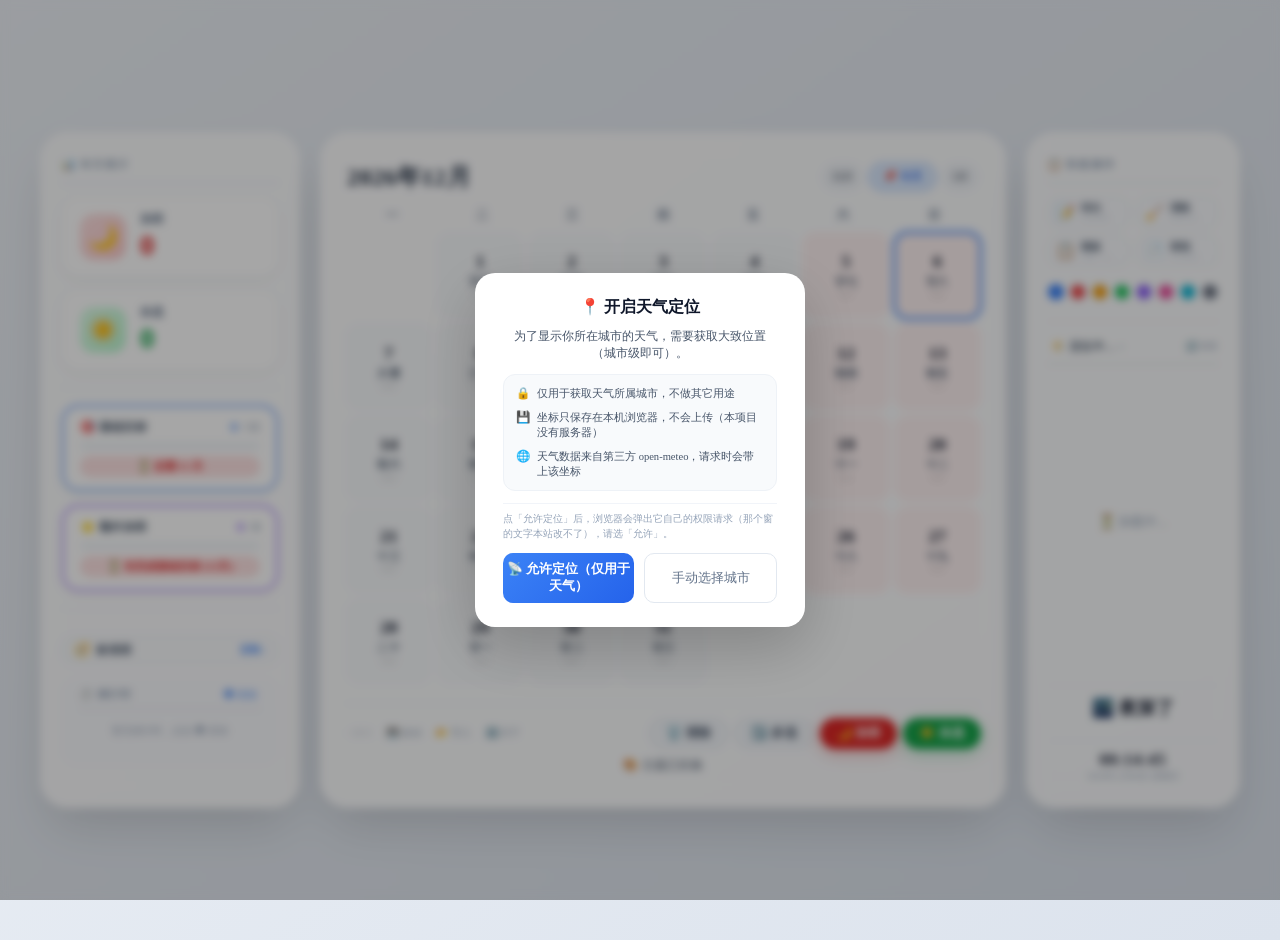
==== index.html @ 3fbb3946 "合规与 SEO：隐私政策页、关于页、MIT 许可、可选使用统计、Issue 模板、robots/sitemap" ====
<!DOCTYPE html>
<html lang="zh-CN">

<head>
    <meta charset="UTF-8">
    <meta name="viewport" content="width=device-width, initial-scale=1.0, user-scalable=yes">

    <!-- ===== 基础 SEO ===== -->
    <title>排班日历 · 加班休息标记与月度目标进度</title>
    <meta name="description"
        content="免费开源的排班日历：点击即可标记加班与休息，追踪每月基础目标与额外加班进度。支持自定义大月/小月目标、农历节气、待办提醒、未来 6 天天气与离线使用。纯本地运行，数据只存本机、不上传服务器。">
    <meta name="keywords" content="排班日历,加班日历,倒班排班,休息记录,月度目标,农历节气,排班表,考勤记录,离线日历">
    <meta name="author" content="Huohuahui">
    <meta name="robots" content="index,follow">
    <link rel="canonical" href="https://huohuahui.github.io/CalendarSchedule/">

    <!-- ===== 社交分享（Open Graph / Twitter） ===== -->
    <meta property="og:type" content="website">
    <meta property="og:site_name" content="排班日历">
    <meta property="og:locale" content="zh_CN">
    <meta property="og:title" content="排班日历 · 加班休息标记与月度目标进度">
    <meta property="og:description"
        content="点击标记加班与休息，追踪每月目标进度。可自定义排班规则、带农历节气与待办提醒，纯本地运行、打开即用、可离线。">
    <meta property="og:url" content="https://huohuahui.github.io/CalendarSchedule/">
    <meta property="og:image" content="https://huohuahui.github.io/CalendarSchedule/icons/icon-512.png">
    <meta property="og:image:width" content="512">
    <meta property="og:image:height" content="512">
    <meta name="twitter:card" content="summary">
    <meta name="twitter:title" content="排班日历 · 加班休息标记与月度目标进度">
    <meta name="twitter:description"
        content="点击标记加班与休息，追踪每月目标进度。可自定义排班规则、带农历节气与待办提醒，纯本地运行、打开即用、可离线。">
    <meta name="twitter:image" content="https://huohuahui.github.io/CalendarSchedule/icons/icon-512.png">

    <link rel="stylesheet" href="css/main.css">
    <link rel="stylesheet" href="css/calendar.css">
    <link rel="stylesheet" href="css/sidebar.css">
    <link rel="stylesheet" href="css/progress.css">
    <link rel="stylesheet" href="css/themes.css">
    <link rel="stylesheet" href="css/todo.css">
    <link rel="stylesheet" href="css/backup.css">
    <!-- 网站图标 -->
    <link rel="icon"
        href="data:image/svg+xml,<svg xmlns='http://www.w3.org/2000/svg' viewBox='0 0 100 100'><text y='.9em' font-size='90'>📅</text></svg>">
    <!-- iOS 添加到主屏的图标（SVG favicon 在 iOS 上不生效） -->
    <link rel="apple-touch-icon" href="icons/apple-touch-icon.png">
    <!-- PWA manifest -->
    <link rel="manifest" href="pwa/manifest.json">
    <meta name="apple-mobile-web-app-capable" content="yes">
    <meta name="apple-mobile-web-app-status-bar-style" content="black-translucent">
    <meta name="theme-color" content="#3b82f6">

    <!-- ===== 结构化数据（帮助搜索引擎理解这是什么应用） ===== -->
    <script type="application/ld+json">
    {
        "@context": "https://schema.org",
        "@type": "WebApplication",
        "name": "排班日历",
        "alternateName": "加班/休息标记日历",
        "url": "https://huohuahui.github.io/CalendarSchedule/",
        "description": "免费开源的排班日历：标记每天的加班与休息，追踪每月基础目标与额外加班进度，支持自定义排班规则、农历节气、待办提醒、天气与离线使用。",
        "applicationCategory": "UtilitiesApplication",
        "operatingSystem": "Web (任何现代浏览器)",
        "inLanguage": "zh-CN",
        "isAccessibleForFree": true,
        "license": "https://opensource.org/licenses/MIT",
        "offers": {
            "@type": "Offer",
            "price": "0",
            "priceCurrency": "CNY"
        },
        "featureList": [
            "加班与休息日历标记",
            "可定制的月度目标与排班方案",
            "农历、节气与传统节日",
            "待办事项与临近提醒",
            "倒计时",
            "未来 6 天天气（自动定位或手动选城市）",
            "数据本地备份与导出",
            "多主题配色",
            "离线可用（PWA）"
        ]
    }
    </script>
</head>

<body>
    <div class="app-container">

        <!-- ===== 左侧面板 ===== -->
        <div class="side-panel" id="leftPanel">
            <div class="panel-title">📊 本月统计</div>

            <div class="stat-card">
                <div class="stat-icon overtime-icon">🌙</div>
                <div class="stat-info">
                    <div class="stat-label">加班</div>
                    <div class="stat-number overtime-num" id="overtimeCount">0</div>
                </div>
            </div>

            <div class="stat-card">
                <div class="stat-icon rest-icon">☀️</div>
                <div class="stat-info">
                    <div class="stat-label">休息</div>
                    <div class="stat-number rest-num" id="restCount">0</div>
                </div>
            </div>

            <hr class="divider">

            <div class="progress-section" id="progressSection">
                <div class="progress-header">
                    <span class="progress-label">🎯 基础目标</span>
                    <span class="progress-count">
                        <span class="done" id="progressDone">0</span>
                        <span class="target">/ <span id="progressTarget">14</span></span>
                    </span>
                </div>
                <div class="progress-bar-track">
                    <div class="progress-bar-fill" id="progressFill" style="width:0%"></div>
                </div>
                <div class="progress-status" id="progressStatus">⏳ 进行中...</div>
            </div>

            <div class="progress-section extra-section" id="extraProgressSection">
                <div class="progress-header">
                    <span class="progress-label">⭐ 额外加班</span>
                    <span class="progress-count">
                        <span class="done" id="extraDone">0</span>
                        <span class="target">/ <span id="extraTarget">8</span></span>
                    </span>
                </div>
                <div class="progress-bar-track">
                    <div class="progress-bar-fill" id="extraFill" style="width:0%"></div>
                </div>
                <div class="progress-status" id="extraStatus">⏳ 进行中...</div>
            </div>

            <hr class="divider">

            <!-- ===== 排班方案入口（目标天数可定制） ===== -->
            <div class="plan-entry-bar" id="planEntry" title="定制排班方案：大月/小月目标与额外上限都能改">
                <span class="plan-entry-icon">🧭</span>
                <span class="plan-entry-name" id="planEntryHint">标准班</span>
                <span class="plan-entry-go">定制 ›</span>
            </div>

            <!-- ===== 倒计时模块 ===== -->
            <div class="countdown-module">
                <div class="countdown-header">
                    <span class="countdown-title">⏱️ 倒计时</span>
                    <span id="addCountdownBtn" class="countdown-add">✚ 添加</span>
                </div>
                <div id="countdownList" class="countdown-list">
                    <div class="countdown-empty">暂无倒计时，点击 ✚ 添加</div>
                </div>
            </div>
        </div>

        <!-- ===== 日历主区域 ===== -->
        <div class="calendar-wrapper" id="app">
            <div class="calendar-header">
                <div class="month-year" id="monthYearDisplay">2026年7月</div>
                <div class="nav-group">
                    <button class="nav-btn arrow-btn" id="prevMonthBtn"></button>
                    <button class="nav-btn today-btn" id="todayBtn">📌 今天</button>
                    <button class="nav-btn arrow-btn" id="nextMonthBtn"></button>
                </div>
            </div>

            <div class="weekdays">
                <div>一</div>
                <div>二</div>
                <div>三</div>
                <div>四</div>
                <div>五</div>
                <div>六</div>
                <div>日</div>
            </div>

            <div class="days-grid" id="daysGrid"></div>

            <!-- ===== 底部操作栏 ===== -->
            <div class="footer-bar">
                <div class="footer-hints">
                    <span id="undoBtn" class="footer-link">↩︎ 撤销</span>
                    <span class="hint-sep">·</span>
                    <span id="backupBtn" class="footer-link" title="备份 / 恢复数据">💾 备份</span>
                    <span class="hint-sep">·</span>
                    <span id="importBtn" class="footer-link">📂 导入</span>
                    <span class="hint-sep">·</span>
                    <a id="aboutLink" class="footer-link" href="pages/about.html">ℹ️ 关于</a>
                </div>
                <div class="action-group">
                    <button class="action-btn clear-btn" id="clearMonthBtn">🗑️ 清除</button>
                    <button class="action-btn multi-btn" id="multiSelectBtn">☑️ 多选</button>
                    <button class="action-btn overtime-btn" id="markOvertimeBtn" draggable="true">🌙 加班</button>
                    <button class="action-btn rest-btn" id="markRestBtn" draggable="true">☀️ 休息</button>
                </div>
            </div>
            <div id="toastMessage" class="toast-message">💾 数据自动保存 · 拖拽按钮到日期可批量标记</div>
        </div>

        <!-- ===== 右侧面板 ===== -->
        <div class="side-panel right" id="rightPanel">
            <div class="panel-title">📋 快速操作</div>

            <!-- 四项快速操作排成 2×2 宫格，图标在左文字在右，尽量压缩高度 -->
            <div class="quick-actions">
                <div class="info-card" id="quickTodo" title="打开待办事项总览">
                    <span class="icon">📝</span>
                    <span class="text-wrap">
                        <span class="name">待办</span>
                        <span class="hint" id="todoBadge">点击查看</span>
                    </span>
                </div>

                <div class="info-card" id="quickClear" title="清空本月的所有标记">
                    <span class="icon">🧹</span>
                    <span class="text-wrap">
                        <span class="name">清除</span>
                        <span class="hint">清空本月</span>
                    </span>
                </div>

                <div class="info-card" id="quickTemplate" title="套用排班模板（上五休二等）">
                    <span class="icon">📋</span>
                    <span class="text-wrap">
                        <span class="name">模板</span>
                        <span class="hint" id="quickTemplateHint">一键套用</span>
                    </span>
                </div>

                <div class="info-card" id="quickCopyPrev" title="把上个月的排班复制到本月">
                    <span class="icon">📄</span>
                    <span class="text-wrap">
                        <span class="name">复制</span>
                        <span class="hint">上月排班</span>
                    </span>
                </div>
            </div>

            <!-- ===== 主题色（超小版，圆点由 themes.js 生成） ===== -->
            <div id="themeDots" class="theme-dots-row"></div>

            <hr class="divider">

            <!-- ===== 天气模块 ===== -->
            <div class="weather-module">
                <div class="weather-header">
                    <span class="weather-loc" id="weatherLocBtn" title="点击切换城市">
                        🌤️ <span id="weatherLocName">定位中…</span><span class="weather-loc-caret">▾</span>
                    </span>
                    <span id="weatherRefresh" class="weather-refresh">🔄 刷新</span>
                </div>
                <div id="weatherDisplay" class="weather-body">
                    <div class="weather-loading">⏳ 加载中...</div>
                </div>
            </div>

            <!-- ===== 问候语 ===== -->
            <div class="greeting-module">
                <div id="greetingDisplay" class="greeting-text">☀️ 上午好</div>
            </div>

            <!-- ===== 当前时间 ===== -->
            <div class="clock-module">
                <div id="clockDisplay" class="clock-text">--:--:--</div>
                <div class="clock-date">
                    <span id="dateDisplay">----年--月--日</span>
                </div>
            </div>
        </div>
    </div>

    <!-- ========== 加载 JavaScript ========== -->
    <!-- 农历算法库（lunar-javascript，约 300KB，本地 + 离线缓存，不阻塞渲染） -->
    <script src="js/lunar.min.js" defer></script>
    <script src="js/utils.js" defer></script>
    <script src="js/analytics.js" defer></script>
    <script src="js/storage.js" defer></script>
    <script src="js/history.js" defer></script>
    <script src="js/progress.js" defer></script>
    <script src="js/calendar.js" defer></script>
    <script src="js/dragDrop.js" defer></script>
    <script src="js/themes.js" defer></script>
    <script src="js/countdown.js" defer></script>
    <script src="js/templates.js" defer></script>
    <script src="js/plan.js" defer></script>
    <script src="js/todo.js" defer></script>
    <script src="js/todo-reminder.js" defer></script>
    <script src="js/weather-location.js" defer></script>
    <script src="js/backup.js" defer></script>
    <script src="js/cloud-config.js" defer></script>
    <script src="js/cloud-backup.js" defer></script>
    <script src="js/main.js" defer></script>

    <!-- 注册 Service Worker -->
    <script>
        if ('serviceWorker' in navigator) {
            navigator.serviceWorker.register('sw.js')
                .then(function (reg) {
                    console.log('✅ Service Worker 注册成功');
                })
                .catch(function (err) {
                    console.log('❌ Service Worker 注册失败:', err);
                });
        }
    </script>
</body>

</html>
---- css/main.css ----
/* ============================================================
   main.css - 全局样式 + 布局
   作用：控制整个页面的基础样式和整体布局
   ============================================================ */

/* ---------- 通配符重置 ---------- */
/* 
    * 选择器匹配所有元素
    margin: 0 和 padding: 0 清除浏览器默认边距
    box-sizing: border-box 让元素的宽高包含边框和内边距（更直观）
    user-select: none 禁止用户选中文字（提升拖拽体验）
*/
* {
    margin: 0;                      /* 清除所有元素的外边距 */
    padding: 0;                     /* 清除所有元素的内边距 */
    box-sizing: border-box;         /* 盒模型：宽高 = content + padding + border */
    user-select: none;              /* 禁止选中文字 */
}

/* ---------- body 样式 ---------- */
/*
    body 是页面主体
    background: 设置渐变背景（从浅灰到灰蓝）
    display: flex 让 body 使用弹性布局
    justify-content: center 水平居中
    align-items: center 垂直居中
    min-height: 100vh 最小高度占满视口
    margin 和 padding 提供外边距和内边距
*/
body {
    /* 
        linear-gradient(角度, 起始颜色, 结束颜色)
        145deg 表示从左上到右下
    */
    background: linear-gradient(145deg, #eef2f7 0%, #dce3ed 100%);
    display: flex;                  /* 弹性布局 */
    justify-content: center;        /* 水平居中 */
    align-items: center;            /* 垂直居中 */
    min-height: 100vh;              /* 最小高度 = 视口高度 */
    margin: 20px;                   /* 外边距 */
    padding: 20px;                  /* 内边距 */
}

/* ---------- 应用容器 ---------- */
/*
    .app-container 是整体容器，包含三个面板
    display: flex 让子元素横向排列
    gap: 20px 子元素间距20px
    max-width: 1200px 最大宽度，防止过宽
    width: 100% 宽度占满父容器
    align-items: stretch 让子元素高度拉伸对齐
*/
.app-container {
    display: flex;                  /* 弹性布局，子元素横向排列 */
    gap: 20px;                      /* 子元素间距20px */
    max-width: 1200px;              /* 最大宽度1200px */
    width: 100%;                    /* 宽度100% */
    align-items: stretch;           /* 子元素高度拉伸对齐 */
}

/* ---------- 响应式布局（屏幕宽度 ≤ 900px） ---------- */
/*
    @media 媒体查询，当屏幕宽度小于等于900px时生效
    将横向布局改为纵向布局，适合平板/手机
*/
@media (max-width: 900px) {
    .app-container {
        flex-direction: column;     /* 改为纵向排列 */
        align-items: center;        /* 水平居中 */
    }
}

/* ---------- 响应式布局（屏幕宽度 ≤ 640px） ---------- */
@media (max-width: 640px) {
    body {
        margin: 10px;               /* 减小外边距 */
        padding: 10px;              /* 减小内边距 */
    }
}

/* ---------- 响应式布局（屏幕宽度 ≤ 420px） ---------- */
@media (max-width: 420px) {
    body {
        margin: 6px;                /* 进一步减小 */
        padding: 6px;
    }
}
---- css/calendar.css ----
/* ============================================================
   calendar.css - 日历网格样式
   作用：控制日历主区域、日期格子、导航按钮的样式
   ============================================================ */

/* ---------- 日历主容器 ---------- */
.calendar-wrapper {
    flex: 1;
    min-width: 0;
    background: rgba(255, 255, 255, 0.88);
    backdrop-filter: blur(12px);
    -webkit-backdrop-filter: blur(12px);
    border-radius: 28px;
    box-shadow: 0 25px 50px -12px rgba(0, 0, 0, 0.15), 
                inset 0 1px 2px rgba(255, 255, 255, 0.8);
    padding: 28px 24px 30px;
    transition: 0.3s;
    border: 1px solid rgba(255, 255, 255, 0.5);
}

/* ---------- 日历头部 ---------- */
.calendar-header {
    display: flex;
    justify-content: space-between;
    align-items: center;
    padding: 0 2px 14px 2px;
    flex-wrap: nowrap;
    gap: 8px;
}

/* ---------- 年月标题 ---------- */
.month-year {
    font-size: 1.5rem;
    font-weight: 700;
    color: #0f172a;
    letter-spacing: 0.5px;
    background: linear-gradient(135deg, #1e293b, #334155);
    -webkit-background-clip: text;
    -webkit-text-fill-color: transparent;
    background-clip: text;
    white-space: nowrap;
    flex-shrink: 0;
}

/* ---------- 导航按钮组 ---------- */
.nav-group {
    display: flex;
    align-items: center;
    gap: 4px;
    flex-shrink: 0;
}

/* ---------- 导航按钮 ---------- */
.nav-btn {
    background: rgba(241, 244, 249, 0.8);
    backdrop-filter: blur(4px);
    border: 1px solid rgba(255, 255, 255, 0.3);
    border-radius: 40px;
    padding: 4px 10px;
    font-size: 0.7rem;
    font-weight: 500;
    color: #1e293b;
    cursor: pointer;
    transition: 0.2s;
    display: flex;
    align-items: center;
    justify-content: center;
    gap: 4px;
    min-width: 28px;
    height: 30px;
    line-height: 1;
    white-space: nowrap;
}

.nav-btn:hover {
    background: #e2e8f0;
    transform: translateY(-1px);
    box-shadow: 0 4px 12px rgba(0, 0, 0, 0.08);
}

.nav-btn:active {
    transform: scale(0.92);
}

/* "今天"按钮特殊样式 */
.nav-btn.today-btn {
    background: var(--primary-bg);
    color: var(--primary-dark);
    border-color: rgba(37, 99, 235, 0.2);
    padding: 4px 14px;
    min-width: 40px;
    font-weight: 600;
    font-size: 0.7rem;
}

.nav-btn.today-btn:hover {
    background: var(--primary-hover);
    transform: translateY(-1px);
    box-shadow: 0 4px 16px rgba(37, 99, 235, 0.2);
}

/* ---------- 星期行 ---------- */
.weekdays {
    display: grid;
    grid-template-columns: repeat(7, 1fr);
    text-align: center;
    font-weight: 600;
    color: #64748b;
    font-size: 0.75rem;
    letter-spacing: 0.5px;
    margin-bottom: 8px;
    padding: 0 2px;
}

/* ---------- 日期网格 ---------- */
.days-grid {
    display: grid;
    grid-template-columns: repeat(7, 1fr);
    gap: 4px;
}

/* ---------- 日期格子 ---------- */
.day-cell {
    aspect-ratio: 1 / 1;
    border-radius: 14px;
    display: flex;
    flex-direction: column;
    align-items: center;
    justify-content: center;
    font-size: 1rem;
    font-weight: 600;
    color: #0f172a;
    transition: 0.15s;
    cursor: pointer;
    border: 2px solid transparent;
    background-color: #f8fafc;
    position: relative;
    padding: 3px 0;
}

.day-cell:active {
    transform: scale(0.92);
}

/* ---------- 今日高亮 ---------- */
.day-cell.today {
    border-color: var(--primary);
    box-shadow: 0 0 0 3px rgba(37, 99, 235, 0.2);
}

/* ---------- 拖拽悬停高亮 ---------- */
.day-cell.drag-over {
    transform: scale(1.06);
    border-color: #6b7280;
    box-shadow: 0 0 0 4px rgba(107, 114, 128, 0.25);
    z-index: 2;
}

/* ---------- 多选模式：日期格子选中态 ---------- */
.day-cell.multi-selected {
    border: 2px dashed var(--primary);
    box-shadow: 0 0 0 3px rgba(59, 130, 246, 0.15);
    transform: scale(1.05);
    z-index: 1;
}

/* 多选模式下的格子点击反馈 */
.day-cell.multi-selected:active {
    transform: scale(0.95);
}

/* ---------- 三种状态样式 ---------- */
.day-cell.status-normal {
    background-color: #f8fafc;
    color: #0f172a;
}

.day-cell.status-overtime {
    background: linear-gradient(145deg, var(--overtime), var(--overtime));
    color: white;
    box-shadow: 0 4px 16px rgba(220, 38, 38, 0.3);
}

.day-cell.status-rest {
    background: linear-gradient(145deg, var(--rest), var(--rest));
    color: white;
    box-shadow: 0 4px 16px rgba(22, 163, 74, 0.3);
}

.day-cell:not(.other-month):hover {
    filter: brightness(0.95);
    transform: scale(1.03);
}

/* ---------- 状态标签 ---------- */
.status-label {
    font-size: 0.45rem;
    font-weight: 700;
    letter-spacing: 0.5px;
    margin-top: 1px;
    opacity: 0.95;
    background: rgba(255,255,255,0.2);
    padding: 0px 8px;
    border-radius: 20px;
}

.day-cell.status-normal .status-label {
    color: #94a3b8;
    background: rgba(0,0,0,0.04);
}

.day-cell.status-overtime .status-label {
    background: rgba(255,255,255,0.2);
    color: #fff5f5;
}

.day-cell.status-rest .status-label {
    background: rgba(255,255,255,0.2);
    color: #f0fdf4;
}

/* ---------- 空单元格 ---------- */
.day-cell.empty-cell {
    background: transparent;
    border: none;
    box-shadow: none;
    cursor: default;
    pointer-events: none;
    visibility: hidden;
}

/* ---------- 公历日期数字 ---------- */
.date-number {
    font-size: 1rem;
    font-weight: 600;
    line-height: 1.2;
}

/* ---------- 农历日期 ---------- */
.lunar-date {
    font-size: 0.45rem;
    font-weight: 400;
    color: rgba(255, 255, 255, 0.7);
    line-height: 1;
    margin-top: 1px;
    letter-spacing: 0.3px;
    white-space: nowrap;
    max-width: 92%;
    overflow: hidden;
    text-overflow: ellipsis;
    flex-shrink: 0;
}

.day-cell.status-normal .lunar-date {
    color: #94a3b8;
}

.day-cell.status-overtime .lunar-date,
.day-cell.status-rest .lunar-date {
    color: rgba(255, 255, 255, 0.8);
}

/* ---------- 传统节日 ---------- */
.festival-date {
    font-size: 0.5rem;
    font-weight: 700;
    line-height: 1.4;
    margin-top: 1px;
    padding: 0 4px;
    border-radius: 10px;
    white-space: nowrap;
    color: var(--overtime);
    background: rgba(220, 38, 38, 0.10);
    /* 防止长节日名把格子撑破：超出宽度自动省略 */
    max-width: 92%;
    overflow: hidden;
    text-overflow: ellipsis;
    flex-shrink: 0;
}

.day-cell.status-overtime .festival-date,
.day-cell.status-rest .festival-date {
    color: var(--overtime-light);
    background: rgba(255, 255, 255, 0.15);
}

/* ---------- 周末高亮 ---------- */
.day-cell.weekend.status-normal {
    background-color: #fef2f2;
}

.day-cell.today.weekend {
    border-color: var(--primary);
    box-shadow: 0 0 0 3px rgba(37, 99, 235, 0.2);
}

/* ---------- 底部操作栏（默认单行显示） ---------- */
.footer-bar {
    margin-top: 18px;
    display: flex;
    justify-content: space-between;
    align-items: center;
    flex-wrap: nowrap;
    gap: 10px;
    border-top: 1.5px solid rgba(226, 232, 240, 0.6);
    padding-top: 14px;
}

/* ---------- 操作按钮组 ---------- */
.action-group {
    display: flex;
    gap: 6px;
    flex-wrap: nowrap;
    flex-shrink: 0;
}

/* ---------- 操作按钮 ---------- */
.action-btn {
    border: none;
    padding: 6px 16px;
    border-radius: 60px;
    font-size: 0.8rem;
    font-weight: 600;
    cursor: grab;
    transition: 0.2s;
    display: inline-flex;
    align-items: center;
    gap: 5px;
    touch-action: none;
}

.action-btn:active {
    transform: scale(0.95);
    cursor: grabbing;
}

.action-btn.overtime-btn {
    background: linear-gradient(135deg, var(--overtime), var(--overtime));
    color: white;
    box-shadow: 0 4px 16px rgba(220, 38, 38, 0.3);
}
.action-btn.overtime-btn:hover {
    transform: translateY(-2px);
    box-shadow: 0 8px 24px rgba(220, 38, 38, 0.4);
}

.action-btn.rest-btn {
    background: linear-gradient(135deg, var(--rest), var(--rest));
    color: white;
    box-shadow: 0 4px 16px rgba(22, 163, 74, 0.3);
}
.action-btn.rest-btn:hover {
    transform: translateY(-2px);
    box-shadow: 0 8px 24px rgba(22, 163, 74, 0.4);
}

.action-btn.clear-btn {
    background: rgba(241, 244, 249, 0.7);
    border: 1.5px solid rgba(203, 213, 225, 0.5);
    color: #475569;
    cursor: pointer;
}
.action-btn.clear-btn:hover {
    background: #f1f4f9;
    border-color: #94a3b8;
}

/* ---------- 多选切换按钮 ---------- */
.action-btn.multi-btn {
    background: rgba(241, 244, 249, 0.7);
    border: 1.5px solid rgba(203, 213, 225, 0.5);
    color: #475569;
    cursor: pointer;
}
.action-btn.multi-btn:hover {
    background: #f1f4f9;
    border-color: #94a3b8;
}
/* 激活态：跟随主题色 */
.action-btn.multi-btn.active {
    background: var(--primary-bg);
    border-color: var(--primary);
    color: var(--primary-dark);
    box-shadow: 0 2px 10px rgba(59, 130, 246, 0.25);
}

/* ---------- 拖拽克隆元素 ---------- */
.drag-clone {
    position: fixed;
    pointer-events: none;
    z-index: 9999;
    border-radius: 60px;
    padding: 8px 24px;
    font-size: 0.95rem;
    font-weight: 700;
    color: white;
    box-shadow: 0 16px 40px rgba(0,0,0,0.25);
    transform: translate(-50%, -50%) scale(1.1);
    opacity: 0.92;
    transition: none;
    white-space: nowrap;
}
.drag-clone.overtime {
    background: linear-gradient(135deg, var(--overtime), var(--overtime));
}
.drag-clone.rest {
    background: linear-gradient(135deg, var(--rest), var(--rest));
}

/* ---------- 提示消息 ---------- */
.toast-message {
    text-align: center;
    font-size: 0.75rem;
    color: #475569;
    margin-top: 8px;
    min-height: 20px;
    font-weight: 500;
    letter-spacing: 0.3px;
}

/* ---------- 响应式 ---------- */
@media (max-width: 480px) {
    .calendar-header {
        gap: 6px;
        padding: 0 2px 12px 2px;
    }
    
    .month-year {
        font-size: 1.2rem;
    }
    
    .nav-btn {
        padding: 4px 8px;
        font-size: 0.65rem;
        height: 28px;
        min-width: 24px;
    }
    
    .nav-btn.today-btn {
        padding: 4px 10px;
        min-width: 36px;
        font-size: 0.65rem;
    }
    
    .calendar-wrapper {
        padding: 14px 10px 18px;
        border-radius: 18px;
    }
    
    .day-cell {
        font-size: 0.8rem;
        border-radius: 8px;
    }
    
    .date-number {
        font-size: 0.8rem;
    }
    .lunar-date {
        font-size: 0.35rem;
    }
    .festival-date {
        font-size: 0.4rem;
        padding: 0 3px;
    }
    
    .status-label {
        font-size: 0.3rem;
        padding: 0 3px;
    }
    
    .action-btn {
        padding: 4px 8px;
        font-size: 0.65rem;
    }

    /* 窄屏放不下一行时允许换行，避免溢出 */
    .footer-bar {
        flex-wrap: wrap;
        gap: 6px;
    }
    .footer-hints {
        flex-wrap: wrap;
        overflow: visible;
    }
}

/* ---------- 底部提示区 ---------- */
.footer-hints {
    display: flex;
    gap: 6px;
    align-items: center;
    font-size: 0.7rem;
    color: #94a3b8;
    flex-wrap: nowrap;
    white-space: nowrap;
    overflow: hidden;
    min-width: 0;
}
.footer-hints .hint-sep {
    opacity: 0.3;
}
.footer-hints .footer-link {
    font-size: 0.6rem;
    color: #94a3b8;
    cursor: pointer;
    transition: 0.2s;
}
.footer-hints .footer-link:hover {
    color: var(--primary);
}
/* 无历史可撤销时的置灰态 */
.footer-hints .footer-link.disabled {
    opacity: 0.35;
    cursor: default;
}
.footer-hints .footer-link.disabled:hover {
    color: #94a3b8;
}
/* 「关于」是链接元素，去掉下划线与浏览器默认链接色 */
.footer-hints a.footer-link {
    text-decoration: none;
}

/* ---------- 排班模板弹窗 ---------- */
.template-item {
    display: flex;
    align-items: center;
    gap: 10px;
    width: 100%;
    padding: 10px 12px;
    border: 2px solid #e2e8f0;
    border-radius: 12px;
    background: transparent;
    cursor: pointer;
    text-align: left;
    transition: 0.2s;
}
.template-item:hover {
    border-color: #3b82f6;
    background: #dbeafe;
}
.template-icon {
    font-size: 1.2rem;
    flex-shrink: 0;
}
.template-text {
    display: flex;
    flex-direction: column;
    gap: 2px;
    min-width: 0;
}
.template-name {
    font-size: 0.8rem;
    font-weight: 600;
    color: #0f172a;
}
.template-desc {
    font-size: 0.6rem;
    color: #94a3b8;
}
/* 当前排班方案配套的模板：置顶高亮 */
.template-item.recommended {
    border-color: var(--primary, #3b82f6);
    background: var(--primary-bg, #eff6ff);
}
.template-badge {
    display: inline-block;
    margin-left: 6px;
    padding: 1px 6px;
    border-radius: 20px;
    font-size: 0.52rem;
    font-weight: 700;
    color: #fff;
    background: var(--primary, #3b82f6);
    vertical-align: middle;
}

/* ---------- 倒计时模块 ---------- */
.countdown-module {
    background: rgba(248, 250, 252, 0.7);
    border-radius: 16px;
    padding: 10px 18px;
    border: none;
    min-height: 80px;
    display: flex;
    flex-direction: column;
}
.countdown-header {
    display: flex;
    justify-content: space-between;
    align-items: center;
    margin-bottom: 6px;
    padding-bottom: 6px;
    border-bottom: 2px solid rgba(226, 232, 240, 0.6);
}
.countdown-title {
    font-size: 0.7rem;
    font-weight: 700;
    color: #94a3b8;
    letter-spacing: 0.5px;
    text-transform: uppercase;
}
.countdown-add {
    font-size: 0.65rem;
    color: #3b82f6;
    cursor: pointer;
    transition: 0.2s;
    padding: 0 4px;
    font-weight: 500;
}
.countdown-add:hover {
    color: #2563eb;
}
.countdown-list {
    flex: 1;
    min-height: 40px;
}
.countdown-empty {
    font-size: 0.65rem;
    color: #94a3b8;
    text-align: center;
    padding: 8px 0;
}

/* 倒计时卡片（动态内容如边框色/阴影由 JS 内联补充） */
.countdown-card {
    background: white;
    border-radius: 10px;
    padding: 12px 18px;
    margin-bottom: 6px;
    border: 2px solid #e9edf3;
    box-shadow: 0 1px 3px rgba(0, 0, 0, 0.04);
    display: flex;
    align-items: center;
    justify-content: space-between;
    transition: 0.2s;
    cursor: pointer;
    box-sizing: border-box;
    width: 100%;
}
.countdown-card:hover {
    box-shadow: 0 4px 16px rgba(0, 0, 0, 0.08);
    transform: translateY(-2px);
}
/* 置顶卡片：金色边框 */
.countdown-card.pinned {
    border-color: #f59e0b;
    box-shadow: 0 2px 12px rgba(245, 158, 11, 0.15);
}

/* ---------- 弹窗通用 ---------- */
.modal-overlay {
    position: fixed;
    top: 0;
    left: 0;
    width: 100%;
    height: 100%;
    background: rgba(0, 0, 0, 0.35);
    backdrop-filter: blur(4px);
    display: flex;
    align-items: center;
    justify-content: center;
    z-index: 9999;
}
.modal-box {
    background: white;
    border-radius: 20px;
    padding: 24px 28px;
    max-width: 340px;
    width: 90%;
    box-shadow: 0 20px 60px rgba(0, 0, 0, 0.2);
}
.modal-title {
    font-size: 1rem;
    font-weight: 700;
    color: #0f172a;
    margin-bottom: 14px;
    text-align: center;
}
.modal-label {
    font-size: 0.7rem;
    font-weight: 600;
    color: #475569;
    margin-bottom: 4px;
}
.modal-input {
    width: 100%;
    padding: 8px 12px;
    border: 1.5px solid #e2e8f0;
    border-radius: 10px;
    font-size: 0.85rem;
    outline: none;
    transition: 0.2s;
    box-sizing: border-box;
    margin-bottom: 14px;
}
.modal-input:focus {
    border-color: #3b82f6;
}
.modal-btn-group {
    display: flex;
    gap: 10px;
}
.modal-btn {
    flex: 1;
    padding: 8px 0;
    border-radius: 10px;
    font-size: 0.8rem;
    font-weight: 500;
    cursor: pointer;
    transition: 0.2s;
}
.modal-btn-cancel {
    border: 1.5px solid #e2e8f0;
    background: transparent;
    color: #64748b;
}
.modal-btn-cancel:hover {
    background: #f1f4f9;
}
.modal-btn-primary {
    border: none;
    background: linear-gradient(135deg, #3b82f6, #2563eb);
    font-weight: 600;
    color: white;
}
.modal-btn-primary:hover {
    opacity: 0.9;
}

/* 弹窗里的选择按钮（类型 / 子类型 / 置顶） */
.chip-btn {
    padding: 6px 0;
    border: 2px solid #e2e8f0;
    border-radius: 8px;
    background: transparent;
    font-size: 0.75rem;
    font-weight: 600;
    color: #64748b;
    cursor: pointer;
    transition: 0.2s;
}
.chip-btn.sub-chip {
    padding: 4px 12px;
    font-weight: 500;
    font-size: 0.7rem;
    flex: none;
}
.chip-btn:hover {
    border-color: #cbd5e1;
}
.chip-btn.chip-selected {
    border-color: #3b82f6;
    background: #dbeafe;
    color: #2563eb;
}

/* 操作菜单（长按/点击卡片弹出的 编辑/删除） */
.action-menu-item {
    padding: 12px 20px;
    font-size: 0.85rem;
    color: #1e293b;
    cursor: pointer;
    transition: 0.15s;
}
.action-menu-item:hover {
    background: #f1f4f9;
}
.action-menu-item.danger {
    color: #dc2626;
    border-radius: 0 0 16px 16px;
}
.action-menu-item.danger:hover {
    background: #fef2f2;
}

/* ---------- 主题色圆点行 ---------- */
.theme-dots-row {
    display: flex;
    gap: 4px;
    justify-content: center;
    padding: 4px 0;
}
.theme-dot {
    display: inline-block;
    width: 18px;
    height: 18px;
    border-radius: 50%;
    cursor: pointer;
    border: 2px solid #e2e8f0;
    transition: 0.2s;
}
.theme-dot:hover {
    transform: scale(1.15);
}
---- css/sidebar.css ----
/* ============================================================
   sidebar.css - 左右侧边栏样式
   作用：控制左右面板、统计卡片、信息卡片的样式
   ============================================================ */

/* ---------- 侧边栏通用 ---------- */
/*
    .side-panel 是左右面板的容器
    flex: 0 0 260px 固定宽度260px（不伸缩）
    毛玻璃效果：半透明 + 模糊
*/
.side-panel {
    flex: 0 0 260px;                /* 固定宽度260px，不伸缩 */
    background: rgba(255, 255, 255, 0.85);
    backdrop-filter: blur(12px);
    -webkit-backdrop-filter: blur(12px);
    border-radius: 28px;
    box-shadow: 0 25px 50px -12px rgba(0, 0, 0, 0.15), 
                inset 0 1px 2px rgba(255, 255, 255, 0.8);
    padding: 24px 20px;             /* 内边距 */
    display: flex;
    flex-direction: column;         /* 纵向排列子元素 */
    gap: 12px;                      /* 子元素间距12px */
    transition: 0.3s;
    border: 1px solid rgba(255, 255, 255, 0.5);
}

/* 右侧面板宽度稍窄 */
.side-panel.right {
    flex: 0 0 180px;                /* 固定宽度180px */
}

/* ---------- 面板标题 ---------- */
/*
    text-transform: uppercase 转为大写
    letter-spacing: 1.2px 增加字间距
*/
.side-panel .panel-title {
    font-size: 0.7rem;
    font-weight: 700;
    text-transform: uppercase;      /* 转为大写 */
    letter-spacing: 1.2px;          /* 字间距 */
    color: #94a3b8;
    border-bottom: 2px solid rgba(226, 232, 240, 0.6);
    padding-bottom: 10px;
}

/* ---------- 统计卡片 ---------- */
/*
    display: flex 水平排列图标和数字
    align-items: center 垂直居中
*/
.stat-card {
    background: white;
    border-radius: 18px;
    padding: 14px 18px;
    display: flex;
    align-items: center;
    gap: 14px;
    box-shadow: 0 4px 12px rgba(0, 0, 0, 0.04);
    border: 1px solid rgba(226, 232, 240, 0.5);
    transition: 0.2s;
}

/* 统计卡片悬停：上浮 + 阴影加深 */
.stat-card:hover {
    transform: translateY(-2px);    /* 向上移动2px */
    box-shadow: 0 8px 24px rgba(0, 0, 0, 0.08);
}

/* ---------- 统计图标 ---------- */
.stat-card .stat-icon {
    width: 46px;
    height: 46px;
    border-radius: 14px;
    display: flex;
    align-items: center;
    justify-content: center;
    font-size: 1.5rem;
    flex-shrink: 0;                 /* 不缩小 */
}

/* 加班图标：红色渐变背景 */
.stat-card .stat-icon.overtime-icon {
    background: linear-gradient(135deg, #fee2e2, #fecaca);
    color: #dc2626;
}

/* 休息图标：绿色渐变背景 */
.stat-card .stat-icon.rest-icon {
    background: linear-gradient(135deg, #dcfce7, #bbf7d0);
    color: #16a34a;
}

/* ---------- 统计信息 ---------- */
.stat-card .stat-info {
    flex: 1;                        /* 占据剩余空间 */
}
.stat-card .stat-label {
    font-size: 0.75rem;
    font-weight: 600;
    color: #64748b;
    letter-spacing: 0.3px;
}
.stat-card .stat-number {
    font-size: 1.8rem;
    font-weight: 700;
    color: #0f172a;
    line-height: 1.2;               /* 行高 */
}
.stat-card .stat-number.overtime-num {
    color: #dc2626;                 /* 红色数字 */
}
.stat-card .stat-number.rest-num {
    color: #16a34a;                 /* 绿色数字 */
}

/* ---------- 信息卡片 ---------- */
/*
    虚线边框的卡片，用于显示备注、待办等
*/
.info-card {
    background: rgba(248, 250, 252, 0.7);
    border-radius: 16px;
    padding: 12px 14px;
    border: 1.5px dashed rgba(203, 213, 225, 0.5); /* 虚线边框 */
    text-align: center;
    color: #94a3b8;
    font-size: 0.75rem;
    transition: 0.2s;
    min-height: 50px;
    display: flex;
    flex-direction: column;
    align-items: center;
    justify-content: center;
    gap: 3px;
}

/* 信息卡片悬停：边框变实色 */
.info-card:hover {
    border-color: #94a3b8;
    background: rgba(248, 250, 252, 0.9);
}
.info-card .icon {
    font-size: 1.2rem;
}
.info-card .hint {
    font-size: 0.55rem;
    color: #cbd5e1;
}

/* 右侧面板的信息卡片最小高度 */
.side-panel.right .info-card {
    min-height: 60px;
}

/* ---------- 快速操作：2×2 紧凑宫格 ---------- */
/*
    把「今天 / 清除 / 模板 / 复制」四项排成两行两列，
    总高度控制在原来两项竖排时的高度以内（约 132px）
*/
.quick-actions {
    display: grid;
    grid-template-columns: repeat(2, minmax(0, 1fr));
    gap: 6px;
}

/* 卡片内部改为「图标在左 + 两行文字在右」的横排，比竖排矮很多 */
/* 注意：要盖掉 .side-panel.right .info-card 的 min-height:60px，
   这里用更高特异性（.side-panel.right .quick-actions .info-card） */
.side-panel.right .quick-actions .info-card,
.quick-actions .info-card {
    min-height: 0;
    padding: 5px 8px;
    gap: 6px;
    cursor: pointer;
    border-radius: 12px;
    border-style: dashed;
    border-color: rgba(203, 213, 225, 0.6);
    flex-direction: row;      /* 横向排列 */
    align-items: center;
    justify-content: flex-start;
    text-align: left;
    overflow: hidden;
}

/* 右侧文字块：名称 + 说明竖排 */
.quick-actions .info-card .text-wrap {
    display: flex;
    flex-direction: column;
    gap: 0;
    min-width: 0;
    flex: 1;
}

.quick-actions .info-card .icon {
    font-size: 0.95rem;
    line-height: 1;
    flex-shrink: 0;
    transition: 0.2s;
}

.quick-actions .info-card .name {
    font-size: 0.64rem;
    font-weight: 600;
    color: #475569;
    line-height: 1.2;
    letter-spacing: 0.3px;
    white-space: nowrap;
    overflow: hidden;
    text-overflow: ellipsis;
    transition: 0.2s;
}

.quick-actions .info-card .hint {
    font-size: 0.46rem;
    line-height: 1.15;
    white-space: nowrap;
    overflow: hidden;
    text-overflow: ellipsis;
    max-width: 100%;
}

/* 悬停：虚线转实线，并跟随当前主题色 */
.quick-actions .info-card:hover {
    border-style: solid;
    border-color: var(--primary);
    background: var(--primary-bg);
    transform: translateY(-1px);
    box-shadow: 0 4px 12px rgba(59, 130, 246, 0.12);
}
.quick-actions .info-card:hover .icon {
    transform: scale(1.12);
}
.quick-actions .info-card:hover .name {
    color: var(--primary-dark);
}

.quick-actions .info-card:active {
    transform: scale(0.96);
}

/* ---------- 分割线 ---------- */
hr.divider {
    border: none;
    border-top: 1.5px dashed rgba(203, 213, 225, 0.5);
    margin: 4px 0;
}

/* ---------- 天气模块 ---------- */
.weather-module {
    flex: 1;
    min-height: 0;
    display: flex;
    flex-direction: column;
}
.weather-header {
    font-size: 0.7rem;
    font-weight: 700;
    color: #475569;
    letter-spacing: 0.5px;
    padding-bottom: 8px;
    border-bottom: 2px solid #e9edf3;
    display: flex;
    justify-content: space-between;
    align-items: center;
}
.weather-refresh {
    font-size: 0.55rem;
    color: #94a3b8;
    cursor: pointer;
    font-weight: 400;
}
.weather-refresh:hover {
    color: #64748b;
}
.weather-body {
    flex: 1;
    padding-top: 10px;
    display: flex;
    flex-direction: column;
    gap: 6px;
    justify-content: center;
}
.weather-loading {
    font-size: 0.8rem;
    color: #94a3b8;
    text-align: center;
    padding: 12px 0;
}

/* ---------- 天气地点（可点击切换城市） ---------- */
.weather-loc {
    display: inline-flex;
    align-items: center;
    gap: 3px;
    max-width: 128px;
    padding: 1px 5px;
    border-radius: 6px;
    cursor: pointer;
    transition: 0.2s;
}
.weather-loc:hover {
    background: #eef2f7;
    color: var(--primary-dark);
}
.weather-loc-caret {
    font-size: 0.6rem;
    color: #94a3b8;
}
.weather-loc:hover .weather-loc-caret {
    color: var(--primary);
}

/* ---------- 城市选择弹窗 ---------- */
.city-box {
    max-width: 380px;
    width: 92%;
    max-height: 84vh;
    display: flex;
    flex-direction: column;
}
.city-geo-btn {
    width: 100%;
    border: none;
    border-radius: 10px;
    padding: 9px 0;
    font-size: 0.75rem;
    font-weight: 600;
    color: #fff;
    background: linear-gradient(135deg, var(--primary), var(--primary-dark));
    cursor: pointer;
    font-family: inherit;
    transition: 0.2s;
    margin-bottom: 8px;
}
.city-geo-btn:hover:not(:disabled) {
    opacity: 0.9;
}
.city-geo-btn:disabled {
    opacity: 0.5;
    cursor: default;
}
.city-cur {
    font-size: 0.65rem;
    color: #64748b;
    text-align: center;
    margin-bottom: 10px;
}
.city-results {
    display: flex;
    flex-direction: column;
    gap: 6px;
    max-height: 168px;
    overflow-y: auto;
    margin-bottom: 10px;
}
.city-row {
    display: flex;
    align-items: center;
    gap: 8px;
    padding: 8px 10px;
    border: 1.5px solid #eef2f7;
    border-radius: 10px;
    background: #fbfdff;
    cursor: pointer;
    transition: 0.2s;
}
.city-row:hover {
    border-color: #dbe3ee;
    background: #f4f8ff;
}
.city-row-name {
    font-size: 0.78rem;
    font-weight: 600;
    color: #0f172a;
}
.city-row-region {
    font-size: 0.6rem;
    color: #94a3b8;
    margin-top: 2px;
}
.city-sub {
    font-size: 0.62rem;
    font-weight: 700;
    color: #94a3b8;
    letter-spacing: 0.5px;
    margin-bottom: 6px;
}
.city-common {
    display: flex;
    flex-wrap: wrap;
    gap: 6px;
    margin-bottom: 10px;
    max-height: 132px;
    overflow-y: auto;
}
.city-chip {
    border: none;
    border-radius: 20px;
    padding: 5px 11px;
    font-size: 0.68rem;
    color: #475569;
    background: #f1f5f9;
    cursor: pointer;
    font-family: inherit;
    transition: 0.2s;
}
.city-chip:hover {
    background: var(--primary-bg);
    color: var(--primary-dark);
}
.city-chip.active {
    background: var(--primary);
    color: #fff;
}
.city-msg {
    font-size: 0.7rem;
    color: #94a3b8;
    text-align: center;
    padding: 10px 0;
}
.city-tip {
    font-size: 0.58rem;
    color: #94a3b8;
    line-height: 1.5;
    border-top: 1px solid #f1f4f9;
    padding-top: 8px;
}

/* ---------- 首次定位说明卡 ---------- */
.geo-intro-box {
    max-width: 330px;
}
.geo-intro-desc {
    font-size: 0.72rem;
    color: #475569;
    line-height: 1.5;
    text-align: center;
    margin: -4px 0 12px;
}
.geo-intro-list {
    display: flex;
    flex-direction: column;
    gap: 8px;
    background: #f8fafc;
    border: 1px solid #eef2f7;
    border-radius: 12px;
    padding: 11px 12px;
    margin-bottom: 12px;
}
.geo-intro-item {
    display: flex;
    align-items: flex-start;
    gap: 7px;
    font-size: 0.66rem;
    color: #475569;
    line-height: 1.45;
}
.geo-intro-icon {
    flex: none;
    font-size: 0.72rem;
    line-height: 1.35;
}
.geo-intro-text {
    flex: 1;
    min-width: 0;
}
.geo-intro-note {
    font-size: 0.6rem;
    color: #94a3b8;
    line-height: 1.5;
    border-top: 1px solid #f1f4f9;
    padding-top: 8px;
    margin-bottom: 12px;
}
.geo-intro-actions .modal-btn-primary {
    background: linear-gradient(135deg, var(--primary), var(--primary-dark));
}
.geo-intro-actions .modal-btn:disabled {
    opacity: 0.5;
    cursor: default;
}

/* ---------- 问候语 ---------- */
.greeting-module {
    border-top: 1px solid #f1f4f9;
    padding-top: 10px;
    margin-top: 4px;
}
.greeting-text {
    font-size: 1.1rem;
    font-weight: 700;
    color: #0f172a;
    text-align: center;
    margin-bottom: 4px;
    letter-spacing: 0.5px;
}

/* ---------- 当前时间 ---------- */
.clock-module {
    border-top: 1px solid #f1f4f9;
    padding-top: 10px;
    margin-top: 4px;
}
.clock-text {
    font-size: 1rem;
    font-weight: 600;
    color: #0f172a;
    text-align: center;
    letter-spacing: 1px;
}
.clock-date {
    font-size: 0.55rem;
    color: #94a3b8;
    text-align: center;
    margin-top: 2px;
}

/* ---------- 响应式 ---------- */
/* 中等屏幕：减小侧边栏宽度 */
@media (max-width: 1024px) {
    .side-panel {
        flex: 0 0 220px;            /* 宽度减小到220px */
    }
    .side-panel.right {
        flex: 0 0 160px;
    }
}

/* 小屏幕：侧边栏变为横向排列（与日历同一行） */
@media (max-width: 900px) {
    .side-panel {
        flex: 1 1 auto;             /* 自动伸缩 */
        width: 100%;
        flex-direction: row;        /* 横向排列子元素 */
        flex-wrap: wrap;            /* 允许换行 */
        padding: 14px 16px;
        gap: 8px;
    }
    .side-panel .panel-title {
        width: 100%;                /* 标题占满整行 */
    }
    .side-panel .stat-card {
        flex: 1;                    /* 统计卡片平均分配宽度 */
        padding: 10px 14px;
    }
    .side-panel .info-card {
        flex: 1;
        min-width: 70px;
        min-height: 40px;
        padding: 8px 10px;
    }
    /* 小屏时宫格占满整行，仍保持两列 */
    .quick-actions {
        width: 100%;
        grid-template-columns: repeat(2, minmax(0, 1fr));
    }
    .side-panel.right {
        flex: 1 1 auto;
        width: 100%;
    }
    .side-panel.right .info-card {
        min-height: 40px;
    }
    .side-panel .divider {
        display: none;              /* 小屏幕隐藏分割线 */
    }
}

/* 更小屏幕：统计卡片改为纵向排列 */
@media (max-width: 640px) {
    .side-panel .stat-card {
        flex-direction: column;     /* 纵向排列 */
        padding: 8px 12px;
        align-items: center;
        text-align: center;
    }
    .stat-card .stat-number {
        font-size: 1.3rem;
    }
    .stat-card .stat-icon {
        width: 34px;
        height: 34px;
        font-size: 1rem;
        border-radius: 10px;
    }
    .side-panel {
        padding: 10px 12px;
        border-radius: 18px;
    }
}
---- css/progress.css ----
/* ============================================================
   progress.css - 进度条样式
   作用：控制基础加班和额外加班进度条的样式
   ============================================================ */

/* ---------- 进度条容器 ---------- */
.progress-section {
    background: white;
    border-radius: 18px;
    padding: 14px 18px;
    position: relative;
    border: 1.5px solid transparent;
    background-clip: padding-box;
    box-shadow:
        0 4px 12px rgba(0, 0, 0, 0.04),
        inset 0 0 0 1.5px #3b82f6;
    transition: 0.3s;
}

/* 基础进度条悬停效果 */
.progress-section:hover {
    transform: translateY(-2px);
    box-shadow: 
        0 8px 24px rgba(59, 130, 246, 0.15),
        inset 0 0 0 1.5px #3b82f6;
}

/* ---------- 额外加班进度条 ---------- */
.progress-section.extra-section {
    background: white;
    box-shadow: 
        0 4px 12px rgba(0, 0, 0, 0.04),
        inset 0 0 0 1.5px #8b5cf6;
}

.progress-section.extra-section:hover {
    transform: translateY(-2px);
    box-shadow: 
        0 8px 24px rgba(139, 92, 246, 0.15),
        inset 0 0 0 1.5px #8b5cf6;
}

/* ---------- 进度条头部 ---------- */
.progress-header {
    display: flex;
    justify-content: space-between;
    align-items: center;
    margin-bottom: 6px;
    position: relative;
    z-index: 1;
}
.progress-header .progress-label {
    font-size: 0.78rem;
    font-weight: 600;
    color: #475569;
}
.progress-header .progress-count {
    font-size: 0.8rem;
    font-weight: 700;
    color: #0f172a;
}
.progress-header .progress-count .done {
    color: #3b82f6;
}
.progress-header .progress-count .target {
    color: #94a3b8;
}

/* 额外加班进度条：已完成数字改为紫色 */
.progress-section.extra-section .progress-header .progress-count .done {
    color: #8b5cf6;
}

/* ---------- 进度条轨道 ---------- */
.progress-bar-track {
    width: 100%;
    height: 8px;
    background: #f1f5f9;
    border-radius: 20px;
    overflow: hidden;
    position: relative;
    z-index: 1;
}

/* ---------- 进度条填充 ---------- */
.progress-bar-fill {
    height: 100%;
    border-radius: 20px;
    transition: width 0.6s ease;
    background: linear-gradient(90deg, #3b82f6, #60a5fa);
    position: relative;
}

/* 填充条发光效果 */
.progress-bar-fill::after {
    content: '';
    position: absolute;
    top: 0;
    left: 0;
    right: 0;
    bottom: 0;
    border-radius: 20px;
    background: linear-gradient(90deg, transparent, rgba(255,255,255,0.2), transparent);
}

/* 达标后的填充：绿色渐变 */
.progress-bar-fill.achieved {
    background: linear-gradient(90deg, #22c55e, #4ade80);
}

/* 额外加班进度条：紫色渐变 */
.progress-section.extra-section .progress-bar-fill {
    background: linear-gradient(90deg, #8b5cf6, #a78bfa);
}

.progress-section.extra-section .progress-bar-fill.achieved {
    background: linear-gradient(90deg, #8b5cf6, #a78bfa);
}

/* ---------- 进度状态文字 ---------- */
.progress-status {
    text-align: center;
    font-size: 0.7rem;
    font-weight: 600;
    margin-top: 6px;
    padding: 3px 12px;
    border-radius: 20px;
    display: inline-block;
    width: 100%;
    position: relative;
    z-index: 1;
}

/* 未达标状态：红色背景 */
.progress-status.unachieved {
    color: #dc2626;
    background: #fee2e2;
}

/* 达标状态：绿色背景 */
.progress-status.achieved {
    color: #16a34a;
    background: #dcfce7;
}

/* 刚好达标状态：蓝色背景 */
.progress-status.exact {
    color: #3b82f6;
    background: #dbeafe;
}

/* 额外加班进行中：紫色背景 */
.progress-status.extra {
    color: #7c3aed;
    background: #ede9fe;
}

/* 额外进度条的状态文字（达标时用紫色） */
.progress-section.extra-section .progress-status.achieved {
    color: #7c3aed;
    background: #ede9fe;
}

/* ---------- 响应式 ---------- */
@media (max-width: 900px) {
    .progress-section {
        flex: 1;
        min-width: 140px;
    }
}
@media (max-width: 640px) {
    .progress-section {
        padding: 10px 12px;
    }
}

/* ============================================================
   排班方案（可定制的目标规则，见 js/plan.js）
   ============================================================ */

/* ---------- 左栏入口条 ---------- */
.plan-entry-bar {
    display: flex;
    align-items: center;
    gap: 6px;
    margin-top: 10px;
    padding: 6px 12px;
    border-radius: 12px;
    background: rgba(248, 250, 252, 0.85);
    border: 1px dashed #dbe3ee;
    cursor: pointer;
    transition: 0.2s;
}
.plan-entry-bar:hover {
    background: var(--primary-bg, #eff6ff);
    border-color: var(--primary, #3b82f6);
}
.plan-entry-icon {
    font-size: 0.8rem;
}
.plan-entry-name {
    flex: 1;
    min-width: 0;
    font-size: 0.72rem;
    font-weight: 700;
    color: #475569;
    overflow: hidden;
    text-overflow: ellipsis;
    white-space: nowrap;
}
.plan-entry-go {
    font-size: 0.62rem;
    font-weight: 600;
    color: var(--primary, #3b82f6);
}

/* ---------- 方案弹窗 ---------- */
.plan-box {
    max-width: 400px;
    width: 92%;
    max-height: 86vh;
    display: flex;
    flex-direction: column;
}
.plan-now {
    font-size: 0.66rem;
    color: #475569;
    line-height: 1.5;
    background: #f4f8ff;
    border: 1px solid #e3edfb;
    border-radius: 10px;
    padding: 7px 10px;
    margin-bottom: 12px;
}
.plan-field {
    margin-bottom: 12px;
}
.plan-field-label {
    font-size: 0.62rem;
    font-weight: 700;
    color: #94a3b8;
    letter-spacing: 0.5px;
    margin-bottom: 6px;
}
.plan-scope-row {
    display: flex;
    gap: 6px;
    margin-bottom: 6px;
}
.plan-scope-btn {
    flex: 1;
    padding: 6px 0;
    border: 1.5px solid #e2e8f0;
    border-radius: 9px;
    background: transparent;
    font-size: 0.68rem;
    color: #64748b;
    font-family: inherit;
    cursor: pointer;
    transition: 0.2s;
}
.plan-scope-btn:hover {
    background: #f1f4f9;
}
.plan-scope-btn.active {
    border-color: var(--primary, #3b82f6);
    background: linear-gradient(135deg, var(--primary, #3b82f6), var(--primary-dark, #2563eb));
    color: #fff;
    font-weight: 600;
}
.plan-select {
    width: 100%;
}
.plan-sub {
    font-size: 0.62rem;
    font-weight: 700;
    color: #94a3b8;
    letter-spacing: 0.5px;
    margin: 10px 0 6px;
}
.plan-list {
    display: flex;
    flex-direction: column;
    gap: 6px;
    max-height: 168px;
    overflow-y: auto;
    padding-right: 2px;
}
.plan-item {
    display: flex;
    align-items: center;
    gap: 8px;
    padding: 7px 10px;
    border: 1.5px solid #eef2f7;
    border-radius: 10px;
    background: #fbfdff;
}
.plan-item.active {
    border-color: var(--primary, #3b82f6);
    background: var(--primary-bg, #eff6ff);
}
.plan-item-info {
    flex: 1;
    min-width: 0;
}
.plan-item-name {
    font-size: 0.74rem;
    font-weight: 600;
    color: #0f172a;
}
.plan-item-desc {
    font-size: 0.58rem;
    color: #94a3b8;
    margin-top: 2px;
}
.plan-use-btn {
    flex: none;
    padding: 5px 11px;
    border: none;
    border-radius: 8px;
    font-size: 0.66rem;
    font-weight: 600;
    color: #fff;
    background: linear-gradient(135deg, var(--primary, #3b82f6), var(--primary-dark, #2563eb));
    font-family: inherit;
    cursor: pointer;
}
.plan-use-btn:hover {
    opacity: 0.9;
}
.plan-del-btn {
    flex: none;
    padding: 2px 4px;
    border: none;
    background: transparent;
    color: #cbd5e1;
    font-size: 0.8rem;
    cursor: pointer;
}
.plan-del-btn:hover {
    color: #ef4444;
}
.plan-form {
    display: flex;
    flex-direction: column;
    gap: 8px;
}
/* 弹窗基类的 .modal-input 自带 14px 下边距，这里用 gap 统一控制间距 */
.plan-form .modal-input,
.plan-field .modal-input {
    margin-bottom: 0;
}
.plan-num-row {
    display: flex;
    gap: 8px;
}
.plan-num {
    flex: 1;
    min-width: 0;
    display: flex;
    flex-direction: column;
    gap: 3px;
}
.plan-num-label {
    font-size: 0.56rem;
    color: #94a3b8;
    text-align: center;
}
.plan-num-input {
    text-align: center;
    padding: 6px 0;
}
.plan-err {
    min-height: 14px;
    margin: 6px 0;
    font-size: 0.62rem;
    color: #ef4444;
    text-align: center;
}
.plan-actions {
    margin-bottom: 0;
}
.plan-reset-btn {
    width: 100%;
    margin-top: 8px;
    padding: 6px 0;
    border: 1.5px dashed #e2e8f0;
    border-radius: 9px;
    background: transparent;
    font-size: 0.64rem;
    color: #64748b;
    font-family: inherit;
    cursor: pointer;
}
.plan-reset-btn:hover {
    border-color: var(--primary, #3b82f6);
    background: var(--primary-bg, #eff6ff);
    color: var(--primary, #3b82f6);
}
.plan-close-btn {
    width: 100%;
    margin-top: 8px;
    padding: 7px 0;
    border: none;
    border-radius: 9px;
    background: #f1f5f9;
    font-size: 0.7rem;
    font-weight: 600;
    color: #475569;
    font-family: inherit;
    cursor: pointer;
}
.plan-close-btn:hover {
    background: #e2e8f0;
}
---- css/themes.css ----
/* ============================================================
   themes.css - 自定义主题色
   作用：控制全局颜色变量，支持用户自定义主题
   ============================================================ */

/* ---------- 默认主题（蓝色） ---------- */
:root {
    /* 主色 */
    --primary: #3b82f6;
    --primary-light: #60a5fa;
    --primary-dark: #2563eb;
    --primary-bg: #dbeafe;
    --primary-hover: #bfdbfe;
    
    /* 加班颜色 */
    --overtime: #dc2626;
    --overtime-light: #fca5a5;
    --overtime-bg: #fee2e2;
    
    /* 休息颜色 */
    --rest: #16a34a;
    --rest-light: #86efac;
    --rest-bg: #dcfce7;
    
    /* 背景和文字 */
    --bg-card: rgba(255, 255, 255, 0.88);
    --bg-sidebar: rgba(255, 255, 255, 0.85);
    --text-primary: #0f172a;
    --text-secondary: #475569;
    --text-muted: #94a3b8;
    --border-color: rgba(226, 232, 240, 0.6);
}

/* ---------- 红色主题 ---------- */
[data-theme="red"] {
    --primary: #ef4444;
    --primary-light: #f87171;
    --primary-dark: #dc2626;
    --primary-bg: #fee2e2;
    --primary-hover: #fecaca;
}

/* ---------- 橙色主题 ---------- */
[data-theme="orange"] {
    --primary: #f59e0b;
    --primary-light: #fbbf24;
    --primary-dark: #d97706;
    --primary-bg: #fef3c7;
    --primary-hover: #fde68a;
}

/* ---------- 绿色主题 ---------- */
[data-theme="green"] {
    --primary: #22c55e;
    --primary-light: #4ade80;
    --primary-dark: #16a34a;
    --primary-bg: #dcfce7;
    --primary-hover: #bbf7d0;
}

/* ---------- 紫色主题 ---------- */
[data-theme="purple"] {
    --primary: #8b5cf6;
    --primary-light: #a78bfa;
    --primary-dark: #7c3aed;
    --primary-bg: #ede9fe;
    --primary-hover: #ddd6fe;
}

/* ---------- 粉色主题 ---------- */
[data-theme="pink"] {
    --primary: #ec4899;
    --primary-light: #f472b6;
    --primary-dark: #db2777;
    --primary-bg: #fce7f3;
    --primary-hover: #fbcfe8;
}

/* ---------- 青色主题 ---------- */
[data-theme="cyan"] {
    --primary: #06b6d4;
    --primary-light: #22d3ee;
    --primary-dark: #0891b2;
    --primary-bg: #cffafe;
    --primary-hover: #a5f3fc;
}

/* ---------- 灰色主题 ---------- */
[data-theme="gray"] {
    --primary: #6b7280;
    --primary-light: #9ca3af;
    --primary-dark: #4b5563;
    --primary-bg: #f3f4f6;
    --primary-hover: #e5e7eb;
}
---- css/todo.css ----
/* ============================================================
   todo.css - 待办事项模块样式
   作用：待办弹窗（清单 + 表单）以及侧栏入口卡片的细节样式
   约定：颜色优先引用 themes.css 的 CSS 变量，跟随主题切换
   ============================================================ */

/* ---------- 弹窗外壳（在 .modal-box 基础上放宽） ---------- */
.todo-box {
    max-width: 420px;
    width: 92%;
    max-height: 84vh;
    display: flex;
    flex-direction: column;
}

/* ---------- 头部 ---------- */
.todo-header {
    display: flex;
    align-items: center;
    justify-content: space-between;
    margin-bottom: 12px;
}
.todo-header-title {
    font-size: 1rem;
    font-weight: 700;
    color: #0f172a;
}
.todo-add-btn {
    border: none;
    background: linear-gradient(135deg, var(--primary), var(--primary-dark));
    color: #fff;
    font-size: 0.72rem;
    font-weight: 600;
    padding: 6px 13px;
    border-radius: 20px;
    cursor: pointer;
    transition: 0.2s;
    font-family: inherit;
}
.todo-add-btn:hover {
    opacity: 0.9;
    transform: translateY(-1px);
}

/* ---------- 统计 ---------- */
.todo-stats {
    display: flex;
    gap: 8px;
    flex-wrap: wrap;
    font-size: 0.68rem;
    color: #64748b;
    margin-bottom: 10px;
}
.todo-stat {
    background: #f1f5f9;
    border-radius: 20px;
    padding: 3px 10px;
}
.todo-stat-strong {
    background: var(--primary-bg);
    color: var(--primary-dark);
    font-weight: 700;
}

/* ---------- 筛选 ---------- */
.todo-filters {
    display: flex;
    gap: 6px;
    margin-bottom: 10px;
}
.todo-filter {
    flex: 1;
    padding: 6px 0;
    border: none;
    border-radius: 9px;
    background: #f1f5f9;
    font-size: 0.7rem;
    font-weight: 600;
    color: #64748b;
    cursor: pointer;
    transition: 0.2s;
    font-family: inherit;
}
.todo-filter:hover {
    background: #e2e8f0;
}
.todo-filter.active {
    background: var(--primary-bg);
    color: var(--primary-dark);
}

/* ---------- 列表 ---------- */
.todo-list {
    overflow-y: auto;
    display: flex;
    flex-direction: column;
    gap: 8px;
    padding-right: 3px;
    margin-bottom: 2px;
    flex: 1;
    min-height: 60px;
}
.todo-empty {
    text-align: center;
    color: #94a3b8;
    font-size: 0.78rem;
    padding: 30px 0;
}

.todo-item {
    display: flex;
    align-items: flex-start;
    gap: 10px;
    padding: 10px 12px;
    border: 1.5px solid #eef2f7;
    border-radius: 12px;
    background: #fbfdff;
    transition: 0.2s;
}
.todo-item:hover {
    border-color: #dbe3ee;
    box-shadow: 0 4px 12px rgba(15, 23, 42, 0.05);
}
.todo-item.overdue {
    border-color: #fecaca;
    background: #fff5f5;
}
.todo-item.done {
    opacity: 0.62;
}
.todo-item.done .todo-title {
    text-decoration: line-through;
    color: #94a3b8;
}

/* 勾选框 */
.todo-check {
    flex-shrink: 0;
    width: 20px;
    height: 20px;
    margin-top: 1px;
    border-radius: 6px;
    border: 2px solid #cbd5e1;
    background: #fff;
    color: transparent;
    font-size: 0.7rem;
    line-height: 1;
    cursor: pointer;
    transition: 0.2s;
    display: flex;
    align-items: center;
    justify-content: center;
    font-family: inherit;
}
.todo-check:hover {
    border-color: var(--primary-light);
}
.todo-item.done .todo-check {
    background: var(--primary);
    border-color: var(--primary);
    color: #fff;
}

/* 主体 */
.todo-main {
    flex: 1;
    min-width: 0;
}
.todo-title {
    font-size: 0.82rem;
    font-weight: 600;
    color: #0f172a;
    word-break: break-word;
}
.todo-detail {
    font-size: 0.68rem;
    color: #64748b;
    margin-top: 3px;
    white-space: pre-wrap;
    word-break: break-word;
}
.todo-meta {
    font-size: 0.62rem;
    color: #94a3b8;
    margin-top: 6px;
}
.todo-meta.today {
    color: var(--primary-dark);
    font-weight: 600;
}
.todo-meta.overdue {
    color: #dc2626;
    font-weight: 600;
}

/* 操作按钮 */
.todo-item-actions {
    display: flex;
    gap: 2px;
    flex-shrink: 0;
}
.todo-icon-btn {
    border: none;
    background: transparent;
    color: #94a3b8;
    font-size: 0.8rem;
    padding: 3px 6px;
    border-radius: 6px;
    cursor: pointer;
    transition: 0.2s;
    font-family: inherit;
}
.todo-icon-btn:hover {
    background: #f1f5f9;
    color: #475569;
}
.todo-icon-btn.del:hover {
    background: #fee2e2;
    color: #dc2626;
}

/* ---------- 表单视图 ---------- */
.todo-form {
    display: flex;
    flex-direction: column;
}
.todo-form-title {
    font-size: 0.85rem;
    font-weight: 700;
    color: #0f172a;
    margin-bottom: 12px;
    text-align: center;
}
.todo-form-row {
    display: flex;
    gap: 8px;
}
.todo-form .modal-input {
    margin-bottom: 12px;
}
.todo-form textarea.modal-input {
    resize: vertical;
    min-height: 66px;
    font-family: inherit;
    line-height: 1.4;
}

/* ============================================================
   临近提醒 · 右下角悬浮卡（todo-reminder.js）
   ============================================================ */

.todo-remind-stack {
    position: fixed;
    right: 18px;
    bottom: 18px;
    z-index: 9990;                 /* 低于弹窗遮罩(9999)，不遮挡待办弹窗 */
    display: flex;
    flex-direction: column;
    align-items: flex-end;
    gap: 10px;
    pointer-events: none;          /* 空白区域不挡点击 */
}

.todo-remind-card {
    pointer-events: auto;
    width: 288px;
    max-width: 86vw;
    background: #fff;
    border: 1px solid #e6ebf3;
    border-left: 4px solid var(--primary);
    border-radius: 14px;
    padding: 12px 13px 11px;
    box-shadow: 0 12px 30px rgba(15, 23, 42, 0.16), 0 2px 6px rgba(15, 23, 42, 0.07);
    animation: todoRemindIn 0.32s cubic-bezier(0.22, 1, 0.36, 1);
}
.todo-remind-card.out {
    animation: todoRemindOut 0.24s ease forwards;
}
@keyframes todoRemindIn {
    from { opacity: 0; transform: translateY(16px) scale(0.97); }
    to   { opacity: 1; transform: translateY(0) scale(1); }
}
@keyframes todoRemindOut {
    to { opacity: 0; transform: translateX(20px); }
}

/* 头部 */
.todo-remind-head {
    display: flex;
    align-items: center;
    gap: 6px;
    margin-bottom: 9px;
}
.todo-remind-icon {
    font-size: 0.95rem;
    display: inline-block;
    animation: todoRemindShake 2.2s ease-in-out 3;
}
@keyframes todoRemindShake {
    0%, 86%, 100% { transform: rotate(0); }
    89% { transform: rotate(-14deg); }
    92% { transform: rotate(12deg); }
    95% { transform: rotate(-8deg); }
}
.todo-remind-title {
    font-size: 0.8rem;
    font-weight: 700;
    color: #0f172a;
}
.todo-remind-count {
    font-size: 0.6rem;
    font-weight: 700;
    color: var(--primary-dark);
    background: var(--primary-bg);
    border-radius: 20px;
    padding: 2px 8px;
}
.todo-remind-close {
    margin-left: auto;
    border: none;
    background: transparent;
    color: #94a3b8;
    font-size: 0.72rem;
    line-height: 1;
    padding: 3px 6px;
    border-radius: 6px;
    cursor: pointer;
    transition: 0.2s;
    font-family: inherit;
}
.todo-remind-close:hover {
    background: #f1f5f9;
    color: #475569;
}

/* 事项列表 */
.todo-remind-list {
    display: flex;
    flex-direction: column;
    gap: 7px;
    max-height: 44vh;
    overflow-y: auto;
}
.todo-remind-item {
    display: flex;
    align-items: flex-start;
    gap: 8px;
    background: #f8fafc;
    border-radius: 10px;
    padding: 8px 9px;
}
.todo-remind-item.due-today {
    background: var(--primary-bg);
}
.todo-remind-main {
    flex: 1;
    min-width: 0;
}
.todo-remind-ttl {
    font-size: 0.76rem;
    font-weight: 600;
    color: #0f172a;
    word-break: break-word;
}
.todo-remind-detail {
    font-size: 0.62rem;
    color: #64748b;
    margin-top: 3px;
    white-space: pre-wrap;
    word-break: break-word;
}
.todo-remind-meta {
    font-size: 0.6rem;
    color: #64748b;
    margin-top: 4px;
}
.todo-remind-item.due-today .todo-remind-meta {
    color: var(--primary-dark);
    font-weight: 600;
}
.todo-remind-done {
    flex-shrink: 0;
    align-self: center;
    border: none;
    background: #fff;
    color: #94a3b8;
    font-size: 0.62rem;
    font-weight: 600;
    padding: 5px 7px;
    border-radius: 8px;
    cursor: pointer;
    transition: 0.2s;
    font-family: inherit;
    box-shadow: inset 0 0 0 1.5px #e2e8f0;
}
.todo-remind-done:hover {
    color: #fff;
    background: var(--primary);
    box-shadow: inset 0 0 0 1.5px var(--primary);
}

/* 底部按钮 */
.todo-remind-foot {
    display: flex;
    gap: 7px;
    margin-top: 10px;
}
.todo-remind-btn {
    flex: 1;
    border: none;
    border-radius: 9px;
    padding: 7px 0;
    font-size: 0.68rem;
    font-weight: 600;
    cursor: pointer;
    transition: 0.2s;
    font-family: inherit;
}
.todo-remind-btn.ghost {
    background: #f1f5f9;
    color: #475569;
}
.todo-remind-btn.ghost:hover {
    background: #e2e8f0;
}
.todo-remind-btn.primary {
    background: linear-gradient(135deg, var(--primary), var(--primary-dark));
    color: #fff;
}
.todo-remind-btn.primary:hover {
    opacity: 0.9;
}

/* 小屏适配 */
@media (max-width: 480px) {
    .todo-remind-stack {
        right: 10px;
        bottom: 10px;
        left: 10px;
        align-items: stretch;
    }
    .todo-remind-card {
        width: auto;
        max-width: none;
    }
}
---- css/backup.css ----
/* ============================================================
   backup.css - 备份中心 与 云备份
   复用 calendar.css 的 .modal-* 体系；颜色走主题变量
   ============================================================ */

/* ---------- 页脚「备份」入口的在期提示 ---------- */
.footer-link.backup-due {
    color: #dc2626;
    font-weight: 700;
    position: relative;
}

.footer-link.backup-due::after {
    content: "";
    position: absolute;
    top: -1px;
    right: -6px;
    width: 6px;
    height: 6px;
    border-radius: 50%;
    background: #dc2626;
}

/* ---------- 弹窗 ---------- */
.backup-box {
    max-width: 420px;
}

.backup-desc {
    font-size: 0.72rem;
    color: #64748b;
    line-height: 1.6;
    margin-bottom: 12px;
}

/* ---------- 状态卡 ---------- */
.backup-status {
    background: #f8fafc;
    border: 1px solid #e2e8f0;
    border-radius: 12px;
    padding: 12px 14px;
    margin-bottom: 16px;
}

.backup-status.due {
    background: #fffbeb;
    border-color: #fcd34d;
}

.backup-status-line {
    font-size: 0.78rem;
    font-weight: 600;
    color: #0f172a;
    margin-bottom: 8px;
}

.backup-status.due .backup-status-line {
    color: #92400e;
}

.backup-row {
    display: flex;
    justify-content: space-between;
    align-items: baseline;
    gap: 10px;
    font-size: 0.68rem;
    line-height: 1.7;
}

.backup-row-label {
    color: #94a3b8;
    flex-shrink: 0;
}

.backup-row-value {
    color: #334155;
    font-weight: 600;
    text-align: right;
    word-break: break-all;
}

/* ---------- 分组标题 ---------- */
.backup-sub {
    font-size: 0.7rem;
    font-weight: 700;
    color: #64748b;
    margin: 4px 0 8px;
    letter-spacing: 0.04em;
}

/* ---------- 操作按钮行 ---------- */
.backup-actions {
    display: flex;
    gap: 8px;
    margin-bottom: 8px;
}

.backup-actions .modal-btn {
    flex: 1;
    padding: 9px 10px;
    font-size: 0.74rem;
    white-space: nowrap;
}

/* ---------- 文本框 ---------- */
.backup-textarea {
    width: 100%;
    min-height: 130px;
    resize: vertical;
    font-family: "SFMono-Regular", Consolas, monospace;
    font-size: 0.66rem;
    line-height: 1.5;
    margin-bottom: 14px;
}

/* ---------- 关闭 ---------- */
.backup-close-btn {
    display: block;
    width: 100%;
    margin-top: 14px;
    padding: 8px 0;
    border: none;
    background: transparent;
    color: #94a3b8;
    font-size: 0.72rem;
    cursor: pointer;
    font-family: inherit;
}

.backup-close-btn:hover {
    color: #64748b;
}

/* ============================================================
   云备份区块（档 2）
   ============================================================ */

.backup-cloud-host:empty {
    display: none;
}

.cloud-section {
    border-top: 1px dashed #e2e8f0;
    margin-top: 14px;
    padding-top: 12px;
}

.cloud-head {
    display: flex;
    align-items: center;
    justify-content: space-between;
    gap: 10px;
    margin-bottom: 8px;
}

.cloud-title {
    font-size: 0.72rem;
    font-weight: 700;
    color: #334155;
}

.cloud-note {
    font-size: 0.66rem;
    color: #94a3b8;
    line-height: 1.6;
    margin-bottom: 10px;
}

.cloud-state {
    font-size: 0.68rem;
    color: #64748b;
    background: #f8fafc;
    border: 1px solid #e2e8f0;
    border-radius: 10px;
    padding: 8px 12px;
    margin-bottom: 10px;
    line-height: 1.6;
}

.cloud-state strong {
    color: #0f172a;
}

.cloud-state.err {
    background: #fef2f2;
    border-color: #fecaca;
    color: #b91c1c;
}

/* 开关 */
.cloud-switch {
    position: relative;
    display: inline-flex;
    align-items: center;
    gap: 6px;
    font-size: 0.66rem;
    color: #64748b;
    cursor: pointer;
    user-select: none;
}

.cloud-switch input {
    position: absolute;
    opacity: 0;
    width: 0;
    height: 0;
}

.cloud-switch-track {
    width: 34px;
    height: 19px;
    border-radius: 999px;
    background: #cbd5e1;
    position: relative;
    transition: background 0.18s;
    flex-shrink: 0;
}

.cloud-switch-track::after {
    content: "";
    position: absolute;
    top: 2px;
    left: 2px;
    width: 15px;
    height: 15px;
    border-radius: 50%;
    background: #fff;
    transition: transform 0.18s;
}

.cloud-switch input:checked + .cloud-switch-track {
    background: var(--primary, #3b82f6);
}

.cloud-switch input:checked + .cloud-switch-track::after {
    transform: translateX(15px);
}

.cloud-actions {
    display: flex;
    gap: 8px;
}

.cloud-actions .modal-btn {
    flex: 1;
    padding: 9px 10px;
    font-size: 0.72rem;
    white-space: nowrap;
}

.cloud-links {
    display: flex;
    justify-content: space-between;
    gap: 10px;
    margin-top: 10px;
}

.cloud-link {
    font-size: 0.66rem;
    color: var(--primary, #3b82f6);
    cursor: pointer;
    text-decoration: underline;
    text-underline-offset: 2px;
}

.cloud-link:hover {
    opacity: 0.75;
}

@media (max-width: 480px) {
    .backup-box {
        max-width: none;
    }
    .backup-actions {
        flex-direction: column;
    }
    .cloud-actions {
        flex-direction: column;
    }
}
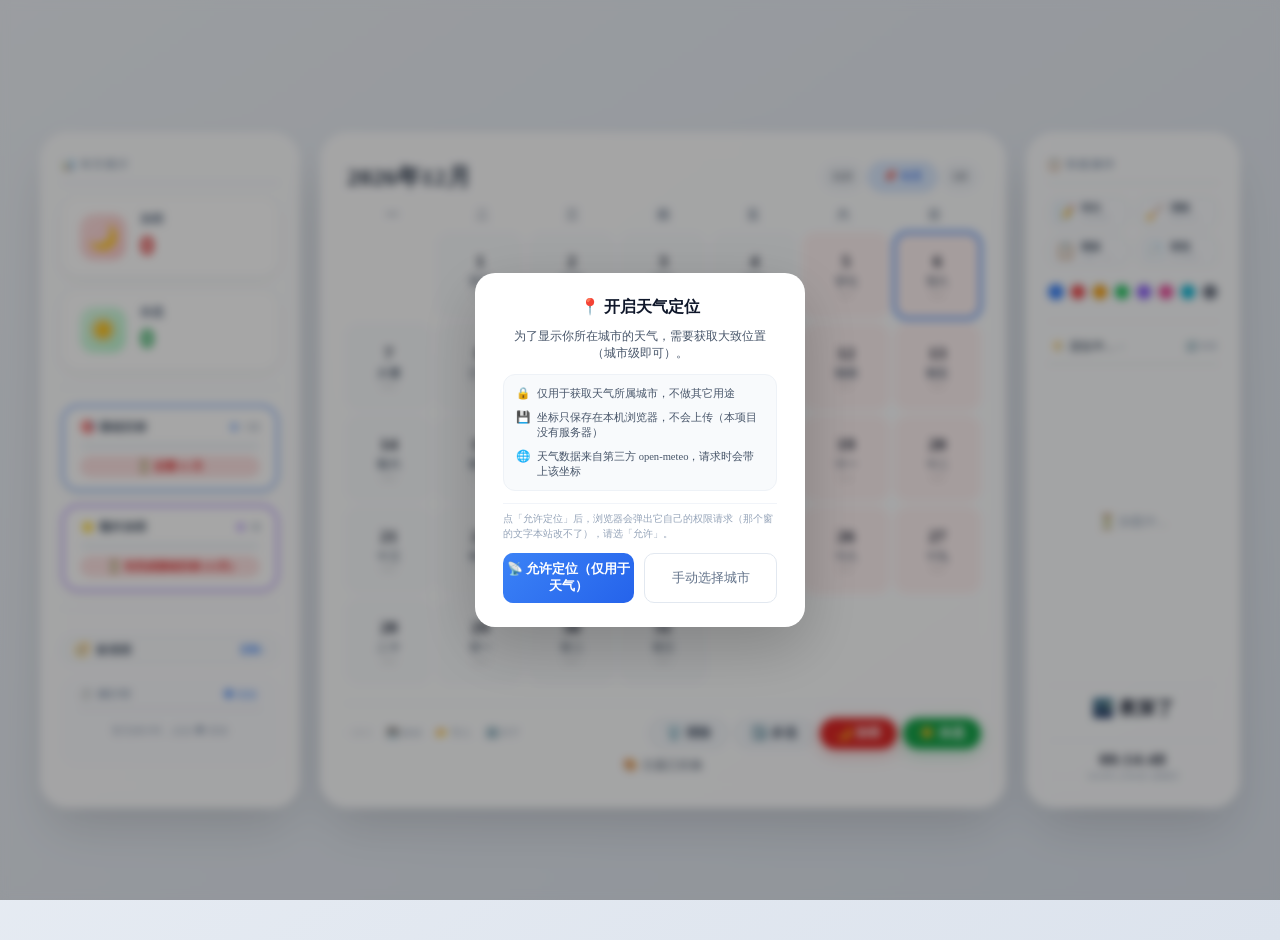
==== commit 9ae9cb1e: "修复 P1/P2：主题色跟随切换、键盘可达性、Esc 统一管理、清死代码；新增本地错误日志与冒烟测试入库" ====
--- a/index.html
+++ b/index.html
@@ -275,9 +275,11 @@
 
     <!-- ========== 加载 JavaScript ========== -->
     <!-- 农历算法库（lunar-javascript，约 300KB，本地 + 离线缓存，不阻塞渲染） -->
+    <script src="js/error-log.js" defer></script>
     <script src="js/lunar.min.js" defer></script>
     <script src="js/utils.js" defer></script>
     <script src="js/analytics.js" defer></script>
+    <script src="js/overlay.js" defer></script>
     <script src="js/storage.js" defer></script>
     <script src="js/history.js" defer></script>
     <script src="js/progress.js" defer></script>
--- a/css/themes.css
+++ b/css/themes.css
@@ -27,8 +27,19 @@
     --bg-sidebar: rgba(255, 255, 255, 0.85);
     --text-primary: #0f172a;
     --text-secondary: #475569;
+    --text-tertiary: #64748b;
     --text-muted: #94a3b8;
     --border-color: rgba(226, 232, 240, 0.6);
+
+    /* 中性色（动态生成的 UI 用，避免把色值写死在 JS 里） */
+    --surface: #f8fafc;
+    --surface-2: #f1f4f9;
+    --border-solid: #e2e8f0;
+    --on-accent: #ffffff;
+
+    /* 语义色：状态提示（不随主题变化） */
+    --warn: #f59e0b;
+    --warn-bg: #fef3c7;
 }
 
 /* ---------- 红色主题 ---------- */
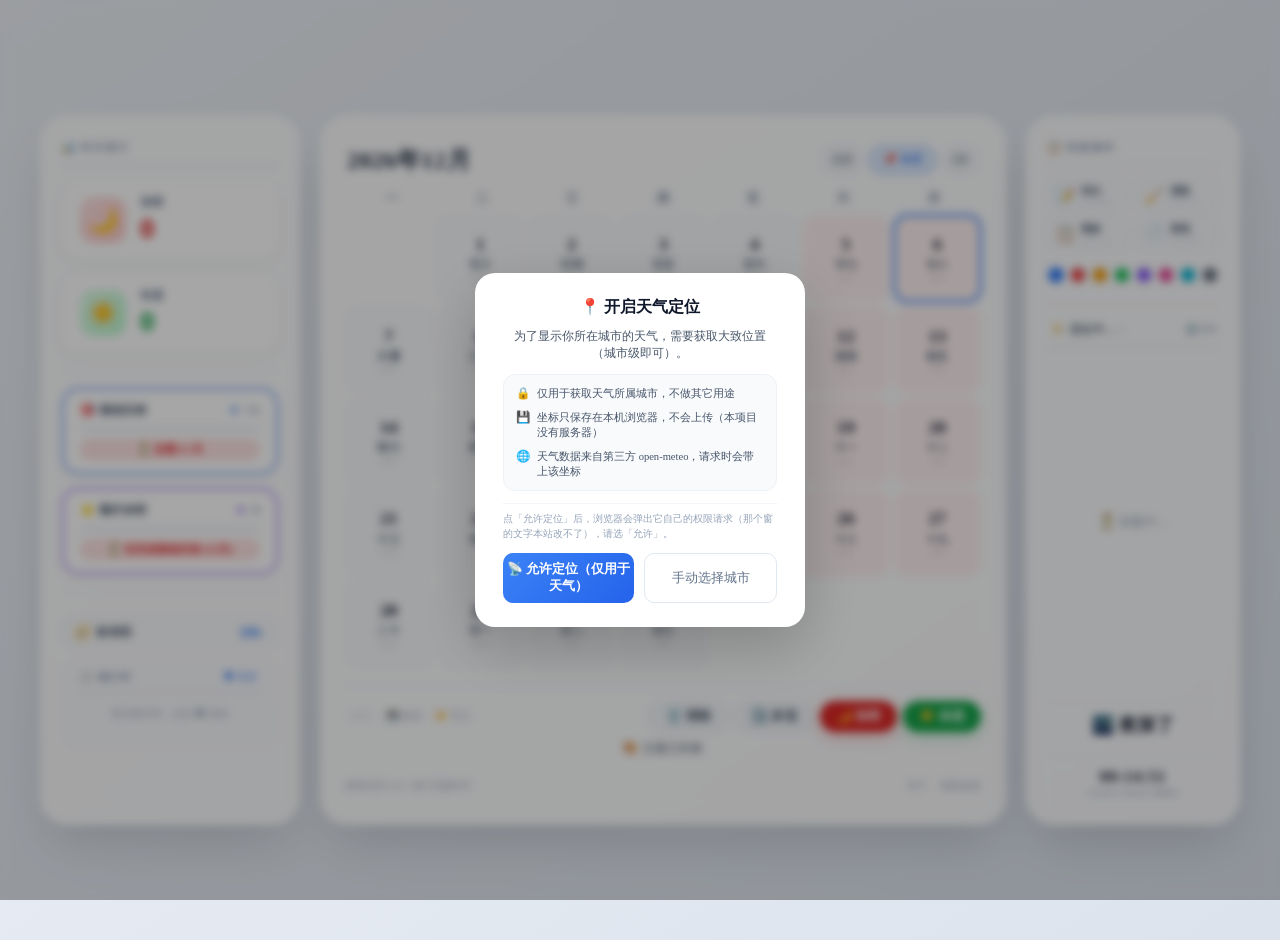
==== commit 2d953fa4: "界面：日历盒子底部新增页脚信息（版本 / MIT 许可 / 关于 / 隐私政策），填掉两侧栏更高时的留白" ====
--- a/index.html
+++ b/index.html
@@ -188,8 +188,6 @@
                     <span id="backupBtn" class="footer-link" title="备份 / 恢复数据">💾 备份</span>
                     <span class="hint-sep">·</span>
                     <span id="importBtn" class="footer-link">📂 导入</span>
-                    <span class="hint-sep">·</span>
-                    <a id="aboutLink" class="footer-link" href="pages/about.html">ℹ️ 关于</a>
                 </div>
                 <div class="action-group">
                     <button class="action-btn clear-btn" id="clearMonthBtn">🗑️ 清除</button>
@@ -199,6 +197,16 @@
                 </div>
             </div>
             <div id="toastMessage" class="toast-message">💾 数据自动保存 · 拖拽按钮到日期可批量标记</div>
+
+            <!-- ===== 页脚信息：贴在日历盒子最底部，填掉两侧栏更高时留下的空白 ===== -->
+            <div class="app-footer">
+                <span>排班日历 v1.0 · MIT 开源许可</span>
+                <span class="app-footer-links">
+                    <a id="aboutLink" href="pages/about.html">关于</a>
+                    <span class="hint-sep">·</span>
+                    <a id="privacyLink" href="pages/privacy.html">隐私政策</a>
+                </span>
+            </div>
         </div>
 
         <!-- ===== 右侧面板 ===== -->
--- a/css/calendar.css
+++ b/css/calendar.css
@@ -7,6 +7,9 @@
 .calendar-wrapper {
     flex: 1;
     min-width: 0;
+    /* 纵向 flex：好让页脚信息用 margin-top:auto 贴到底部，填掉左/右侧栏更高时留下的空白 */
+    display: flex;
+    flex-direction: column;
     background: rgba(255, 255, 255, 0.88);
     backdrop-filter: blur(12px);
     -webkit-backdrop-filter: blur(12px);
@@ -521,6 +524,40 @@
     text-decoration: none;
 }
 
+/* ---------- 应用页脚信息（版本 / 许可 / 文档入口） ---------- */
+/* margin-top:auto 让它贴到日历盒子最底部，填掉两侧栏更高时留下的空白 */
+.app-footer {
+    margin-top: auto;
+    padding-top: 18px;
+    display: flex;
+    justify-content: space-between;
+    align-items: center;
+    gap: 8px;
+    flex-wrap: wrap;
+    font-size: 0.6rem;
+    color: var(--text-muted);
+    line-height: 1.7;
+}
+.app-footer .app-footer-links {
+    display: flex;
+    align-items: center;
+    gap: 6px;
+    white-space: nowrap;
+}
+.app-footer .hint-sep {
+    opacity: 0.35;
+}
+.app-footer a {
+    color: var(--text-muted);
+    text-decoration: none;
+    transition: 0.2s;
+}
+.app-footer a:hover {
+    color: var(--primary);
+    text-decoration: underline;
+    text-underline-offset: 2px;
+}
+
 /* ---------- 排班模板弹窗 ---------- */
 .template-item {
     display: flex;
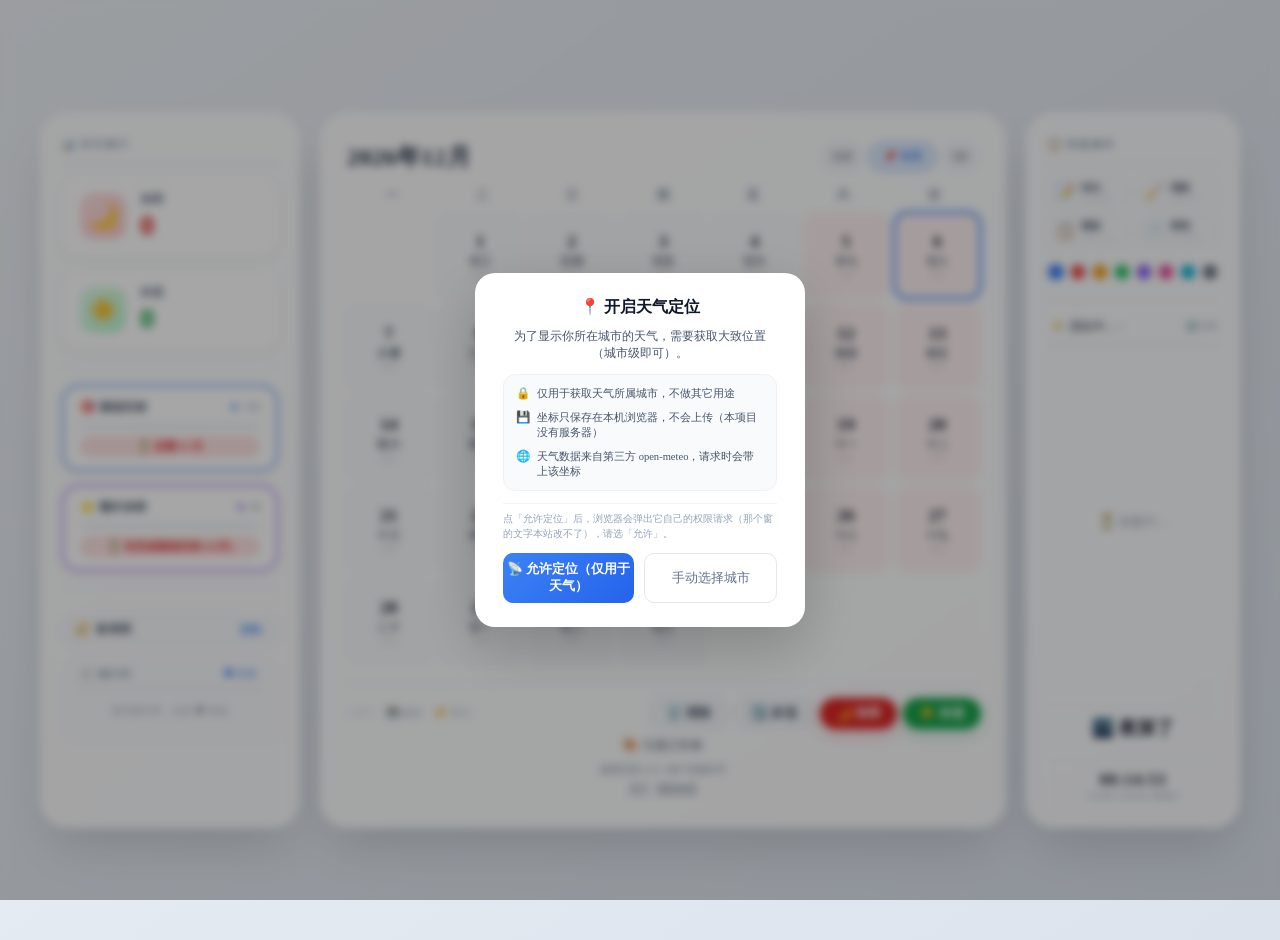
==== commit 72d053f6: "界面：页脚信息改为居中两行并紧贴底部操作区（不再贴底留白）" ====
--- a/index.html
+++ b/index.html
@@ -198,10 +198,10 @@
             </div>
             <div id="toastMessage" class="toast-message">💾 数据自动保存 · 拖拽按钮到日期可批量标记</div>
 
-            <!-- ===== 页脚信息：贴在日历盒子最底部，填掉两侧栏更高时留下的空白 ===== -->
+            <!-- ===== 页脚信息：居中两行，紧贴底部操作区 ===== -->
             <div class="app-footer">
-                <span>排班日历 v1.0 · MIT 开源许可</span>
-                <span class="app-footer-links">
+                <span class="app-footer-line">排班日历 v1.0 · MIT 开源许可</span>
+                <span class="app-footer-line">
                     <a id="aboutLink" href="pages/about.html">关于</a>
                     <span class="hint-sep">·</span>
                     <a id="privacyLink" href="pages/privacy.html">隐私政策</a>
--- a/css/calendar.css
+++ b/css/calendar.css
@@ -7,9 +7,6 @@
 .calendar-wrapper {
     flex: 1;
     min-width: 0;
-    /* 纵向 flex：好让页脚信息用 margin-top:auto 贴到底部，填掉左/右侧栏更高时留下的空白 */
-    display: flex;
-    flex-direction: column;
     background: rgba(255, 255, 255, 0.88);
     backdrop-filter: blur(12px);
     -webkit-backdrop-filter: blur(12px);
@@ -525,37 +522,28 @@
 }
 
 /* ---------- 应用页脚信息（版本 / 许可 / 文档入口） ---------- */
-/* margin-top:auto 让它贴到日历盒子最底部，填掉两侧栏更高时留下的空白 */
+/* 居中两行，紧跟在底部操作区之后；刻意不贴底，避免与操作区之间拉开一大段空白 */
 .app-footer {
-    margin-top: auto;
-    padding-top: 18px;
-    display: flex;
-    justify-content: space-between;
-    align-items: center;
-    gap: 8px;
-    flex-wrap: wrap;
+    margin-top: 4px;
+    text-align: center;
     font-size: 0.6rem;
-    color: var(--text-muted);
-    line-height: 1.7;
-}
-.app-footer .app-footer-links {
-    display: flex;
-    align-items: center;
-    gap: 6px;
-    white-space: nowrap;
+    line-height: 1.9;
+    color: var(--text-tertiary);
+}
+.app-footer .app-footer-line {
+    display: block;
 }
 .app-footer .hint-sep {
-    opacity: 0.35;
+    opacity: 0.45;
 }
 .app-footer a {
-    color: var(--text-muted);
-    text-decoration: none;
+    color: var(--text-tertiary);
+    text-decoration: underline;
+    text-underline-offset: 2px;
     transition: 0.2s;
 }
 .app-footer a:hover {
     color: var(--primary);
-    text-decoration: underline;
-    text-underline-offset: 2px;
 }
 
 /* ---------- 排班模板弹窗 ---------- */
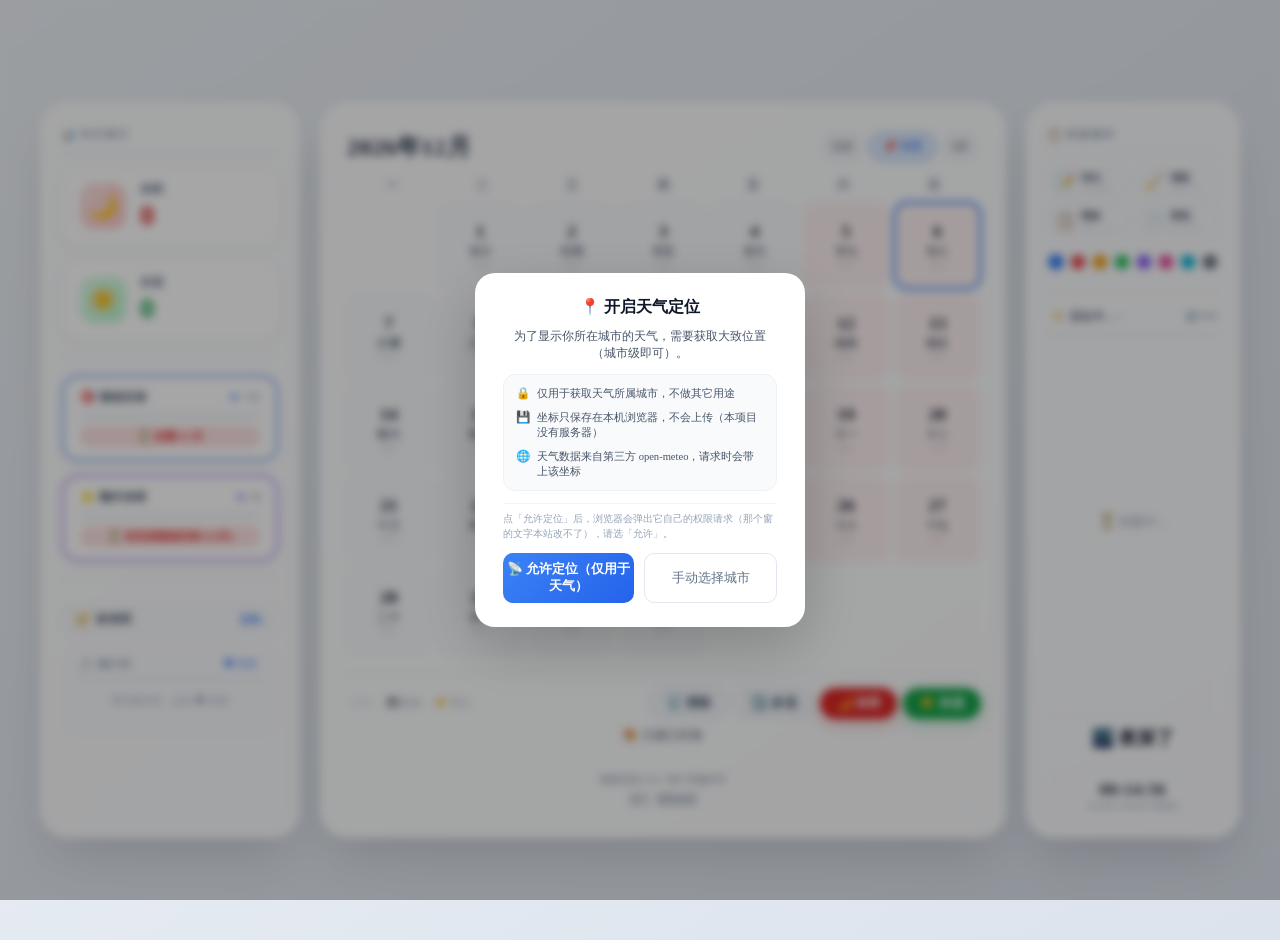
==== commit 536e84eb: "style: 页脚信息改为贴底居中（填掉日历盒子下方留白） - css/calendar.css: .calendar-wrapper 恢复纵向 flex，.app-footer 用 margin-t" ====
--- a/index.html
+++ b/index.html
@@ -198,7 +198,7 @@
             </div>
             <div id="toastMessage" class="toast-message">💾 数据自动保存 · 拖拽按钮到日期可批量标记</div>
 
-            <!-- ===== 页脚信息：居中两行，紧贴底部操作区 ===== -->
+            <!-- ===== 页脚信息：居中两行，贴在日历盒子最底部（填掉两侧栏更高时留下的空白） ===== -->
             <div class="app-footer">
                 <span class="app-footer-line">排班日历 v1.0 · MIT 开源许可</span>
                 <span class="app-footer-line">
--- a/css/calendar.css
+++ b/css/calendar.css
@@ -7,6 +7,9 @@
 .calendar-wrapper {
     flex: 1;
     min-width: 0;
+    /* 纵向 flex：让页脚信息用 margin-top:auto 贴到底部，填掉左/右侧栏更高时留下的空白 */
+    display: flex;
+    flex-direction: column;
     background: rgba(255, 255, 255, 0.88);
     backdrop-filter: blur(12px);
     -webkit-backdrop-filter: blur(12px);
@@ -524,7 +527,9 @@
 /* ---------- 应用页脚信息（版本 / 许可 / 文档入口） ---------- */
 /* 居中两行，紧跟在底部操作区之后；刻意不贴底，避免与操作区之间拉开一大段空白 */
 .app-footer {
-    margin-top: 4px;
+    /* 贴到日历盒子最底部（填掉两侧栏更高时留下的空白），与操作区留出呼吸感 */
+    margin-top: auto;
+    padding-top: 24px;
     text-align: center;
     font-size: 0.6rem;
     line-height: 1.9;
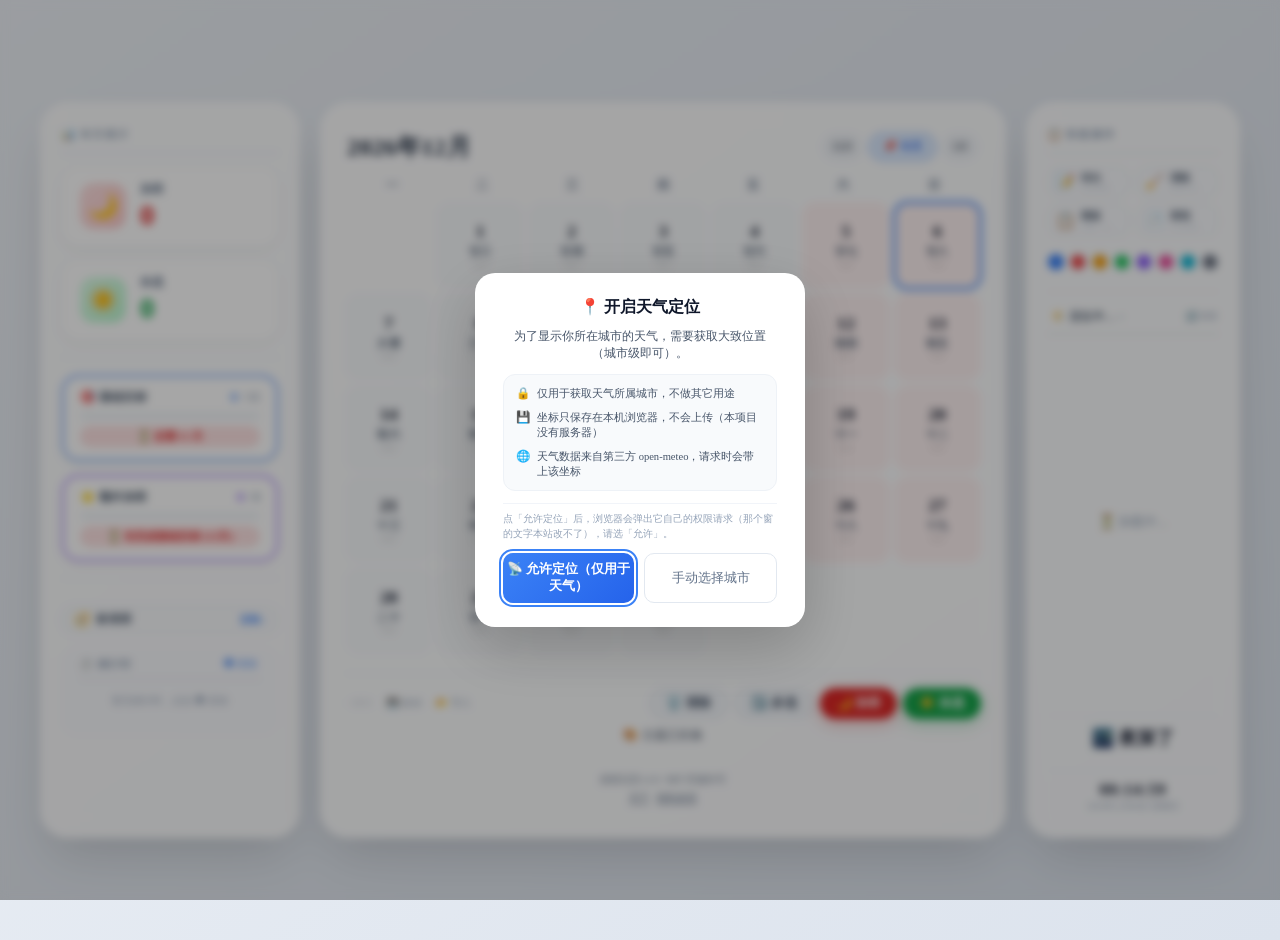
==== commit 0361f989: "fix: 复审缺陷修复（P1/P2/P3）+ 弹窗无障碍增强层 P1 正确性 - 导入 / 云恢复后清空撤销栈（history.js 新增 clearHistory），   避免 Ctrl+Z 把导入" ====
--- a/index.html
+++ b/index.html
@@ -139,7 +139,7 @@
             <hr class="divider">
 
             <!-- ===== 排班方案入口（目标天数可定制） ===== -->
-            <div class="plan-entry-bar" id="planEntry" title="定制排班方案：大月/小月目标与额外上限都能改">
+            <div class="plan-entry-bar" id="planEntry" tabindex="0" role="button" title="定制排班方案：大月/小月目标与额外上限都能改">
                 <span class="plan-entry-icon">🧭</span>
                 <span class="plan-entry-name" id="planEntryHint">标准班</span>
                 <span class="plan-entry-go">定制 ›</span>
@@ -149,7 +149,7 @@
             <div class="countdown-module">
                 <div class="countdown-header">
                     <span class="countdown-title">⏱️ 倒计时</span>
-                    <span id="addCountdownBtn" class="countdown-add">✚ 添加</span>
+                    <span id="addCountdownBtn" class="countdown-add" tabindex="0" role="button">✚ 添加</span>
                 </div>
                 <div id="countdownList" class="countdown-list">
                     <div class="countdown-empty">暂无倒计时，点击 ✚ 添加</div>
@@ -162,9 +162,9 @@
             <div class="calendar-header">
                 <div class="month-year" id="monthYearDisplay">2026年7月</div>
                 <div class="nav-group">
-                    <button class="nav-btn arrow-btn" id="prevMonthBtn"></button>
+                    <button class="nav-btn" id="prevMonthBtn" aria-label="上一月"></button>
                     <button class="nav-btn today-btn" id="todayBtn">📌 今天</button>
-                    <button class="nav-btn arrow-btn" id="nextMonthBtn"></button>
+                    <button class="nav-btn" id="nextMonthBtn" aria-label="下一月"></button>
                 </div>
             </div>
 
@@ -183,11 +183,11 @@
             <!-- ===== 底部操作栏 ===== -->
             <div class="footer-bar">
                 <div class="footer-hints">
-                    <span id="undoBtn" class="footer-link">↩︎ 撤销</span>
+                    <span id="undoBtn" class="footer-link" tabindex="0" role="button" title="撤销上一步（Ctrl+Z）">↩︎ 撤销</span>
                     <span class="hint-sep">·</span>
-                    <span id="backupBtn" class="footer-link" title="备份 / 恢复数据">💾 备份</span>
+                    <span id="backupBtn" class="footer-link" tabindex="0" role="button" title="备份 / 恢复数据">💾 备份</span>
                     <span class="hint-sep">·</span>
-                    <span id="importBtn" class="footer-link">📂 导入</span>
+                    <span id="importBtn" class="footer-link" tabindex="0" role="button" title="从备份文件导入">📂 导入</span>
                 </div>
                 <div class="action-group">
                     <button class="action-btn clear-btn" id="clearMonthBtn">🗑️ 清除</button>
@@ -215,7 +215,7 @@
 
             <!-- 四项快速操作排成 2×2 宫格，图标在左文字在右，尽量压缩高度 -->
             <div class="quick-actions">
-                <div class="info-card" id="quickTodo" title="打开待办事项总览">
+                <div class="info-card" id="quickTodo" tabindex="0" role="button" title="打开待办事项总览">
                     <span class="icon">📝</span>
                     <span class="text-wrap">
                         <span class="name">待办</span>
@@ -223,7 +223,7 @@
                     </span>
                 </div>
 
-                <div class="info-card" id="quickClear" title="清空本月的所有标记">
+                <div class="info-card" id="quickClear" tabindex="0" role="button" title="清空本月的所有标记">
                     <span class="icon">🧹</span>
                     <span class="text-wrap">
                         <span class="name">清除</span>
@@ -231,7 +231,7 @@
                     </span>
                 </div>
 
-                <div class="info-card" id="quickTemplate" title="套用排班模板（上五休二等）">
+                <div class="info-card" id="quickTemplate" tabindex="0" role="button" title="套用排班模板（上五休二等）">
                     <span class="icon">📋</span>
                     <span class="text-wrap">
                         <span class="name">模板</span>
@@ -239,7 +239,7 @@
                     </span>
                 </div>
 
-                <div class="info-card" id="quickCopyPrev" title="把上个月的排班复制到本月">
+                <div class="info-card" id="quickCopyPrev" tabindex="0" role="button" title="把上个月的排班复制到本月">
                     <span class="icon">📄</span>
                     <span class="text-wrap">
                         <span class="name">复制</span>
@@ -256,10 +256,10 @@
             <!-- ===== 天气模块 ===== -->
             <div class="weather-module">
                 <div class="weather-header">
-                    <span class="weather-loc" id="weatherLocBtn" title="点击切换城市">
+                    <span class="weather-loc" id="weatherLocBtn" tabindex="0" role="button" title="点击切换城市">
                         🌤️ <span id="weatherLocName">定位中…</span><span class="weather-loc-caret">▾</span>
                     </span>
-                    <span id="weatherRefresh" class="weather-refresh">🔄 刷新</span>
+                    <span id="weatherRefresh" class="weather-refresh" tabindex="0" role="button" title="刷新天气">🔄 刷新</span>
                 </div>
                 <div id="weatherDisplay" class="weather-body">
                     <div class="weather-loading">⏳ 加载中...</div>
@@ -288,6 +288,7 @@
     <script src="js/utils.js" defer></script>
     <script src="js/analytics.js" defer></script>
     <script src="js/overlay.js" defer></script>
+    <script src="js/modal.js" defer></script>
     <script src="js/storage.js" defer></script>
     <script src="js/history.js" defer></script>
     <script src="js/progress.js" defer></script>
--- a/css/main.css
+++ b/css/main.css
@@ -14,7 +14,30 @@
     margin: 0;                      /* 清除所有元素的外边距 */
     padding: 0;                     /* 清除所有元素的内边距 */
     box-sizing: border-box;         /* 盒模型：宽高 = content + padding + border */
-    user-select: none;              /* 禁止选中文字 */
+    user-select: none;              /* 禁止选中文字（主要是为了拖拽体验） */
+}
+
+/*
+   输入框 / 文本域必须允许选中：
+   上面的通配符规则会让用户没法用鼠标选中输入框里的文字去复制 ——
+   备份的「粘贴文本导入」和待办详情框里尤其明显。
+*/
+input,
+textarea,
+select,
+[contenteditable="true"] {
+    user-select: text;
+    -webkit-user-select: text;
+}
+
+/* ---------- 键盘焦点可见性 ---------- */
+/*
+   只在键盘 / 辅助设备聚焦时画焦点环，鼠标点击不画（避免难看的残留框）。
+   此前全站只有一条 .modal-input:focus 规则，键盘用户看不出焦点落在哪。
+*/
+:focus-visible {
+    outline: 2px solid var(--primary);
+    outline-offset: 2px;
 }
 
 /* ---------- body 样式 ---------- */
--- a/css/calendar.css
+++ b/css/calendar.css
@@ -190,9 +190,15 @@
     box-shadow: 0 4px 16px rgba(22, 163, 74, 0.3);
 }
 
-.day-cell:not(.other-month):hover {
-    filter: brightness(0.95);
-    transform: scale(1.03);
+/* 悬停反馈只在有真实指针（鼠标 / 触控笔）的设备上生效：
+   触屏点一下会让 :hover "粘住"，高亮一直留着很难看。
+   （原选择器里还带一个 :not(...) 条件，但日历只渲染当月格子，
+     那个类名根本不会出现，已顺手去掉） */
+@media (hover: hover) {
+    .day-cell:hover {
+        filter: brightness(0.95);
+        transform: scale(1.03);
+    }
 }
 
 /* ---------- 状态标签 ---------- */
@@ -820,6 +826,8 @@
     border: 2px solid #e2e8f0;
     transition: 0.2s;
 }
-.theme-dot:hover {
-    transform: scale(1.15);
+@media (hover: hover) {
+    .theme-dot:hover {
+        transform: scale(1.15);
+    }
 }
--- a/css/sidebar.css
+++ b/css/sidebar.css
@@ -221,19 +221,22 @@
     max-width: 100%;
 }
 
-/* 悬停：虚线转实线，并跟随当前主题色 */
-.quick-actions .info-card:hover {
-    border-style: solid;
-    border-color: var(--primary);
-    background: var(--primary-bg);
-    transform: translateY(-1px);
-    box-shadow: 0 4px 12px rgba(59, 130, 246, 0.12);
-}
-.quick-actions .info-card:hover .icon {
-    transform: scale(1.12);
-}
-.quick-actions .info-card:hover .name {
-    color: var(--primary-dark);
+/* 悬停：虚线转实线，并跟随当前主题色
+   （只在有真实指针的设备上生效，否则触屏点一下会一直保持高亮） */
+@media (hover: hover) {
+    .quick-actions .info-card:hover {
+        border-style: solid;
+        border-color: var(--primary);
+        background: var(--primary-bg);
+        transform: translateY(-1px);
+        box-shadow: 0 4px 12px rgba(59, 130, 246, 0.12);
+    }
+    .quick-actions .info-card:hover .icon {
+        transform: scale(1.12);
+    }
+    .quick-actions .info-card:hover .name {
+        color: var(--primary-dark);
+    }
 }
 
 .quick-actions .info-card:active {
--- a/css/themes.css
+++ b/css/themes.css
@@ -40,6 +40,7 @@
     /* 语义色：状态提示（不随主题变化） */
     --warn: #f59e0b;
     --warn-bg: #fef3c7;
+    --warn-dark: #b45309;
 }
 
 /* ---------- 红色主题 ---------- */
--- a/css/todo.css
+++ b/css/todo.css
@@ -117,9 +117,11 @@
     background: #fbfdff;
     transition: 0.2s;
 }
-.todo-item:hover {
-    border-color: #dbe3ee;
-    box-shadow: 0 4px 12px rgba(15, 23, 42, 0.05);
+@media (hover: hover) {
+    .todo-item:hover {
+        border-color: #dbe3ee;
+        box-shadow: 0 4px 12px rgba(15, 23, 42, 0.05);
+    }
 }
 .todo-item.overdue {
     border-color: #fecaca;
@@ -352,6 +354,14 @@
 .todo-remind-item.due-today {
     background: var(--primary-bg);
 }
+/* 「明天 / 2~3 天后到期」：弱于「今天到期」，但要有区分度 */
+.todo-remind-item.due-soon {
+    background: var(--warn-bg);
+}
+.todo-remind-item.due-soon .todo-remind-meta {
+    color: var(--warn-dark);
+    font-weight: 600;
+}
 .todo-remind-main {
     flex: 1;
     min-width: 0;
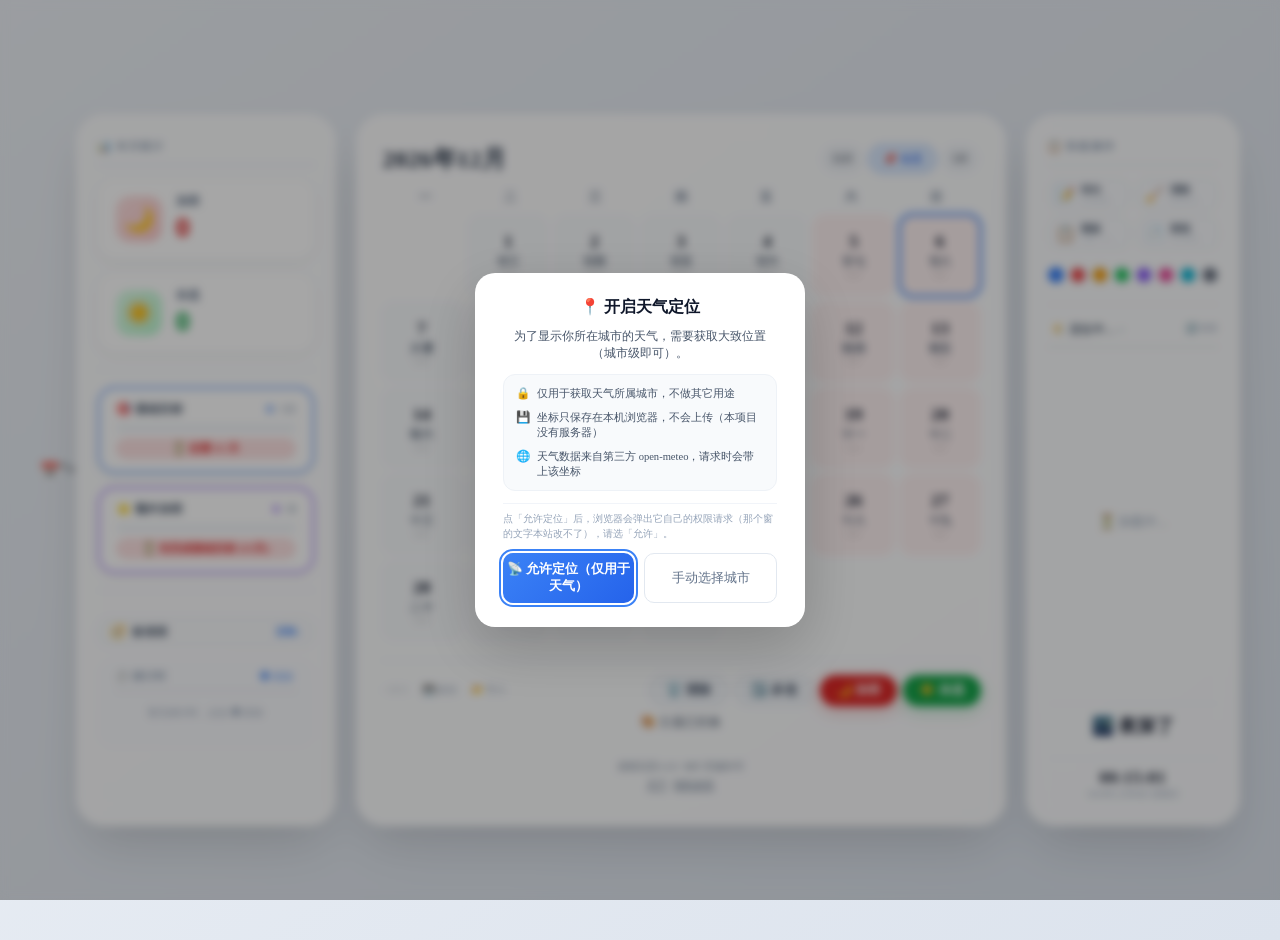
==== commit 4b92f126: "云备份自动同步：登录后改动自动上云 + 登录询问恢复；测试年份自适应；sw v17" ====
--- a/index.html
+++ b/index.html
@@ -1,323 +1,323 @@
-<!DOCTYPE html>
-<html lang="zh-CN">
-
-<head>
-    <meta charset="UTF-8">
-    <meta name="viewport" content="width=device-width, initial-scale=1.0, user-scalable=yes">
-
-    <!-- ===== 基础 SEO ===== -->
-    <title>排班日历 · 加班休息标记与月度目标进度</title>
-    <meta name="description"
-        content="免费开源的排班日历：点击即可标记加班与休息，追踪每月基础目标与额外加班进度。支持自定义大月/小月目标、农历节气、待办提醒、未来 6 天天气与离线使用。纯本地运行，数据只存本机、不上传服务器。">
-    <meta name="keywords" content="排班日历,加班日历,倒班排班,休息记录,月度目标,农历节气,排班表,考勤记录,离线日历">
-    <meta name="author" content="Huohuahui">
-    <meta name="robots" content="index,follow">
-    <link rel="canonical" href="https://huohuahui.github.io/CalendarSchedule/">
-
-    <!-- ===== 社交分享（Open Graph / Twitter） ===== -->
-    <meta property="og:type" content="website">
-    <meta property="og:site_name" content="排班日历">
-    <meta property="og:locale" content="zh_CN">
-    <meta property="og:title" content="排班日历 · 加班休息标记与月度目标进度">
-    <meta property="og:description"
-        content="点击标记加班与休息，追踪每月目标进度。可自定义排班规则、带农历节气与待办提醒，纯本地运行、打开即用、可离线。">
-    <meta property="og:url" content="https://huohuahui.github.io/CalendarSchedule/">
-    <meta property="og:image" content="https://huohuahui.github.io/CalendarSchedule/icons/icon-512.png">
-    <meta property="og:image:width" content="512">
-    <meta property="og:image:height" content="512">
-    <meta name="twitter:card" content="summary">
-    <meta name="twitter:title" content="排班日历 · 加班休息标记与月度目标进度">
-    <meta name="twitter:description"
-        content="点击标记加班与休息，追踪每月目标进度。可自定义排班规则、带农历节气与待办提醒，纯本地运行、打开即用、可离线。">
-    <meta name="twitter:image" content="https://huohuahui.github.io/CalendarSchedule/icons/icon-512.png">
-
-    <link rel="stylesheet" href="css/main.css">
-    <link rel="stylesheet" href="css/calendar.css">
-    <link rel="stylesheet" href="css/sidebar.css">
-    <link rel="stylesheet" href="css/progress.css">
-    <link rel="stylesheet" href="css/themes.css">
-    <link rel="stylesheet" href="css/todo.css">
-    <link rel="stylesheet" href="css/backup.css">
-    <!-- 网站图标 -->
-    <link rel="icon"
-        href="data:image/svg+xml,<svg xmlns='http://www.w3.org/2000/svg' viewBox='0 0 100 100'><text y='.9em' font-size='90'>📅</text></svg>">
-    <!-- iOS 添加到主屏的图标（SVG favicon 在 iOS 上不生效） -->
-    <link rel="apple-touch-icon" href="icons/apple-touch-icon.png">
-    <!-- PWA manifest -->
-    <link rel="manifest" href="pwa/manifest.json">
-    <meta name="apple-mobile-web-app-capable" content="yes">
-    <meta name="apple-mobile-web-app-status-bar-style" content="black-translucent">
-    <meta name="theme-color" content="#3b82f6">
-
-    <!-- ===== 结构化数据（帮助搜索引擎理解这是什么应用） ===== -->
-    <script type="application/ld+json">
-    {
-        "@context": "https://schema.org",
-        "@type": "WebApplication",
-        "name": "排班日历",
-        "alternateName": "加班/休息标记日历",
-        "url": "https://huohuahui.github.io/CalendarSchedule/",
-        "description": "免费开源的排班日历：标记每天的加班与休息，追踪每月基础目标与额外加班进度，支持自定义排班规则、农历节气、待办提醒、天气与离线使用。",
-        "applicationCategory": "UtilitiesApplication",
-        "operatingSystem": "Web (任何现代浏览器)",
-        "inLanguage": "zh-CN",
-        "isAccessibleForFree": true,
-        "license": "https://opensource.org/licenses/MIT",
-        "offers": {
-            "@type": "Offer",
-            "price": "0",
-            "priceCurrency": "CNY"
-        },
-        "featureList": [
-            "加班与休息日历标记",
-            "可定制的月度目标与排班方案",
-            "农历、节气与传统节日",
-            "待办事项与临近提醒",
-            "倒计时",
-            "未来 6 天天气（自动定位或手动选城市）",
-            "数据本地备份与导出",
-            "多主题配色",
-            "离线可用（PWA）"
-        ]
-    }
-    </script>
-</head>
-
-<body>
-    <div class="app-container">
-
-        <!-- ===== 左侧面板 ===== -->
-        <div class="side-panel" id="leftPanel">
-            <div class="panel-title">📊 本月统计</div>
-
-            <div class="stat-card">
-                <div class="stat-icon overtime-icon">🌙</div>
-                <div class="stat-info">
-                    <div class="stat-label">加班</div>
-                    <div class="stat-number overtime-num" id="overtimeCount">0</div>
-                </div>
-            </div>
-
-            <div class="stat-card">
-                <div class="stat-icon rest-icon">☀️</div>
-                <div class="stat-info">
-                    <div class="stat-label">休息</div>
-                    <div class="stat-number rest-num" id="restCount">0</div>
-                </div>
-            </div>
-
-            <hr class="divider">
-
-            <div class="progress-section" id="progressSection">
-                <div class="progress-header">
-                    <span class="progress-label">🎯 基础目标</span>
-                    <span class="progress-count">
-                        <span class="done" id="progressDone">0</span>
-                        <span class="target">/ <span id="progressTarget">14</span></span>
-                    </span>
-                </div>
-                <div class="progress-bar-track">
-                    <div class="progress-bar-fill" id="progressFill" style="width:0%"></div>
-                </div>
-                <div class="progress-status" id="progressStatus">⏳ 进行中...</div>
-            </div>
-
-            <div class="progress-section extra-section" id="extraProgressSection">
-                <div class="progress-header">
-                    <span class="progress-label">⭐ 额外加班</span>
-                    <span class="progress-count">
-                        <span class="done" id="extraDone">0</span>
-                        <span class="target">/ <span id="extraTarget">8</span></span>
-                    </span>
-                </div>
-                <div class="progress-bar-track">
-                    <div class="progress-bar-fill" id="extraFill" style="width:0%"></div>
-                </div>
-                <div class="progress-status" id="extraStatus">⏳ 进行中...</div>
-            </div>
-
-            <hr class="divider">
-
-            <!-- ===== 排班方案入口（目标天数可定制） ===== -->
-            <div class="plan-entry-bar" id="planEntry" tabindex="0" role="button" title="定制排班方案：大月/小月目标与额外上限都能改">
-                <span class="plan-entry-icon">🧭</span>
-                <span class="plan-entry-name" id="planEntryHint">标准班</span>
-                <span class="plan-entry-go">定制 ›</span>
-            </div>
-
-            <!-- ===== 倒计时模块 ===== -->
-            <div class="countdown-module">
-                <div class="countdown-header">
-                    <span class="countdown-title">⏱️ 倒计时</span>
-                    <span id="addCountdownBtn" class="countdown-add" tabindex="0" role="button">✚ 添加</span>
-                </div>
-                <div id="countdownList" class="countdown-list">
-                    <div class="countdown-empty">暂无倒计时，点击 ✚ 添加</div>
-                </div>
-            </div>
-        </div>
-
-        <!-- ===== 日历主区域 ===== -->
-        <div class="calendar-wrapper" id="app">
-            <div class="calendar-header">
-                <div class="month-year" id="monthYearDisplay">2026年7月</div>
-                <div class="nav-group">
-                    <button class="nav-btn" id="prevMonthBtn" aria-label="上一月"></button>
-                    <button class="nav-btn today-btn" id="todayBtn">📌 今天</button>
-                    <button class="nav-btn" id="nextMonthBtn" aria-label="下一月"></button>
-                </div>
-            </div>
-
-            <div class="weekdays">
-                <div>一</div>
-                <div>二</div>
-                <div>三</div>
-                <div>四</div>
-                <div>五</div>
-                <div>六</div>
-                <div>日</div>
-            </div>
-
-            <div class="days-grid" id="daysGrid"></div>
-
-            <!-- ===== 底部操作栏 ===== -->
-            <div class="footer-bar">
-                <div class="footer-hints">
-                    <span id="undoBtn" class="footer-link" tabindex="0" role="button" title="撤销上一步（Ctrl+Z）">↩︎ 撤销</span>
-                    <span class="hint-sep">·</span>
-                    <span id="backupBtn" class="footer-link" tabindex="0" role="button" title="备份 / 恢复数据">💾 备份</span>
-                    <span class="hint-sep">·</span>
-                    <span id="importBtn" class="footer-link" tabindex="0" role="button" title="从备份文件导入">📂 导入</span>
-                </div>
-                <div class="action-group">
-                    <button class="action-btn clear-btn" id="clearMonthBtn">🗑️ 清除</button>
-                    <button class="action-btn multi-btn" id="multiSelectBtn">☑️ 多选</button>
-                    <button class="action-btn overtime-btn" id="markOvertimeBtn" draggable="true">🌙 加班</button>
-                    <button class="action-btn rest-btn" id="markRestBtn" draggable="true">☀️ 休息</button>
-                </div>
-            </div>
-            <div id="toastMessage" class="toast-message">💾 数据自动保存 · 拖拽按钮到日期可批量标记</div>
-
-            <!-- ===== 页脚信息：居中两行，贴在日历盒子最底部（填掉两侧栏更高时留下的空白） ===== -->
-            <div class="app-footer">
-                <span class="app-footer-line">排班日历 v1.0 · MIT 开源许可</span>
-                <span class="app-footer-line">
-                    <a id="aboutLink" href="pages/about.html">关于</a>
-                    <span class="hint-sep">·</span>
-                    <a id="privacyLink" href="pages/privacy.html">隐私政策</a>
-                </span>
-            </div>
-        </div>
-
-        <!-- ===== 右侧面板 ===== -->
-        <div class="side-panel right" id="rightPanel">
-            <div class="panel-title">📋 快速操作</div>
-
-            <!-- 四项快速操作排成 2×2 宫格，图标在左文字在右，尽量压缩高度 -->
-            <div class="quick-actions">
-                <div class="info-card" id="quickTodo" tabindex="0" role="button" title="打开待办事项总览">
-                    <span class="icon">📝</span>
-                    <span class="text-wrap">
-                        <span class="name">待办</span>
-                        <span class="hint" id="todoBadge">点击查看</span>
-                    </span>
-                </div>
-
-                <div class="info-card" id="quickClear" tabindex="0" role="button" title="清空本月的所有标记">
-                    <span class="icon">🧹</span>
-                    <span class="text-wrap">
-                        <span class="name">清除</span>
-                        <span class="hint">清空本月</span>
-                    </span>
-                </div>
-
-                <div class="info-card" id="quickTemplate" tabindex="0" role="button" title="套用排班模板（上五休二等）">
-                    <span class="icon">📋</span>
-                    <span class="text-wrap">
-                        <span class="name">模板</span>
-                        <span class="hint" id="quickTemplateHint">一键套用</span>
-                    </span>
-                </div>
-
-                <div class="info-card" id="quickCopyPrev" tabindex="0" role="button" title="把上个月的排班复制到本月">
-                    <span class="icon">📄</span>
-                    <span class="text-wrap">
-                        <span class="name">复制</span>
-                        <span class="hint">上月排班</span>
-                    </span>
-                </div>
-            </div>
-
-            <!-- ===== 主题色（超小版，圆点由 themes.js 生成） ===== -->
-            <div id="themeDots" class="theme-dots-row"></div>
-
-            <hr class="divider">
-
-            <!-- ===== 天气模块 ===== -->
-            <div class="weather-module">
-                <div class="weather-header">
-                    <span class="weather-loc" id="weatherLocBtn" tabindex="0" role="button" title="点击切换城市">
-                        🌤️ <span id="weatherLocName">定位中…</span><span class="weather-loc-caret">▾</span>
-                    </span>
-                    <span id="weatherRefresh" class="weather-refresh" tabindex="0" role="button" title="刷新天气">🔄 刷新</span>
-                </div>
-                <div id="weatherDisplay" class="weather-body">
-                    <div class="weather-loading">⏳ 加载中...</div>
-                </div>
-            </div>
-
-            <!-- ===== 问候语 ===== -->
-            <div class="greeting-module">
-                <div id="greetingDisplay" class="greeting-text">☀️ 上午好</div>
-            </div>
-
-            <!-- ===== 当前时间 ===== -->
-            <div class="clock-module">
-                <div id="clockDisplay" class="clock-text">--:--:--</div>
-                <div class="clock-date">
-                    <span id="dateDisplay">----年--月--日</span>
-                </div>
-            </div>
-        </div>
-    </div>
-
-    <!-- ========== 加载 JavaScript ========== -->
-    <!-- 农历算法库（lunar-javascript，约 300KB，本地 + 离线缓存，不阻塞渲染） -->
-    <script src="js/error-log.js" defer></script>
-    <script src="js/lunar.min.js" defer></script>
-    <script src="js/utils.js" defer></script>
-    <script src="js/analytics.js" defer></script>
-    <script src="js/overlay.js" defer></script>
-    <script src="js/modal.js" defer></script>
-    <script src="js/storage.js" defer></script>
-    <script src="js/history.js" defer></script>
-    <script src="js/progress.js" defer></script>
-    <script src="js/calendar.js" defer></script>
-    <script src="js/dragDrop.js" defer></script>
-    <script src="js/themes.js" defer></script>
-    <script src="js/countdown.js" defer></script>
-    <script src="js/templates.js" defer></script>
-    <script src="js/plan.js" defer></script>
-    <script src="js/todo.js" defer></script>
-    <script src="js/todo-reminder.js" defer></script>
-    <script src="js/weather-location.js" defer></script>
-    <script src="js/backup.js" defer></script>
-    <script src="js/cloud-config.js" defer></script>
-    <script src="js/cloud-backup.js" defer></script>
-    <script src="js/main.js" defer></script>
-
-    <!-- 注册 Service Worker -->
-    <script>
-        if ('serviceWorker' in navigator) {
-            navigator.serviceWorker.register('sw.js')
-                .then(function (reg) {
-                    console.log('✅ Service Worker 注册成功');
-                })
-                .catch(function (err) {
-                    console.log('❌ Service Worker 注册失败:', err);
-                });
-        }
-    </script>
-</body>
-
-</html>
+<!DOCTYPE html>
+<html lang="zh-CN" data-page-node-id="nliM8lC18lgRwMeRcNe6wL">
+
+<head data-page-node-id="9qzO7ftazw4yuyELfvntzG">
+    <meta charset="UTF-8" data-page-node-id="IkAG2RAD2OqdU6XsRpWhIR">
+    <meta name="viewport" content="width=device-width, initial-scale=1.0, user-scalable=yes" data-page-node-id="Is951FA0CyGVbmeIF4QJHM">
+
+    <!-- ===== 基础 SEO ===== -->
+    <title>排班日历 · 加班休息标记与月度目标进度</title>
+    <meta name="description"
+        content="免费开源的排班日历：点击即可标记加班与休息，追踪每月基础目标与额外加班进度。支持自定义大月/小月目标、农历节气、待办提醒、未来 6 天天气与离线使用。纯本地运行，数据只存本机、不上传服务器。" data-page-node-id="Oi7LBJLhQ71u2jhcahbntt">
+    <meta name="keywords" content="排班日历,加班日历,倒班排班,休息记录,月度目标,农历节气,排班表,考勤记录,离线日历" data-page-node-id="PX8mADdhen0elQHHOiQBzq">
+    <meta name="author" content="Huohuahui" data-page-node-id="n3MQKdHh86nZC5NFvn9MrD">
+    <meta name="robots" content="index,follow" data-page-node-id="ztw1K8I2sOTAOY4pBvo9Wo">
+    <link rel="canonical" href="https://huohuahui.github.io/CalendarSchedule/" data-page-node-id="WaxPfmxdVKG0yrXsl1oCeJ">
+
+    <!-- ===== 社交分享（Open Graph / Twitter） ===== -->
+    <meta property="og:type" content="website" data-page-node-id="k008VqQ62Tbo5iBOZKnIdM">
+    <meta property="og:site_name" content="排班日历" data-page-node-id="NeWY1oiQmlA4INfqIrGWAR">
+    <meta property="og:locale" content="zh_CN" data-page-node-id="XyYmUwe8ZBmBdQVgiWsEtH">
+    <meta property="og:title" content="排班日历 · 加班休息标记与月度目标进度" data-page-node-id="Ck997KkZXep2qhzFIkXXX4">
+    <meta property="og:description"
+        content="点击标记加班与休息，追踪每月目标进度。可自定义排班规则、带农历节气与待办提醒，纯本地运行、打开即用、可离线。" data-page-node-id="rSfjEZXkFGGwIZ8CwXQNFg">
+    <meta property="og:url" content="https://huohuahui.github.io/CalendarSchedule/" data-page-node-id="J3uq45VzjrkpWsvBoogE9n">
+    <meta property="og:image" content="https://huohuahui.github.io/CalendarSchedule/icons/icon-512.png" data-page-node-id="KXSaQlIIcMBVKB8DuvgUEJ">
+    <meta property="og:image:width" content="512" data-page-node-id="ZMoW52IXvrrRVPCNxemsGl">
+    <meta property="og:image:height" content="512" data-page-node-id="D4uG2YBcHzQfAaeYN2XILV">
+    <meta name="twitter:card" content="summary" data-page-node-id="gTx5UVhNQ3JJ3wn2BLwF9E">
+    <meta name="twitter:title" content="排班日历 · 加班休息标记与月度目标进度" data-page-node-id="uHs4GfZPLCTQWAxJUhtO43">
+    <meta name="twitter:description"
+        content="点击标记加班与休息，追踪每月目标进度。可自定义排班规则、带农历节气与待办提醒，纯本地运行、打开即用、可离线。" data-page-node-id="Ltb44qUVIcF4EMqtBlCtlR">
+    <meta name="twitter:image" content="https://huohuahui.github.io/CalendarSchedule/icons/icon-512.png" data-page-node-id="laDtF3COZeDKCraV4Nmhlq">
+
+    <link rel="stylesheet" href="css/main.css" data-page-node-id="bX2eN3vdpLqOhLmr9jXYuu">
+    <link rel="stylesheet" href="css/calendar.css" data-page-node-id="epfhv4wa42RFiATxZTpotl">
+    <link rel="stylesheet" href="css/sidebar.css" data-page-node-id="ucgjXwaVYxqs6irKxhTvpb">
+    <link rel="stylesheet" href="css/progress.css" data-page-node-id="M7isIYOEn7iT8PEm47DIVE">
+    <link rel="stylesheet" href="css/themes.css" data-page-node-id="rnsdNVNVxYDxGlKEidVkCN">
+    <link rel="stylesheet" href="css/todo.css" data-page-node-id="Yk9NE7RcyIamOpf5JUu28R">
+    <link rel="stylesheet" href="css/backup.css" data-page-node-id="8IKdHQdfOm7IqomPOOYdfv">
+    <!-- 网站图标 -->
+    <link rel="icon"
+        href="data:image/svg+xml,<svg xmlns='http://www.w3.org/2000/svg' viewBox='0 0 100 100' data-page-node-id="xtZOUNfmZrzCvCPyu4yFFY"><text y='.9em' font-size='90' data-page-node-id="IykGSkXOvQr4d1WYAI068S">📅</text></svg>">
+    <!-- iOS 添加到主屏的图标（SVG favicon 在 iOS 上不生效） -->
+    <link rel="apple-touch-icon" href="icons/apple-touch-icon.png" data-page-node-id="Ylj5c50wplU9u8XXbyoEYB">
+    <!-- PWA manifest -->
+    <link rel="manifest" href="pwa/manifest.json" data-page-node-id="cBVlWQFgMdxwee2Y75Ru8c">
+    <meta name="apple-mobile-web-app-capable" content="yes" data-page-node-id="qsXPBxbHPbFQ0P6Nd1UAvD">
+    <meta name="apple-mobile-web-app-status-bar-style" content="black-translucent" data-page-node-id="EbAJW8UxDEN1kXgGVXz3PV">
+    <meta name="theme-color" content="#3b82f6" data-page-node-id="is8Qx0zofwxyUtD7F4L3Xu">
+
+    <!-- ===== 结构化数据（帮助搜索引擎理解这是什么应用） ===== -->
+    <script type="application/ld+json">
+    {
+        "@context": "https://schema.org",
+        "@type": "WebApplication",
+        "name": "排班日历",
+        "alternateName": "加班/休息标记日历",
+        "url": "https://huohuahui.github.io/CalendarSchedule/",
+        "description": "免费开源的排班日历：标记每天的加班与休息，追踪每月基础目标与额外加班进度，支持自定义排班规则、农历节气、待办提醒、天气与离线使用。",
+        "applicationCategory": "UtilitiesApplication",
+        "operatingSystem": "Web (任何现代浏览器)",
+        "inLanguage": "zh-CN",
+        "isAccessibleForFree": true,
+        "license": "https://opensource.org/licenses/MIT",
+        "offers": {
+            "@type": "Offer",
+            "price": "0",
+            "priceCurrency": "CNY"
+        },
+        "featureList": [
+            "加班与休息日历标记",
+            "可定制的月度目标与排班方案",
+            "农历、节气与传统节日",
+            "待办事项与临近提醒",
+            "倒计时",
+            "未来 6 天天气（自动定位或手动选城市）",
+            "数据本地备份与导出",
+            "多主题配色",
+            "离线可用（PWA）"
+        ]
+    }
+    </script>
+</head>
+
+<body data-page-node-id="8CAqXtOS7eCOJQ7irUY3GP">
+    <div class="app-container" data-page-node-id="cNFbx78pmFkPJzF6i9jU8F">
+
+        <!-- ===== 左侧面板 ===== -->
+        <div class="side-panel" id="leftPanel" data-page-node-id="Vb2HVtYu1lNftK9Ad8hdmO">
+            <div class="panel-title" data-page-node-id="J8O05sIBnFAfO4brO8F8dJ">📊 本月统计</div>
+
+            <div class="stat-card" data-page-node-id="eF3vq2BbEwA58XLxF1F3GH">
+                <div class="stat-icon overtime-icon" data-page-node-id="pGoycblhF7PauB4OMPurHv">🌙</div>
+                <div class="stat-info" data-page-node-id="NnDHabRKSGi4XswEMINnsv">
+                    <div class="stat-label" data-page-node-id="9KdiTXL5Ev4K3kfN9Nck3R">加班</div>
+                    <div class="stat-number overtime-num" id="overtimeCount" data-page-node-id="GfzFOoS5QN06ekBDHghhDw">0</div>
+                </div>
+            </div>
+
+            <div class="stat-card" data-page-node-id="qVciTx2DierhoROVGlbQSc">
+                <div class="stat-icon rest-icon" data-page-node-id="bEP6EkbgtLOUQrBPtK959i">☀️</div>
+                <div class="stat-info" data-page-node-id="rQXwWJN04HjhlwD82Q1jfa">
+                    <div class="stat-label" data-page-node-id="BGX7xk4rzkE2wggEsh0MVq">休息</div>
+                    <div class="stat-number rest-num" id="restCount" data-page-node-id="Jx4aaLbPrTMmUB5Z1LOaWY">0</div>
+                </div>
+            </div>
+
+            <hr class="divider" data-page-node-id="PJwyTgj83cPpZ8ZLWNqnVy">
+
+            <div class="progress-section" id="progressSection" data-page-node-id="1RwcNeMLr26di0VLNZMnGf">
+                <div class="progress-header" data-page-node-id="jJ9xDAZsNpXVeZxR4GszFs">
+                    <span class="progress-label" data-page-node-id="0AIpMz2KfxbmtSWXjYGE3L">🎯 基础目标</span>
+                    <span class="progress-count" data-page-node-id="TSYQqq64RFmrwcvlY8jkmV">
+                        <span class="done" id="progressDone" data-page-node-id="8OTec0Sj7rGKXB5G3DG3bT">0</span>
+                        <span class="target" data-page-node-id="uJRFGCOBa70nibb4CHJTsR">/ <span id="progressTarget" data-page-node-id="g6djXVJxg7JYcNPXRHpvBH">14</span></span>
+                    </span>
+                </div>
+                <div class="progress-bar-track" data-page-node-id="dqKGEqVvmraHSaHVDK0a0D">
+                    <div class="progress-bar-fill" id="progressFill" style="width:0%" data-page-node-id="u2CkqoT97fcAnoLeM5LClU"></div>
+                </div>
+                <div class="progress-status" id="progressStatus" data-page-node-id="Bwz7uL3WrEAs22ZhSGKApZ">⏳ 进行中...</div>
+            </div>
+
+            <div class="progress-section extra-section" id="extraProgressSection" data-page-node-id="GBy1emm0A7qEnFCNHs6erR">
+                <div class="progress-header" data-page-node-id="ncJfQ7O6Ipi2ZDXETrlgrh">
+                    <span class="progress-label" data-page-node-id="sqiLkuaGL9PhciEUW8ejUL">⭐ 额外加班</span>
+                    <span class="progress-count" data-page-node-id="8DPvlHHrpmgxLXvPVaf4dH">
+                        <span class="done" id="extraDone" data-page-node-id="eJOXeQLxsHJ224IJRviXCD">0</span>
+                        <span class="target" data-page-node-id="ENVQ2Ba3xu8ognR6zraaTI">/ <span id="extraTarget" data-page-node-id="Ive5jrlu4ccfq51zskCliq">8</span></span>
+                    </span>
+                </div>
+                <div class="progress-bar-track" data-page-node-id="HAE6WJrT7tKwN5Icd8Xidz">
+                    <div class="progress-bar-fill" id="extraFill" style="width:0%" data-page-node-id="Rg3oRKKEdPN8IkOfW5EI6C"></div>
+                </div>
+                <div class="progress-status" id="extraStatus" data-page-node-id="mbjFE7CL35WgGOoi7PnMhS">⏳ 进行中...</div>
+            </div>
+
+            <hr class="divider" data-page-node-id="y8Lnm7D06Fmejnsga5lum5">
+
+            <!-- ===== 排班方案入口（目标天数可定制） ===== -->
+            <div class="plan-entry-bar" id="planEntry" tabindex="0" role="button" title="定制排班方案：大月/小月目标与额外上限都能改" data-page-node-id="IAkIwlO6UPwMXSBXmDojjS">
+                <span class="plan-entry-icon" data-page-node-id="0MXpawXhsxBWsGZJ9NEy3i">🧭</span>
+                <span class="plan-entry-name" id="planEntryHint" data-page-node-id="kP8XuIAaTFooGVHHr542zN">标准班</span>
+                <span class="plan-entry-go" data-page-node-id="HBsEqUIgsBluJPZ0Ls0WYR">定制 ›</span>
+            </div>
+
+            <!-- ===== 倒计时模块 ===== -->
+            <div class="countdown-module" data-page-node-id="RrEE1Ude4l1iKYHGaN7H3P">
+                <div class="countdown-header" data-page-node-id="u9epyVSpHTUbqcSqEHQvYb">
+                    <span class="countdown-title" data-page-node-id="ScKjp2bGSGscr3yfymontB">⏱️ 倒计时</span>
+                    <span id="addCountdownBtn" class="countdown-add" tabindex="0" role="button" data-page-node-id="OjMNeygaXbbomsnZDUd6To">✚ 添加</span>
+                </div>
+                <div id="countdownList" class="countdown-list" data-page-node-id="dsKV3Nf5tvLnefKPa7Ge3v">
+                    <div class="countdown-empty" data-page-node-id="Fpk8zhlwLLRsXpcWEv3Man">暂无倒计时，点击 ✚ 添加</div>
+                </div>
+            </div>
+        </div>
+
+        <!-- ===== 日历主区域 ===== -->
+        <div class="calendar-wrapper" id="app" data-page-node-id="MDEyVQwpOmubMkTVOvYt1S">
+            <div class="calendar-header" data-page-node-id="CvD2B6CmPjpTle9lRg9Kc4">
+                <div class="month-year" id="monthYearDisplay" data-page-node-id="3MCWAwQBgm9p4IAepLkSiA">2026年7月</div>
+                <div class="nav-group" data-page-node-id="XEj5JH3k3LgdvSla8nmerQ">
+                    <button class="nav-btn" id="prevMonthBtn" aria-label="上一月" data-page-node-id="CnjHMv9Gqn9R6FNDPRiB0j"></button>
+                    <button class="nav-btn today-btn" id="todayBtn" data-page-node-id="ukrC8Dvv9yVOGDDYw8jZBg">📌 今天</button>
+                    <button class="nav-btn" id="nextMonthBtn" aria-label="下一月" data-page-node-id="WlifB7apS9n0BvHE6cIFsQ"></button>
+                </div>
+            </div>
+
+            <div class="weekdays" data-page-node-id="VLJihg4CIqYMwYr7ZsfLne">
+                <div data-page-node-id="3DaOtXDq8qzwtg8F3EjuhH">一</div>
+                <div data-page-node-id="M3a8BJIxzpa0GPNI65FqWh">二</div>
+                <div data-page-node-id="K6ZiOYLAKIofc3UI1ZGZCi">三</div>
+                <div data-page-node-id="AF1YTkxzJsaqz6Nm3jBpdH">四</div>
+                <div data-page-node-id="eQOXJuQlwr95DCl0nOCmEG">五</div>
+                <div data-page-node-id="YKnamrra0RFnJJdbexpSSK">六</div>
+                <div data-page-node-id="yIDxUoX7KRF3FxsAfLP1EH">日</div>
+            </div>
+
+            <div class="days-grid" id="daysGrid" data-page-node-id="meODNofHwr046PjKPU4ere"></div>
+
+            <!-- ===== 底部操作栏 ===== -->
+            <div class="footer-bar" data-page-node-id="de14l0tLFLTtIaq2DNWUqK">
+                <div class="footer-hints" data-page-node-id="4NqyLmddHM9nOx6YBKHGPB">
+                    <span id="undoBtn" class="footer-link" tabindex="0" role="button" title="撤销上一步（Ctrl+Z）" data-page-node-id="DdqSlGTkVsYOt0U86DdcCt">↩︎ 撤销</span>
+                    <span class="hint-sep" data-page-node-id="XLcAbHd2fqOmUbebHqX2hT">·</span>
+                    <span id="backupBtn" class="footer-link" tabindex="0" role="button" title="备份 / 恢复数据" data-page-node-id="N5hMy0e43RhQ6flwrsyq38">💾 备份</span>
+                    <span class="hint-sep" data-page-node-id="MF8zcGzERFnGRfhpdXh6Ps">·</span>
+                    <span id="importBtn" class="footer-link" tabindex="0" role="button" title="从备份文件导入" data-page-node-id="IJXzSBEHejRMCx4dwcG7bB">📂 导入</span>
+                </div>
+                <div class="action-group" data-page-node-id="Vbxr5vQe6zDmkzB5WFh2cA">
+                    <button class="action-btn clear-btn" id="clearMonthBtn" data-page-node-id="r157cimFXCdPvvoHfZtDDO">🗑️ 清除</button>
+                    <button class="action-btn multi-btn" id="multiSelectBtn" data-page-node-id="mx219Nql8qdGzFTXH8BbaP">☑️ 多选</button>
+                    <button class="action-btn overtime-btn" id="markOvertimeBtn" draggable="true" data-page-node-id="jRF4fwHDKlfnCKeEPsL6hD">🌙 加班</button>
+                    <button class="action-btn rest-btn" id="markRestBtn" draggable="true" data-page-node-id="ZoMirdyXVBt6kmASCDZpAk">☀️ 休息</button>
+                </div>
+            </div>
+            <div id="toastMessage" class="toast-message" data-page-node-id="dgHQR7mtM0hhrNC2J4Wgb7">💾 数据自动保存 · 拖拽按钮到日期可批量标记</div>
+
+            <!-- ===== 页脚信息：居中两行，贴在日历盒子最底部（填掉两侧栏更高时留下的空白） ===== -->
+            <div class="app-footer" data-page-node-id="6KZD59EvYGUN5mGpKMpYo0">
+                <span class="app-footer-line" data-page-node-id="FEAP0urQUUuDyoUKWfqlxh">排班日历 v1.0 · MIT 开源许可</span>
+                <span class="app-footer-line" data-page-node-id="bxp3IHq7cDP50F3LDhi41H">
+                    <a id="aboutLink" href="pages/about.html" data-page-node-id="Qq6NtERfvid1q5ZJE8JW0X">关于</a>
+                    <span class="hint-sep" data-page-node-id="yNXSi7G3GDx7NkEMYNIlWQ">·</span>
+                    <a id="privacyLink" href="pages/privacy.html" data-page-node-id="JOtusILXwEqKhqcvDpQiOX">隐私政策</a>
+                </span>
+            </div>
+        </div>
+
+        <!-- ===== 右侧面板 ===== -->
+        <div class="side-panel right" id="rightPanel" data-page-node-id="DCFosF9gZSdc2HDd2APCEb">
+            <div class="panel-title" data-page-node-id="4KxjyiteY93KBjTHb2BQOp">📋 快速操作</div>
+
+            <!-- 四项快速操作排成 2×2 宫格，图标在左文字在右，尽量压缩高度 -->
+            <div class="quick-actions" data-page-node-id="TIBdh6T8liLi8KxyJx6Saj">
+                <div class="info-card" id="quickTodo" tabindex="0" role="button" title="打开待办事项总览" data-page-node-id="xPRCZWm32QCZDXdmHQW010">
+                    <span class="icon" data-page-node-id="ijRA0TqPUzlAQ7ldbfca39">📝</span>
+                    <span class="text-wrap" data-page-node-id="4MNt48slWb6edI4xdbFZRg">
+                        <span class="name" data-page-node-id="75ndaI2FgpcKCvCvKU7QnH">待办</span>
+                        <span class="hint" id="todoBadge" data-page-node-id="VXaGS0BT9B72oFkPSUIqia">点击查看</span>
+                    </span>
+                </div>
+
+                <div class="info-card" id="quickClear" tabindex="0" role="button" title="清空本月的所有标记" data-page-node-id="wNFxhGEB2pdS0W05EgJ0F5">
+                    <span class="icon" data-page-node-id="z5AbTEeJtiHhyNPXqFRk5O">🧹</span>
+                    <span class="text-wrap" data-page-node-id="0fRb04boQwLMzPiVK5Nquu">
+                        <span class="name" data-page-node-id="3wPPVRNmjYCX01Z1ecV8nO">清除</span>
+                        <span class="hint" data-page-node-id="8kicB4QCfub3BPnJYueyMP">清空本月</span>
+                    </span>
+                </div>
+
+                <div class="info-card" id="quickTemplate" tabindex="0" role="button" title="套用排班模板（上五休二等）" data-page-node-id="UIRM2rasoreZzHXUpxhHzc">
+                    <span class="icon" data-page-node-id="LXEqbz0e7XD96m80tFO2lT">📋</span>
+                    <span class="text-wrap" data-page-node-id="LOoR9Eb3Bo5x72DDMSDhrY">
+                        <span class="name" data-page-node-id="dhwNH5dcC11sYhnQqLUfY8">模板</span>
+                        <span class="hint" id="quickTemplateHint" data-page-node-id="GDyCSFgdHIUajx12gFFVeX">一键套用</span>
+                    </span>
+                </div>
+
+                <div class="info-card" id="quickCopyPrev" tabindex="0" role="button" title="把上个月的排班复制到本月" data-page-node-id="9VQw7QcHBry8N2IJoCyCif">
+                    <span class="icon" data-page-node-id="V554zps82khWJssAh7vl0G">📄</span>
+                    <span class="text-wrap" data-page-node-id="nEq86j1KyCJSCVIQrD4ZUY">
+                        <span class="name" data-page-node-id="4f5W4Gi04ViEn8Gb8r7ffj">复制</span>
+                        <span class="hint" data-page-node-id="gHcMeSHDcI7Bk6sWhJK0F5">上月排班</span>
+                    </span>
+                </div>
+            </div>
+
+            <!-- ===== 主题色（超小版，圆点由 themes.js 生成） ===== -->
+            <div id="themeDots" class="theme-dots-row" data-page-node-id="Gh2oN4x3tFQ0JnPHCGEYV8"></div>
+
+            <hr class="divider" data-page-node-id="vMTFHAQTlYAgBVT4tno1b7">
+
+            <!-- ===== 天气模块 ===== -->
+            <div class="weather-module" data-page-node-id="HQVIYLaGKnTiGQq2KFrjfZ">
+                <div class="weather-header" data-page-node-id="pwwIyaqHX9LW9GgRRf5Ya3">
+                    <span class="weather-loc" id="weatherLocBtn" tabindex="0" role="button" title="点击切换城市" data-page-node-id="FZQc8zy51IAUH9Ty8uN0E4">
+                        🌤️ <span id="weatherLocName" data-page-node-id="qHZSiZAr1sPx2q6edl7Ene">定位中…</span><span class="weather-loc-caret" data-page-node-id="NMK1yzx4x3Q0qaMCaDUxKx">▾</span>
+                    </span>
+                    <span id="weatherRefresh" class="weather-refresh" tabindex="0" role="button" title="刷新天气" data-page-node-id="fzuIjqSClJl9lYRstJHhDH">🔄 刷新</span>
+                </div>
+                <div id="weatherDisplay" class="weather-body" data-page-node-id="aMEi1nLFxUBa4AEEFhihhR">
+                    <div class="weather-loading" data-page-node-id="I1w9nCf6bSPCuEOflIImg4">⏳ 加载中...</div>
+                </div>
+            </div>
+
+            <!-- ===== 问候语 ===== -->
+            <div class="greeting-module" data-page-node-id="6LrzQWAhtmeioB3YwcuhQ4">
+                <div id="greetingDisplay" class="greeting-text" data-page-node-id="0aMasAT0eNFcoR6Bg8GKI6">☀️ 上午好</div>
+            </div>
+
+            <!-- ===== 当前时间 ===== -->
+            <div class="clock-module" data-page-node-id="fs7ecVA6sLZRuKMVGieVMs">
+                <div id="clockDisplay" class="clock-text" data-page-node-id="DgQ33YtpwHmiGPqbJ1TqZ0">--:--:--</div>
+                <div class="clock-date" data-page-node-id="5vB5Q6P35l3x24zNs0kNwI">
+                    <span id="dateDisplay" data-page-node-id="lJyHNUukHDIgsA2myljKZc">----年--月--日</span>
+                </div>
+            </div>
+        </div>
+    </div>
+
+    <!-- ========== 加载 JavaScript ========== -->
+    <!-- 农历算法库（lunar-javascript，约 300KB，本地 + 离线缓存，不阻塞渲染） -->
+    <script src="js/error-log.js" defer></script>
+    <script src="js/lunar.min.js" defer></script>
+    <script src="js/utils.js" defer></script>
+    <script src="js/analytics.js" defer></script>
+    <script src="js/overlay.js" defer></script>
+    <script src="js/modal.js" defer></script>
+    <script src="js/storage.js" defer></script>
+    <script src="js/history.js" defer></script>
+    <script src="js/progress.js" defer></script>
+    <script src="js/calendar.js" defer></script>
+    <script src="js/dragDrop.js" defer></script>
+    <script src="js/themes.js" defer></script>
+    <script src="js/countdown.js" defer></script>
+    <script src="js/templates.js" defer></script>
+    <script src="js/plan.js" defer></script>
+    <script src="js/todo.js" defer></script>
+    <script src="js/todo-reminder.js" defer></script>
+    <script src="js/weather-location.js" defer></script>
+    <script src="js/backup.js" defer></script>
+    <script src="js/cloud-config.js" defer></script>
+    <script src="js/cloud-backup.js" defer></script>
+    <script src="js/main.js" defer></script>
+
+    <!-- 注册 Service Worker -->
+    <script>
+        if ('serviceWorker' in navigator) {
+            navigator.serviceWorker.register('sw.js')
+                .then(function (reg) {
+                    console.log('✅ Service Worker 注册成功');
+                })
+                .catch(function (err) {
+                    console.log('❌ Service Worker 注册失败:', err);
+                });
+        }
+    </script>
+</body>
+
+</html>
--- a/css/main.css
+++ b/css/main.css
@@ -1,110 +1,110 @@
-/* ============================================================
-   main.css - 全局样式 + 布局
-   作用：控制整个页面的基础样式和整体布局
-   ============================================================ */
-
-/* ---------- 通配符重置 ---------- */
-/* 
-    * 选择器匹配所有元素
-    margin: 0 和 padding: 0 清除浏览器默认边距
-    box-sizing: border-box 让元素的宽高包含边框和内边距（更直观）
-    user-select: none 禁止用户选中文字（提升拖拽体验）
-*/
-* {
-    margin: 0;                      /* 清除所有元素的外边距 */
-    padding: 0;                     /* 清除所有元素的内边距 */
-    box-sizing: border-box;         /* 盒模型：宽高 = content + padding + border */
-    user-select: none;              /* 禁止选中文字（主要是为了拖拽体验） */
-}
-
-/*
-   输入框 / 文本域必须允许选中：
-   上面的通配符规则会让用户没法用鼠标选中输入框里的文字去复制 ——
-   备份的「粘贴文本导入」和待办详情框里尤其明显。
-*/
-input,
-textarea,
-select,
-[contenteditable="true"] {
-    user-select: text;
-    -webkit-user-select: text;
-}
-
-/* ---------- 键盘焦点可见性 ---------- */
-/*
-   只在键盘 / 辅助设备聚焦时画焦点环，鼠标点击不画（避免难看的残留框）。
-   此前全站只有一条 .modal-input:focus 规则，键盘用户看不出焦点落在哪。
-*/
-:focus-visible {
-    outline: 2px solid var(--primary);
-    outline-offset: 2px;
-}
-
-/* ---------- body 样式 ---------- */
-/*
-    body 是页面主体
-    background: 设置渐变背景（从浅灰到灰蓝）
-    display: flex 让 body 使用弹性布局
-    justify-content: center 水平居中
-    align-items: center 垂直居中
-    min-height: 100vh 最小高度占满视口
-    margin 和 padding 提供外边距和内边距
-*/
-body {
-    /* 
-        linear-gradient(角度, 起始颜色, 结束颜色)
-        145deg 表示从左上到右下
-    */
-    background: linear-gradient(145deg, #eef2f7 0%, #dce3ed 100%);
-    display: flex;                  /* 弹性布局 */
-    justify-content: center;        /* 水平居中 */
-    align-items: center;            /* 垂直居中 */
-    min-height: 100vh;              /* 最小高度 = 视口高度 */
-    margin: 20px;                   /* 外边距 */
-    padding: 20px;                  /* 内边距 */
-}
-
-/* ---------- 应用容器 ---------- */
-/*
-    .app-container 是整体容器，包含三个面板
-    display: flex 让子元素横向排列
-    gap: 20px 子元素间距20px
-    max-width: 1200px 最大宽度，防止过宽
-    width: 100% 宽度占满父容器
-    align-items: stretch 让子元素高度拉伸对齐
-*/
-.app-container {
-    display: flex;                  /* 弹性布局，子元素横向排列 */
-    gap: 20px;                      /* 子元素间距20px */
-    max-width: 1200px;              /* 最大宽度1200px */
-    width: 100%;                    /* 宽度100% */
-    align-items: stretch;           /* 子元素高度拉伸对齐 */
-}
-
-/* ---------- 响应式布局（屏幕宽度 ≤ 900px） ---------- */
-/*
-    @media 媒体查询，当屏幕宽度小于等于900px时生效
-    将横向布局改为纵向布局，适合平板/手机
-*/
-@media (max-width: 900px) {
-    .app-container {
-        flex-direction: column;     /* 改为纵向排列 */
-        align-items: center;        /* 水平居中 */
-    }
-}
-
-/* ---------- 响应式布局（屏幕宽度 ≤ 640px） ---------- */
-@media (max-width: 640px) {
-    body {
-        margin: 10px;               /* 减小外边距 */
-        padding: 10px;              /* 减小内边距 */
-    }
-}
-
-/* ---------- 响应式布局（屏幕宽度 ≤ 420px） ---------- */
-@media (max-width: 420px) {
-    body {
-        margin: 6px;                /* 进一步减小 */
-        padding: 6px;
-    }
+/* ============================================================
+   main.css - 全局样式 + 布局
+   作用：控制整个页面的基础样式和整体布局
+   ============================================================ */
+
+/* ---------- 通配符重置 ---------- */
+/* 
+    * 选择器匹配所有元素
+    margin: 0 和 padding: 0 清除浏览器默认边距
+    box-sizing: border-box 让元素的宽高包含边框和内边距（更直观）
+    user-select: none 禁止用户选中文字（提升拖拽体验）
+*/
+* {
+    margin: 0;                      /* 清除所有元素的外边距 */
+    padding: 0;                     /* 清除所有元素的内边距 */
+    box-sizing: border-box;         /* 盒模型：宽高 = content + padding + border */
+    user-select: none;              /* 禁止选中文字（主要是为了拖拽体验） */
+}
+
+/*
+   输入框 / 文本域必须允许选中：
+   上面的通配符规则会让用户没法用鼠标选中输入框里的文字去复制 ——
+   备份的「粘贴文本导入」和待办详情框里尤其明显。
+*/
+input,
+textarea,
+select,
+[contenteditable="true"] {
+    user-select: text;
+    -webkit-user-select: text;
+}
+
+/* ---------- 键盘焦点可见性 ---------- */
+/*
+   只在键盘 / 辅助设备聚焦时画焦点环，鼠标点击不画（避免难看的残留框）。
+   此前全站只有一条 .modal-input:focus 规则，键盘用户看不出焦点落在哪。
+*/
+:focus-visible {
+    outline: 2px solid var(--primary);
+    outline-offset: 2px;
+}
+
+/* ---------- body 样式 ---------- */
+/*
+    body 是页面主体
+    background: 设置渐变背景（从浅灰到灰蓝）
+    display: flex 让 body 使用弹性布局
+    justify-content: center 水平居中
+    align-items: center 垂直居中
+    min-height: 100vh 最小高度占满视口
+    margin 和 padding 提供外边距和内边距
+*/
+body {
+    /* 
+        linear-gradient(角度, 起始颜色, 结束颜色)
+        145deg 表示从左上到右下
+    */
+    background: linear-gradient(145deg, #eef2f7 0%, #dce3ed 100%);
+    display: flex;                  /* 弹性布局 */
+    justify-content: center;        /* 水平居中 */
+    align-items: center;            /* 垂直居中 */
+    min-height: 100vh;              /* 最小高度 = 视口高度 */
+    margin: 20px;                   /* 外边距 */
+    padding: 20px;                  /* 内边距 */
+}
+
+/* ---------- 应用容器 ---------- */
+/*
+    .app-container 是整体容器，包含三个面板
+    display: flex 让子元素横向排列
+    gap: 20px 子元素间距20px
+    max-width: 1200px 最大宽度，防止过宽
+    width: 100% 宽度占满父容器
+    align-items: stretch 让子元素高度拉伸对齐
+*/
+.app-container {
+    display: flex;                  /* 弹性布局，子元素横向排列 */
+    gap: 20px;                      /* 子元素间距20px */
+    max-width: 1200px;              /* 最大宽度1200px */
+    width: 100%;                    /* 宽度100% */
+    align-items: stretch;           /* 子元素高度拉伸对齐 */
+}
+
+/* ---------- 响应式布局（屏幕宽度 ≤ 900px） ---------- */
+/*
+    @media 媒体查询，当屏幕宽度小于等于900px时生效
+    将横向布局改为纵向布局，适合平板/手机
+*/
+@media (max-width: 900px) {
+    .app-container {
+        flex-direction: column;     /* 改为纵向排列 */
+        align-items: center;        /* 水平居中 */
+    }
+}
+
+/* ---------- 响应式布局（屏幕宽度 ≤ 640px） ---------- */
+@media (max-width: 640px) {
+    body {
+        margin: 10px;               /* 减小外边距 */
+        padding: 10px;              /* 减小内边距 */
+    }
+}
+
+/* ---------- 响应式布局（屏幕宽度 ≤ 420px） ---------- */
+@media (max-width: 420px) {
+    body {
+        margin: 6px;                /* 进一步减小 */
+        padding: 6px;
+    }
 }
--- a/css/calendar.css
+++ b/css/calendar.css
@@ -1,833 +1,833 @@
-/* ============================================================
-   calendar.css - 日历网格样式
-   作用：控制日历主区域、日期格子、导航按钮的样式
-   ============================================================ */
-
-/* ---------- 日历主容器 ---------- */
-.calendar-wrapper {
-    flex: 1;
-    min-width: 0;
-    /* 纵向 flex：让页脚信息用 margin-top:auto 贴到底部，填掉左/右侧栏更高时留下的空白 */
-    display: flex;
-    flex-direction: column;
-    background: rgba(255, 255, 255, 0.88);
-    backdrop-filter: blur(12px);
-    -webkit-backdrop-filter: blur(12px);
-    border-radius: 28px;
-    box-shadow: 0 25px 50px -12px rgba(0, 0, 0, 0.15), 
-                inset 0 1px 2px rgba(255, 255, 255, 0.8);
-    padding: 28px 24px 30px;
-    transition: 0.3s;
-    border: 1px solid rgba(255, 255, 255, 0.5);
-}
-
-/* ---------- 日历头部 ---------- */
-.calendar-header {
-    display: flex;
-    justify-content: space-between;
-    align-items: center;
-    padding: 0 2px 14px 2px;
-    flex-wrap: nowrap;
-    gap: 8px;
-}
-
-/* ---------- 年月标题 ---------- */
-.month-year {
-    font-size: 1.5rem;
-    font-weight: 700;
-    color: #0f172a;
-    letter-spacing: 0.5px;
-    background: linear-gradient(135deg, #1e293b, #334155);
-    -webkit-background-clip: text;
-    -webkit-text-fill-color: transparent;
-    background-clip: text;
-    white-space: nowrap;
-    flex-shrink: 0;
-}
-
-/* ---------- 导航按钮组 ---------- */
-.nav-group {
-    display: flex;
-    align-items: center;
-    gap: 4px;
-    flex-shrink: 0;
-}
-
-/* ---------- 导航按钮 ---------- */
-.nav-btn {
-    background: rgba(241, 244, 249, 0.8);
-    backdrop-filter: blur(4px);
-    border: 1px solid rgba(255, 255, 255, 0.3);
-    border-radius: 40px;
-    padding: 4px 10px;
-    font-size: 0.7rem;
-    font-weight: 500;
-    color: #1e293b;
-    cursor: pointer;
-    transition: 0.2s;
-    display: flex;
-    align-items: center;
-    justify-content: center;
-    gap: 4px;
-    min-width: 28px;
-    height: 30px;
-    line-height: 1;
-    white-space: nowrap;
-}
-
-.nav-btn:hover {
-    background: #e2e8f0;
-    transform: translateY(-1px);
-    box-shadow: 0 4px 12px rgba(0, 0, 0, 0.08);
-}
-
-.nav-btn:active {
-    transform: scale(0.92);
-}
-
-/* "今天"按钮特殊样式 */
-.nav-btn.today-btn {
-    background: var(--primary-bg);
-    color: var(--primary-dark);
-    border-color: rgba(37, 99, 235, 0.2);
-    padding: 4px 14px;
-    min-width: 40px;
-    font-weight: 600;
-    font-size: 0.7rem;
-}
-
-.nav-btn.today-btn:hover {
-    background: var(--primary-hover);
-    transform: translateY(-1px);
-    box-shadow: 0 4px 16px rgba(37, 99, 235, 0.2);
-}
-
-/* ---------- 星期行 ---------- */
-.weekdays {
-    display: grid;
-    grid-template-columns: repeat(7, 1fr);
-    text-align: center;
-    font-weight: 600;
-    color: #64748b;
-    font-size: 0.75rem;
-    letter-spacing: 0.5px;
-    margin-bottom: 8px;
-    padding: 0 2px;
-}
-
-/* ---------- 日期网格 ---------- */
-.days-grid {
-    display: grid;
-    grid-template-columns: repeat(7, 1fr);
-    gap: 4px;
-}
-
-/* ---------- 日期格子 ---------- */
-.day-cell {
-    aspect-ratio: 1 / 1;
-    border-radius: 14px;
-    display: flex;
-    flex-direction: column;
-    align-items: center;
-    justify-content: center;
-    font-size: 1rem;
-    font-weight: 600;
-    color: #0f172a;
-    transition: 0.15s;
-    cursor: pointer;
-    border: 2px solid transparent;
-    background-color: #f8fafc;
-    position: relative;
-    padding: 3px 0;
-}
-
-.day-cell:active {
-    transform: scale(0.92);
-}
-
-/* ---------- 今日高亮 ---------- */
-.day-cell.today {
-    border-color: var(--primary);
-    box-shadow: 0 0 0 3px rgba(37, 99, 235, 0.2);
-}
-
-/* ---------- 拖拽悬停高亮 ---------- */
-.day-cell.drag-over {
-    transform: scale(1.06);
-    border-color: #6b7280;
-    box-shadow: 0 0 0 4px rgba(107, 114, 128, 0.25);
-    z-index: 2;
-}
-
-/* ---------- 多选模式：日期格子选中态 ---------- */
-.day-cell.multi-selected {
-    border: 2px dashed var(--primary);
-    box-shadow: 0 0 0 3px rgba(59, 130, 246, 0.15);
-    transform: scale(1.05);
-    z-index: 1;
-}
-
-/* 多选模式下的格子点击反馈 */
-.day-cell.multi-selected:active {
-    transform: scale(0.95);
-}
-
-/* ---------- 三种状态样式 ---------- */
-.day-cell.status-normal {
-    background-color: #f8fafc;
-    color: #0f172a;
-}
-
-.day-cell.status-overtime {
-    background: linear-gradient(145deg, var(--overtime), var(--overtime));
-    color: white;
-    box-shadow: 0 4px 16px rgba(220, 38, 38, 0.3);
-}
-
-.day-cell.status-rest {
-    background: linear-gradient(145deg, var(--rest), var(--rest));
-    color: white;
-    box-shadow: 0 4px 16px rgba(22, 163, 74, 0.3);
-}
-
-/* 悬停反馈只在有真实指针（鼠标 / 触控笔）的设备上生效：
-   触屏点一下会让 :hover "粘住"，高亮一直留着很难看。
-   （原选择器里还带一个 :not(...) 条件，但日历只渲染当月格子，
-     那个类名根本不会出现，已顺手去掉） */
-@media (hover: hover) {
-    .day-cell:hover {
-        filter: brightness(0.95);
-        transform: scale(1.03);
-    }
-}
-
-/* ---------- 状态标签 ---------- */
-.status-label {
-    font-size: 0.45rem;
-    font-weight: 700;
-    letter-spacing: 0.5px;
-    margin-top: 1px;
-    opacity: 0.95;
-    background: rgba(255,255,255,0.2);
-    padding: 0px 8px;
-    border-radius: 20px;
-}
-
-.day-cell.status-normal .status-label {
-    color: #94a3b8;
-    background: rgba(0,0,0,0.04);
-}
-
-.day-cell.status-overtime .status-label {
-    background: rgba(255,255,255,0.2);
-    color: #fff5f5;
-}
-
-.day-cell.status-rest .status-label {
-    background: rgba(255,255,255,0.2);
-    color: #f0fdf4;
-}
-
-/* ---------- 空单元格 ---------- */
-.day-cell.empty-cell {
-    background: transparent;
-    border: none;
-    box-shadow: none;
-    cursor: default;
-    pointer-events: none;
-    visibility: hidden;
-}
-
-/* ---------- 公历日期数字 ---------- */
-.date-number {
-    font-size: 1rem;
-    font-weight: 600;
-    line-height: 1.2;
-}
-
-/* ---------- 农历日期 ---------- */
-.lunar-date {
-    font-size: 0.45rem;
-    font-weight: 400;
-    color: rgba(255, 255, 255, 0.7);
-    line-height: 1;
-    margin-top: 1px;
-    letter-spacing: 0.3px;
-    white-space: nowrap;
-    max-width: 92%;
-    overflow: hidden;
-    text-overflow: ellipsis;
-    flex-shrink: 0;
-}
-
-.day-cell.status-normal .lunar-date {
-    color: #94a3b8;
-}
-
-.day-cell.status-overtime .lunar-date,
-.day-cell.status-rest .lunar-date {
-    color: rgba(255, 255, 255, 0.8);
-}
-
-/* ---------- 传统节日 ---------- */
-.festival-date {
-    font-size: 0.5rem;
-    font-weight: 700;
-    line-height: 1.4;
-    margin-top: 1px;
-    padding: 0 4px;
-    border-radius: 10px;
-    white-space: nowrap;
-    color: var(--overtime);
-    background: rgba(220, 38, 38, 0.10);
-    /* 防止长节日名把格子撑破：超出宽度自动省略 */
-    max-width: 92%;
-    overflow: hidden;
-    text-overflow: ellipsis;
-    flex-shrink: 0;
-}
-
-.day-cell.status-overtime .festival-date,
-.day-cell.status-rest .festival-date {
-    color: var(--overtime-light);
-    background: rgba(255, 255, 255, 0.15);
-}
-
-/* ---------- 周末高亮 ---------- */
-.day-cell.weekend.status-normal {
-    background-color: #fef2f2;
-}
-
-.day-cell.today.weekend {
-    border-color: var(--primary);
-    box-shadow: 0 0 0 3px rgba(37, 99, 235, 0.2);
-}
-
-/* ---------- 底部操作栏（默认单行显示） ---------- */
-.footer-bar {
-    margin-top: 18px;
-    display: flex;
-    justify-content: space-between;
-    align-items: center;
-    flex-wrap: nowrap;
-    gap: 10px;
-    border-top: 1.5px solid rgba(226, 232, 240, 0.6);
-    padding-top: 14px;
-}
-
-/* ---------- 操作按钮组 ---------- */
-.action-group {
-    display: flex;
-    gap: 6px;
-    flex-wrap: nowrap;
-    flex-shrink: 0;
-}
-
-/* ---------- 操作按钮 ---------- */
-.action-btn {
-    border: none;
-    padding: 6px 16px;
-    border-radius: 60px;
-    font-size: 0.8rem;
-    font-weight: 600;
-    cursor: grab;
-    transition: 0.2s;
-    display: inline-flex;
-    align-items: center;
-    gap: 5px;
-    touch-action: none;
-}
-
-.action-btn:active {
-    transform: scale(0.95);
-    cursor: grabbing;
-}
-
-.action-btn.overtime-btn {
-    background: linear-gradient(135deg, var(--overtime), var(--overtime));
-    color: white;
-    box-shadow: 0 4px 16px rgba(220, 38, 38, 0.3);
-}
-.action-btn.overtime-btn:hover {
-    transform: translateY(-2px);
-    box-shadow: 0 8px 24px rgba(220, 38, 38, 0.4);
-}
-
-.action-btn.rest-btn {
-    background: linear-gradient(135deg, var(--rest), var(--rest));
-    color: white;
-    box-shadow: 0 4px 16px rgba(22, 163, 74, 0.3);
-}
-.action-btn.rest-btn:hover {
-    transform: translateY(-2px);
-    box-shadow: 0 8px 24px rgba(22, 163, 74, 0.4);
-}
-
-.action-btn.clear-btn {
-    background: rgba(241, 244, 249, 0.7);
-    border: 1.5px solid rgba(203, 213, 225, 0.5);
-    color: #475569;
-    cursor: pointer;
-}
-.action-btn.clear-btn:hover {
-    background: #f1f4f9;
-    border-color: #94a3b8;
-}
-
-/* ---------- 多选切换按钮 ---------- */
-.action-btn.multi-btn {
-    background: rgba(241, 244, 249, 0.7);
-    border: 1.5px solid rgba(203, 213, 225, 0.5);
-    color: #475569;
-    cursor: pointer;
-}
-.action-btn.multi-btn:hover {
-    background: #f1f4f9;
-    border-color: #94a3b8;
-}
-/* 激活态：跟随主题色 */
-.action-btn.multi-btn.active {
-    background: var(--primary-bg);
-    border-color: var(--primary);
-    color: var(--primary-dark);
-    box-shadow: 0 2px 10px rgba(59, 130, 246, 0.25);
-}
-
-/* ---------- 拖拽克隆元素 ---------- */
-.drag-clone {
-    position: fixed;
-    pointer-events: none;
-    z-index: 9999;
-    border-radius: 60px;
-    padding: 8px 24px;
-    font-size: 0.95rem;
-    font-weight: 700;
-    color: white;
-    box-shadow: 0 16px 40px rgba(0,0,0,0.25);
-    transform: translate(-50%, -50%) scale(1.1);
-    opacity: 0.92;
-    transition: none;
-    white-space: nowrap;
-}
-.drag-clone.overtime {
-    background: linear-gradient(135deg, var(--overtime), var(--overtime));
-}
-.drag-clone.rest {
-    background: linear-gradient(135deg, var(--rest), var(--rest));
-}
-
-/* ---------- 提示消息 ---------- */
-.toast-message {
-    text-align: center;
-    font-size: 0.75rem;
-    color: #475569;
-    margin-top: 8px;
-    min-height: 20px;
-    font-weight: 500;
-    letter-spacing: 0.3px;
-}
-
-/* ---------- 响应式 ---------- */
-@media (max-width: 480px) {
-    .calendar-header {
-        gap: 6px;
-        padding: 0 2px 12px 2px;
-    }
-    
-    .month-year {
-        font-size: 1.2rem;
-    }
-    
-    .nav-btn {
-        padding: 4px 8px;
-        font-size: 0.65rem;
-        height: 28px;
-        min-width: 24px;
-    }
-    
-    .nav-btn.today-btn {
-        padding: 4px 10px;
-        min-width: 36px;
-        font-size: 0.65rem;
-    }
-    
-    .calendar-wrapper {
-        padding: 14px 10px 18px;
-        border-radius: 18px;
-    }
-    
-    .day-cell {
-        font-size: 0.8rem;
-        border-radius: 8px;
-    }
-    
-    .date-number {
-        font-size: 0.8rem;
-    }
-    .lunar-date {
-        font-size: 0.35rem;
-    }
-    .festival-date {
-        font-size: 0.4rem;
-        padding: 0 3px;
-    }
-    
-    .status-label {
-        font-size: 0.3rem;
-        padding: 0 3px;
-    }
-    
-    .action-btn {
-        padding: 4px 8px;
-        font-size: 0.65rem;
-    }
-
-    /* 窄屏放不下一行时允许换行，避免溢出 */
-    .footer-bar {
-        flex-wrap: wrap;
-        gap: 6px;
-    }
-    .footer-hints {
-        flex-wrap: wrap;
-        overflow: visible;
-    }
-}
-
-/* ---------- 底部提示区 ---------- */
-.footer-hints {
-    display: flex;
-    gap: 6px;
-    align-items: center;
-    font-size: 0.7rem;
-    color: #94a3b8;
-    flex-wrap: nowrap;
-    white-space: nowrap;
-    overflow: hidden;
-    min-width: 0;
-}
-.footer-hints .hint-sep {
-    opacity: 0.3;
-}
-.footer-hints .footer-link {
-    font-size: 0.6rem;
-    color: #94a3b8;
-    cursor: pointer;
-    transition: 0.2s;
-}
-.footer-hints .footer-link:hover {
-    color: var(--primary);
-}
-/* 无历史可撤销时的置灰态 */
-.footer-hints .footer-link.disabled {
-    opacity: 0.35;
-    cursor: default;
-}
-.footer-hints .footer-link.disabled:hover {
-    color: #94a3b8;
-}
-/* 「关于」是链接元素，去掉下划线与浏览器默认链接色 */
-.footer-hints a.footer-link {
-    text-decoration: none;
-}
-
-/* ---------- 应用页脚信息（版本 / 许可 / 文档入口） ---------- */
-/* 居中两行，紧跟在底部操作区之后；刻意不贴底，避免与操作区之间拉开一大段空白 */
-.app-footer {
-    /* 贴到日历盒子最底部（填掉两侧栏更高时留下的空白），与操作区留出呼吸感 */
-    margin-top: auto;
-    padding-top: 24px;
-    text-align: center;
-    font-size: 0.6rem;
-    line-height: 1.9;
-    color: var(--text-tertiary);
-}
-.app-footer .app-footer-line {
-    display: block;
-}
-.app-footer .hint-sep {
-    opacity: 0.45;
-}
-.app-footer a {
-    color: var(--text-tertiary);
-    text-decoration: underline;
-    text-underline-offset: 2px;
-    transition: 0.2s;
-}
-.app-footer a:hover {
-    color: var(--primary);
-}
-
-/* ---------- 排班模板弹窗 ---------- */
-.template-item {
-    display: flex;
-    align-items: center;
-    gap: 10px;
-    width: 100%;
-    padding: 10px 12px;
-    border: 2px solid #e2e8f0;
-    border-radius: 12px;
-    background: transparent;
-    cursor: pointer;
-    text-align: left;
-    transition: 0.2s;
-}
-.template-item:hover {
-    border-color: #3b82f6;
-    background: #dbeafe;
-}
-.template-icon {
-    font-size: 1.2rem;
-    flex-shrink: 0;
-}
-.template-text {
-    display: flex;
-    flex-direction: column;
-    gap: 2px;
-    min-width: 0;
-}
-.template-name {
-    font-size: 0.8rem;
-    font-weight: 600;
-    color: #0f172a;
-}
-.template-desc {
-    font-size: 0.6rem;
-    color: #94a3b8;
-}
-/* 当前排班方案配套的模板：置顶高亮 */
-.template-item.recommended {
-    border-color: var(--primary, #3b82f6);
-    background: var(--primary-bg, #eff6ff);
-}
-.template-badge {
-    display: inline-block;
-    margin-left: 6px;
-    padding: 1px 6px;
-    border-radius: 20px;
-    font-size: 0.52rem;
-    font-weight: 700;
-    color: #fff;
-    background: var(--primary, #3b82f6);
-    vertical-align: middle;
-}
-
-/* ---------- 倒计时模块 ---------- */
-.countdown-module {
-    background: rgba(248, 250, 252, 0.7);
-    border-radius: 16px;
-    padding: 10px 18px;
-    border: none;
-    min-height: 80px;
-    display: flex;
-    flex-direction: column;
-}
-.countdown-header {
-    display: flex;
-    justify-content: space-between;
-    align-items: center;
-    margin-bottom: 6px;
-    padding-bottom: 6px;
-    border-bottom: 2px solid rgba(226, 232, 240, 0.6);
-}
-.countdown-title {
-    font-size: 0.7rem;
-    font-weight: 700;
-    color: #94a3b8;
-    letter-spacing: 0.5px;
-    text-transform: uppercase;
-}
-.countdown-add {
-    font-size: 0.65rem;
-    color: #3b82f6;
-    cursor: pointer;
-    transition: 0.2s;
-    padding: 0 4px;
-    font-weight: 500;
-}
-.countdown-add:hover {
-    color: #2563eb;
-}
-.countdown-list {
-    flex: 1;
-    min-height: 40px;
-}
-.countdown-empty {
-    font-size: 0.65rem;
-    color: #94a3b8;
-    text-align: center;
-    padding: 8px 0;
-}
-
-/* 倒计时卡片（动态内容如边框色/阴影由 JS 内联补充） */
-.countdown-card {
-    background: white;
-    border-radius: 10px;
-    padding: 12px 18px;
-    margin-bottom: 6px;
-    border: 2px solid #e9edf3;
-    box-shadow: 0 1px 3px rgba(0, 0, 0, 0.04);
-    display: flex;
-    align-items: center;
-    justify-content: space-between;
-    transition: 0.2s;
-    cursor: pointer;
-    box-sizing: border-box;
-    width: 100%;
-}
-.countdown-card:hover {
-    box-shadow: 0 4px 16px rgba(0, 0, 0, 0.08);
-    transform: translateY(-2px);
-}
-/* 置顶卡片：金色边框 */
-.countdown-card.pinned {
-    border-color: #f59e0b;
-    box-shadow: 0 2px 12px rgba(245, 158, 11, 0.15);
-}
-
-/* ---------- 弹窗通用 ---------- */
-.modal-overlay {
-    position: fixed;
-    top: 0;
-    left: 0;
-    width: 100%;
-    height: 100%;
-    background: rgba(0, 0, 0, 0.35);
-    backdrop-filter: blur(4px);
-    display: flex;
-    align-items: center;
-    justify-content: center;
-    z-index: 9999;
-}
-.modal-box {
-    background: white;
-    border-radius: 20px;
-    padding: 24px 28px;
-    max-width: 340px;
-    width: 90%;
-    box-shadow: 0 20px 60px rgba(0, 0, 0, 0.2);
-}
-.modal-title {
-    font-size: 1rem;
-    font-weight: 700;
-    color: #0f172a;
-    margin-bottom: 14px;
-    text-align: center;
-}
-.modal-label {
-    font-size: 0.7rem;
-    font-weight: 600;
-    color: #475569;
-    margin-bottom: 4px;
-}
-.modal-input {
-    width: 100%;
-    padding: 8px 12px;
-    border: 1.5px solid #e2e8f0;
-    border-radius: 10px;
-    font-size: 0.85rem;
-    outline: none;
-    transition: 0.2s;
-    box-sizing: border-box;
-    margin-bottom: 14px;
-}
-.modal-input:focus {
-    border-color: #3b82f6;
-}
-.modal-btn-group {
-    display: flex;
-    gap: 10px;
-}
-.modal-btn {
-    flex: 1;
-    padding: 8px 0;
-    border-radius: 10px;
-    font-size: 0.8rem;
-    font-weight: 500;
-    cursor: pointer;
-    transition: 0.2s;
-}
-.modal-btn-cancel {
-    border: 1.5px solid #e2e8f0;
-    background: transparent;
-    color: #64748b;
-}
-.modal-btn-cancel:hover {
-    background: #f1f4f9;
-}
-.modal-btn-primary {
-    border: none;
-    background: linear-gradient(135deg, #3b82f6, #2563eb);
-    font-weight: 600;
-    color: white;
-}
-.modal-btn-primary:hover {
-    opacity: 0.9;
-}
-
-/* 弹窗里的选择按钮（类型 / 子类型 / 置顶） */
-.chip-btn {
-    padding: 6px 0;
-    border: 2px solid #e2e8f0;
-    border-radius: 8px;
-    background: transparent;
-    font-size: 0.75rem;
-    font-weight: 600;
-    color: #64748b;
-    cursor: pointer;
-    transition: 0.2s;
-}
-.chip-btn.sub-chip {
-    padding: 4px 12px;
-    font-weight: 500;
-    font-size: 0.7rem;
-    flex: none;
-}
-.chip-btn:hover {
-    border-color: #cbd5e1;
-}
-.chip-btn.chip-selected {
-    border-color: #3b82f6;
-    background: #dbeafe;
-    color: #2563eb;
-}
-
-/* 操作菜单（长按/点击卡片弹出的 编辑/删除） */
-.action-menu-item {
-    padding: 12px 20px;
-    font-size: 0.85rem;
-    color: #1e293b;
-    cursor: pointer;
-    transition: 0.15s;
-}
-.action-menu-item:hover {
-    background: #f1f4f9;
-}
-.action-menu-item.danger {
-    color: #dc2626;
-    border-radius: 0 0 16px 16px;
-}
-.action-menu-item.danger:hover {
-    background: #fef2f2;
-}
-
-/* ---------- 主题色圆点行 ---------- */
-.theme-dots-row {
-    display: flex;
-    gap: 4px;
-    justify-content: center;
-    padding: 4px 0;
-}
-.theme-dot {
-    display: inline-block;
-    width: 18px;
-    height: 18px;
-    border-radius: 50%;
-    cursor: pointer;
-    border: 2px solid #e2e8f0;
-    transition: 0.2s;
-}
-@media (hover: hover) {
-    .theme-dot:hover {
-        transform: scale(1.15);
-    }
+/* ============================================================
+   calendar.css - 日历网格样式
+   作用：控制日历主区域、日期格子、导航按钮的样式
+   ============================================================ */
+
+/* ---------- 日历主容器 ---------- */
+.calendar-wrapper {
+    flex: 1;
+    min-width: 0;
+    /* 纵向 flex：让页脚信息用 margin-top:auto 贴到底部，填掉左/右侧栏更高时留下的空白 */
+    display: flex;
+    flex-direction: column;
+    background: rgba(255, 255, 255, 0.88);
+    backdrop-filter: blur(12px);
+    -webkit-backdrop-filter: blur(12px);
+    border-radius: 28px;
+    box-shadow: 0 25px 50px -12px rgba(0, 0, 0, 0.15), 
+                inset 0 1px 2px rgba(255, 255, 255, 0.8);
+    padding: 28px 24px 30px;
+    transition: 0.3s;
+    border: 1px solid rgba(255, 255, 255, 0.5);
+}
+
+/* ---------- 日历头部 ---------- */
+.calendar-header {
+    display: flex;
+    justify-content: space-between;
+    align-items: center;
+    padding: 0 2px 14px 2px;
+    flex-wrap: nowrap;
+    gap: 8px;
+}
+
+/* ---------- 年月标题 ---------- */
+.month-year {
+    font-size: 1.5rem;
+    font-weight: 700;
+    color: #0f172a;
+    letter-spacing: 0.5px;
+    background: linear-gradient(135deg, #1e293b, #334155);
+    -webkit-background-clip: text;
+    -webkit-text-fill-color: transparent;
+    background-clip: text;
+    white-space: nowrap;
+    flex-shrink: 0;
+}
+
+/* ---------- 导航按钮组 ---------- */
+.nav-group {
+    display: flex;
+    align-items: center;
+    gap: 4px;
+    flex-shrink: 0;
+}
+
+/* ---------- 导航按钮 ---------- */
+.nav-btn {
+    background: rgba(241, 244, 249, 0.8);
+    backdrop-filter: blur(4px);
+    border: 1px solid rgba(255, 255, 255, 0.3);
+    border-radius: 40px;
+    padding: 4px 10px;
+    font-size: 0.7rem;
+    font-weight: 500;
+    color: #1e293b;
+    cursor: pointer;
+    transition: 0.2s;
+    display: flex;
+    align-items: center;
+    justify-content: center;
+    gap: 4px;
+    min-width: 28px;
+    height: 30px;
+    line-height: 1;
+    white-space: nowrap;
+}
+
+.nav-btn:hover {
+    background: #e2e8f0;
+    transform: translateY(-1px);
+    box-shadow: 0 4px 12px rgba(0, 0, 0, 0.08);
+}
+
+.nav-btn:active {
+    transform: scale(0.92);
+}
+
+/* "今天"按钮特殊样式 */
+.nav-btn.today-btn {
+    background: var(--primary-bg);
+    color: var(--primary-dark);
+    border-color: rgba(37, 99, 235, 0.2);
+    padding: 4px 14px;
+    min-width: 40px;
+    font-weight: 600;
+    font-size: 0.7rem;
+}
+
+.nav-btn.today-btn:hover {
+    background: var(--primary-hover);
+    transform: translateY(-1px);
+    box-shadow: 0 4px 16px rgba(37, 99, 235, 0.2);
+}
+
+/* ---------- 星期行 ---------- */
+.weekdays {
+    display: grid;
+    grid-template-columns: repeat(7, 1fr);
+    text-align: center;
+    font-weight: 600;
+    color: #64748b;
+    font-size: 0.75rem;
+    letter-spacing: 0.5px;
+    margin-bottom: 8px;
+    padding: 0 2px;
+}
+
+/* ---------- 日期网格 ---------- */
+.days-grid {
+    display: grid;
+    grid-template-columns: repeat(7, 1fr);
+    gap: 4px;
+}
+
+/* ---------- 日期格子 ---------- */
+.day-cell {
+    aspect-ratio: 1 / 1;
+    border-radius: 14px;
+    display: flex;
+    flex-direction: column;
+    align-items: center;
+    justify-content: center;
+    font-size: 1rem;
+    font-weight: 600;
+    color: #0f172a;
+    transition: 0.15s;
+    cursor: pointer;
+    border: 2px solid transparent;
+    background-color: #f8fafc;
+    position: relative;
+    padding: 3px 0;
+}
+
+.day-cell:active {
+    transform: scale(0.92);
+}
+
+/* ---------- 今日高亮 ---------- */
+.day-cell.today {
+    border-color: var(--primary);
+    box-shadow: 0 0 0 3px rgba(37, 99, 235, 0.2);
+}
+
+/* ---------- 拖拽悬停高亮 ---------- */
+.day-cell.drag-over {
+    transform: scale(1.06);
+    border-color: #6b7280;
+    box-shadow: 0 0 0 4px rgba(107, 114, 128, 0.25);
+    z-index: 2;
+}
+
+/* ---------- 多选模式：日期格子选中态 ---------- */
+.day-cell.multi-selected {
+    border: 2px dashed var(--primary);
+    box-shadow: 0 0 0 3px rgba(59, 130, 246, 0.15);
+    transform: scale(1.05);
+    z-index: 1;
+}
+
+/* 多选模式下的格子点击反馈 */
+.day-cell.multi-selected:active {
+    transform: scale(0.95);
+}
+
+/* ---------- 三种状态样式 ---------- */
+.day-cell.status-normal {
+    background-color: #f8fafc;
+    color: #0f172a;
+}
+
+.day-cell.status-overtime {
+    background: linear-gradient(145deg, var(--overtime), var(--overtime));
+    color: white;
+    box-shadow: 0 4px 16px rgba(220, 38, 38, 0.3);
+}
+
+.day-cell.status-rest {
+    background: linear-gradient(145deg, var(--rest), var(--rest));
+    color: white;
+    box-shadow: 0 4px 16px rgba(22, 163, 74, 0.3);
+}
+
+/* 悬停反馈只在有真实指针（鼠标 / 触控笔）的设备上生效：
+   触屏点一下会让 :hover "粘住"，高亮一直留着很难看。
+   （原选择器里还带一个 :not(...) 条件，但日历只渲染当月格子，
+     那个类名根本不会出现，已顺手去掉） */
+@media (hover: hover) {
+    .day-cell:hover {
+        filter: brightness(0.95);
+        transform: scale(1.03);
+    }
+}
+
+/* ---------- 状态标签 ---------- */
+.status-label {
+    font-size: 0.45rem;
+    font-weight: 700;
+    letter-spacing: 0.5px;
+    margin-top: 1px;
+    opacity: 0.95;
+    background: rgba(255,255,255,0.2);
+    padding: 0px 8px;
+    border-radius: 20px;
+}
+
+.day-cell.status-normal .status-label {
+    color: #94a3b8;
+    background: rgba(0,0,0,0.04);
+}
+
+.day-cell.status-overtime .status-label {
+    background: rgba(255,255,255,0.2);
+    color: #fff5f5;
+}
+
+.day-cell.status-rest .status-label {
+    background: rgba(255,255,255,0.2);
+    color: #f0fdf4;
+}
+
+/* ---------- 空单元格 ---------- */
+.day-cell.empty-cell {
+    background: transparent;
+    border: none;
+    box-shadow: none;
+    cursor: default;
+    pointer-events: none;
+    visibility: hidden;
+}
+
+/* ---------- 公历日期数字 ---------- */
+.date-number {
+    font-size: 1rem;
+    font-weight: 600;
+    line-height: 1.2;
+}
+
+/* ---------- 农历日期 ---------- */
+.lunar-date {
+    font-size: 0.45rem;
+    font-weight: 400;
+    color: rgba(255, 255, 255, 0.7);
+    line-height: 1;
+    margin-top: 1px;
+    letter-spacing: 0.3px;
+    white-space: nowrap;
+    max-width: 92%;
+    overflow: hidden;
+    text-overflow: ellipsis;
+    flex-shrink: 0;
+}
+
+.day-cell.status-normal .lunar-date {
+    color: #94a3b8;
+}
+
+.day-cell.status-overtime .lunar-date,
+.day-cell.status-rest .lunar-date {
+    color: rgba(255, 255, 255, 0.8);
+}
+
+/* ---------- 传统节日 ---------- */
+.festival-date {
+    font-size: 0.5rem;
+    font-weight: 700;
+    line-height: 1.4;
+    margin-top: 1px;
+    padding: 0 4px;
+    border-radius: 10px;
+    white-space: nowrap;
+    color: var(--overtime);
+    background: rgba(220, 38, 38, 0.10);
+    /* 防止长节日名把格子撑破：超出宽度自动省略 */
+    max-width: 92%;
+    overflow: hidden;
+    text-overflow: ellipsis;
+    flex-shrink: 0;
+}
+
+.day-cell.status-overtime .festival-date,
+.day-cell.status-rest .festival-date {
+    color: var(--overtime-light);
+    background: rgba(255, 255, 255, 0.15);
+}
+
+/* ---------- 周末高亮 ---------- */
+.day-cell.weekend.status-normal {
+    background-color: #fef2f2;
+}
+
+.day-cell.today.weekend {
+    border-color: var(--primary);
+    box-shadow: 0 0 0 3px rgba(37, 99, 235, 0.2);
+}
+
+/* ---------- 底部操作栏（默认单行显示） ---------- */
+.footer-bar {
+    margin-top: 18px;
+    display: flex;
+    justify-content: space-between;
+    align-items: center;
+    flex-wrap: nowrap;
+    gap: 10px;
+    border-top: 1.5px solid rgba(226, 232, 240, 0.6);
+    padding-top: 14px;
+}
+
+/* ---------- 操作按钮组 ---------- */
+.action-group {
+    display: flex;
+    gap: 6px;
+    flex-wrap: nowrap;
+    flex-shrink: 0;
+}
+
+/* ---------- 操作按钮 ---------- */
+.action-btn {
+    border: none;
+    padding: 6px 16px;
+    border-radius: 60px;
+    font-size: 0.8rem;
+    font-weight: 600;
+    cursor: grab;
+    transition: 0.2s;
+    display: inline-flex;
+    align-items: center;
+    gap: 5px;
+    touch-action: none;
+}
+
+.action-btn:active {
+    transform: scale(0.95);
+    cursor: grabbing;
+}
+
+.action-btn.overtime-btn {
+    background: linear-gradient(135deg, var(--overtime), var(--overtime));
+    color: white;
+    box-shadow: 0 4px 16px rgba(220, 38, 38, 0.3);
+}
+.action-btn.overtime-btn:hover {
+    transform: translateY(-2px);
+    box-shadow: 0 8px 24px rgba(220, 38, 38, 0.4);
+}
+
+.action-btn.rest-btn {
+    background: linear-gradient(135deg, var(--rest), var(--rest));
+    color: white;
+    box-shadow: 0 4px 16px rgba(22, 163, 74, 0.3);
+}
+.action-btn.rest-btn:hover {
+    transform: translateY(-2px);
+    box-shadow: 0 8px 24px rgba(22, 163, 74, 0.4);
+}
+
+.action-btn.clear-btn {
+    background: rgba(241, 244, 249, 0.7);
+    border: 1.5px solid rgba(203, 213, 225, 0.5);
+    color: #475569;
+    cursor: pointer;
+}
+.action-btn.clear-btn:hover {
+    background: #f1f4f9;
+    border-color: #94a3b8;
+}
+
+/* ---------- 多选切换按钮 ---------- */
+.action-btn.multi-btn {
+    background: rgba(241, 244, 249, 0.7);
+    border: 1.5px solid rgba(203, 213, 225, 0.5);
+    color: #475569;
+    cursor: pointer;
+}
+.action-btn.multi-btn:hover {
+    background: #f1f4f9;
+    border-color: #94a3b8;
+}
+/* 激活态：跟随主题色 */
+.action-btn.multi-btn.active {
+    background: var(--primary-bg);
+    border-color: var(--primary);
+    color: var(--primary-dark);
+    box-shadow: 0 2px 10px rgba(59, 130, 246, 0.25);
+}
+
+/* ---------- 拖拽克隆元素 ---------- */
+.drag-clone {
+    position: fixed;
+    pointer-events: none;
+    z-index: 9999;
+    border-radius: 60px;
+    padding: 8px 24px;
+    font-size: 0.95rem;
+    font-weight: 700;
+    color: white;
+    box-shadow: 0 16px 40px rgba(0,0,0,0.25);
+    transform: translate(-50%, -50%) scale(1.1);
+    opacity: 0.92;
+    transition: none;
+    white-space: nowrap;
+}
+.drag-clone.overtime {
+    background: linear-gradient(135deg, var(--overtime), var(--overtime));
+}
+.drag-clone.rest {
+    background: linear-gradient(135deg, var(--rest), var(--rest));
+}
+
+/* ---------- 提示消息 ---------- */
+.toast-message {
+    text-align: center;
+    font-size: 0.75rem;
+    color: #475569;
+    margin-top: 8px;
+    min-height: 20px;
+    font-weight: 500;
+    letter-spacing: 0.3px;
+}
+
+/* ---------- 响应式 ---------- */
+@media (max-width: 480px) {
+    .calendar-header {
+        gap: 6px;
+        padding: 0 2px 12px 2px;
+    }
+    
+    .month-year {
+        font-size: 1.2rem;
+    }
+    
+    .nav-btn {
+        padding: 4px 8px;
+        font-size: 0.65rem;
+        height: 28px;
+        min-width: 24px;
+    }
+    
+    .nav-btn.today-btn {
+        padding: 4px 10px;
+        min-width: 36px;
+        font-size: 0.65rem;
+    }
+    
+    .calendar-wrapper {
+        padding: 14px 10px 18px;
+        border-radius: 18px;
+    }
+    
+    .day-cell {
+        font-size: 0.8rem;
+        border-radius: 8px;
+    }
+    
+    .date-number {
+        font-size: 0.8rem;
+    }
+    .lunar-date {
+        font-size: 0.35rem;
+    }
+    .festival-date {
+        font-size: 0.4rem;
+        padding: 0 3px;
+    }
+    
+    .status-label {
+        font-size: 0.3rem;
+        padding: 0 3px;
+    }
+    
+    .action-btn {
+        padding: 4px 8px;
+        font-size: 0.65rem;
+    }
+
+    /* 窄屏放不下一行时允许换行，避免溢出 */
+    .footer-bar {
+        flex-wrap: wrap;
+        gap: 6px;
+    }
+    .footer-hints {
+        flex-wrap: wrap;
+        overflow: visible;
+    }
+}
+
+/* ---------- 底部提示区 ---------- */
+.footer-hints {
+    display: flex;
+    gap: 6px;
+    align-items: center;
+    font-size: 0.7rem;
+    color: #94a3b8;
+    flex-wrap: nowrap;
+    white-space: nowrap;
+    overflow: hidden;
+    min-width: 0;
+}
+.footer-hints .hint-sep {
+    opacity: 0.3;
+}
+.footer-hints .footer-link {
+    font-size: 0.6rem;
+    color: #94a3b8;
+    cursor: pointer;
+    transition: 0.2s;
+}
+.footer-hints .footer-link:hover {
+    color: var(--primary);
+}
+/* 无历史可撤销时的置灰态 */
+.footer-hints .footer-link.disabled {
+    opacity: 0.35;
+    cursor: default;
+}
+.footer-hints .footer-link.disabled:hover {
+    color: #94a3b8;
+}
+/* 「关于」是链接元素，去掉下划线与浏览器默认链接色 */
+.footer-hints a.footer-link {
+    text-decoration: none;
+}
+
+/* ---------- 应用页脚信息（版本 / 许可 / 文档入口） ---------- */
+/* 居中两行，紧跟在底部操作区之后；刻意不贴底，避免与操作区之间拉开一大段空白 */
+.app-footer {
+    /* 贴到日历盒子最底部（填掉两侧栏更高时留下的空白），与操作区留出呼吸感 */
+    margin-top: auto;
+    padding-top: 24px;
+    text-align: center;
+    font-size: 0.6rem;
+    line-height: 1.9;
+    color: var(--text-tertiary);
+}
+.app-footer .app-footer-line {
+    display: block;
+}
+.app-footer .hint-sep {
+    opacity: 0.45;
+}
+.app-footer a {
+    color: var(--text-tertiary);
+    text-decoration: underline;
+    text-underline-offset: 2px;
+    transition: 0.2s;
+}
+.app-footer a:hover {
+    color: var(--primary);
+}
+
+/* ---------- 排班模板弹窗 ---------- */
+.template-item {
+    display: flex;
+    align-items: center;
+    gap: 10px;
+    width: 100%;
+    padding: 10px 12px;
+    border: 2px solid #e2e8f0;
+    border-radius: 12px;
+    background: transparent;
+    cursor: pointer;
+    text-align: left;
+    transition: 0.2s;
+}
+.template-item:hover {
+    border-color: #3b82f6;
+    background: #dbeafe;
+}
+.template-icon {
+    font-size: 1.2rem;
+    flex-shrink: 0;
+}
+.template-text {
+    display: flex;
+    flex-direction: column;
+    gap: 2px;
+    min-width: 0;
+}
+.template-name {
+    font-size: 0.8rem;
+    font-weight: 600;
+    color: #0f172a;
+}
+.template-desc {
+    font-size: 0.6rem;
+    color: #94a3b8;
+}
+/* 当前排班方案配套的模板：置顶高亮 */
+.template-item.recommended {
+    border-color: var(--primary, #3b82f6);
+    background: var(--primary-bg, #eff6ff);
+}
+.template-badge {
+    display: inline-block;
+    margin-left: 6px;
+    padding: 1px 6px;
+    border-radius: 20px;
+    font-size: 0.52rem;
+    font-weight: 700;
+    color: #fff;
+    background: var(--primary, #3b82f6);
+    vertical-align: middle;
+}
+
+/* ---------- 倒计时模块 ---------- */
+.countdown-module {
+    background: rgba(248, 250, 252, 0.7);
+    border-radius: 16px;
+    padding: 10px 18px;
+    border: none;
+    min-height: 80px;
+    display: flex;
+    flex-direction: column;
+}
+.countdown-header {
+    display: flex;
+    justify-content: space-between;
+    align-items: center;
+    margin-bottom: 6px;
+    padding-bottom: 6px;
+    border-bottom: 2px solid rgba(226, 232, 240, 0.6);
+}
+.countdown-title {
+    font-size: 0.7rem;
+    font-weight: 700;
+    color: #94a3b8;
+    letter-spacing: 0.5px;
+    text-transform: uppercase;
+}
+.countdown-add {
+    font-size: 0.65rem;
+    color: #3b82f6;
+    cursor: pointer;
+    transition: 0.2s;
+    padding: 0 4px;
+    font-weight: 500;
+}
+.countdown-add:hover {
+    color: #2563eb;
+}
+.countdown-list {
+    flex: 1;
+    min-height: 40px;
+}
+.countdown-empty {
+    font-size: 0.65rem;
+    color: #94a3b8;
+    text-align: center;
+    padding: 8px 0;
+}
+
+/* 倒计时卡片（动态内容如边框色/阴影由 JS 内联补充） */
+.countdown-card {
+    background: white;
+    border-radius: 10px;
+    padding: 12px 18px;
+    margin-bottom: 6px;
+    border: 2px solid #e9edf3;
+    box-shadow: 0 1px 3px rgba(0, 0, 0, 0.04);
+    display: flex;
+    align-items: center;
+    justify-content: space-between;
+    transition: 0.2s;
+    cursor: pointer;
+    box-sizing: border-box;
+    width: 100%;
+}
+.countdown-card:hover {
+    box-shadow: 0 4px 16px rgba(0, 0, 0, 0.08);
+    transform: translateY(-2px);
+}
+/* 置顶卡片：金色边框 */
+.countdown-card.pinned {
+    border-color: #f59e0b;
+    box-shadow: 0 2px 12px rgba(245, 158, 11, 0.15);
+}
+
+/* ---------- 弹窗通用 ---------- */
+.modal-overlay {
+    position: fixed;
+    top: 0;
+    left: 0;
+    width: 100%;
+    height: 100%;
+    background: rgba(0, 0, 0, 0.35);
+    backdrop-filter: blur(4px);
+    display: flex;
+    align-items: center;
+    justify-content: center;
+    z-index: 9999;
+}
+.modal-box {
+    background: white;
+    border-radius: 20px;
+    padding: 24px 28px;
+    max-width: 340px;
+    width: 90%;
+    box-shadow: 0 20px 60px rgba(0, 0, 0, 0.2);
+}
+.modal-title {
+    font-size: 1rem;
+    font-weight: 700;
+    color: #0f172a;
+    margin-bottom: 14px;
+    text-align: center;
+}
+.modal-label {
+    font-size: 0.7rem;
+    font-weight: 600;
+    color: #475569;
+    margin-bottom: 4px;
+}
+.modal-input {
+    width: 100%;
+    padding: 8px 12px;
+    border: 1.5px solid #e2e8f0;
+    border-radius: 10px;
+    font-size: 0.85rem;
+    outline: none;
+    transition: 0.2s;
+    box-sizing: border-box;
+    margin-bottom: 14px;
+}
+.modal-input:focus {
+    border-color: #3b82f6;
+}
+.modal-btn-group {
+    display: flex;
+    gap: 10px;
+}
+.modal-btn {
+    flex: 1;
+    padding: 8px 0;
+    border-radius: 10px;
+    font-size: 0.8rem;
+    font-weight: 500;
+    cursor: pointer;
+    transition: 0.2s;
+}
+.modal-btn-cancel {
+    border: 1.5px solid #e2e8f0;
+    background: transparent;
+    color: #64748b;
+}
+.modal-btn-cancel:hover {
+    background: #f1f4f9;
+}
+.modal-btn-primary {
+    border: none;
+    background: linear-gradient(135deg, #3b82f6, #2563eb);
+    font-weight: 600;
+    color: white;
+}
+.modal-btn-primary:hover {
+    opacity: 0.9;
+}
+
+/* 弹窗里的选择按钮（类型 / 子类型 / 置顶） */
+.chip-btn {
+    padding: 6px 0;
+    border: 2px solid #e2e8f0;
+    border-radius: 8px;
+    background: transparent;
+    font-size: 0.75rem;
+    font-weight: 600;
+    color: #64748b;
+    cursor: pointer;
+    transition: 0.2s;
+}
+.chip-btn.sub-chip {
+    padding: 4px 12px;
+    font-weight: 500;
+    font-size: 0.7rem;
+    flex: none;
+}
+.chip-btn:hover {
+    border-color: #cbd5e1;
+}
+.chip-btn.chip-selected {
+    border-color: #3b82f6;
+    background: #dbeafe;
+    color: #2563eb;
+}
+
+/* 操作菜单（长按/点击卡片弹出的 编辑/删除） */
+.action-menu-item {
+    padding: 12px 20px;
+    font-size: 0.85rem;
+    color: #1e293b;
+    cursor: pointer;
+    transition: 0.15s;
+}
+.action-menu-item:hover {
+    background: #f1f4f9;
+}
+.action-menu-item.danger {
+    color: #dc2626;
+    border-radius: 0 0 16px 16px;
+}
+.action-menu-item.danger:hover {
+    background: #fef2f2;
+}
+
+/* ---------- 主题色圆点行 ---------- */
+.theme-dots-row {
+    display: flex;
+    gap: 4px;
+    justify-content: center;
+    padding: 4px 0;
+}
+.theme-dot {
+    display: inline-block;
+    width: 18px;
+    height: 18px;
+    border-radius: 50%;
+    cursor: pointer;
+    border: 2px solid #e2e8f0;
+    transition: 0.2s;
+}
+@media (hover: hover) {
+    .theme-dot:hover {
+        transform: scale(1.15);
+    }
 }
--- a/css/sidebar.css
+++ b/css/sidebar.css
@@ -1,595 +1,595 @@
-/* ============================================================
-   sidebar.css - 左右侧边栏样式
-   作用：控制左右面板、统计卡片、信息卡片的样式
-   ============================================================ */
-
-/* ---------- 侧边栏通用 ---------- */
-/*
-    .side-panel 是左右面板的容器
-    flex: 0 0 260px 固定宽度260px（不伸缩）
-    毛玻璃效果：半透明 + 模糊
-*/
-.side-panel {
-    flex: 0 0 260px;                /* 固定宽度260px，不伸缩 */
-    background: rgba(255, 255, 255, 0.85);
-    backdrop-filter: blur(12px);
-    -webkit-backdrop-filter: blur(12px);
-    border-radius: 28px;
-    box-shadow: 0 25px 50px -12px rgba(0, 0, 0, 0.15), 
-                inset 0 1px 2px rgba(255, 255, 255, 0.8);
-    padding: 24px 20px;             /* 内边距 */
-    display: flex;
-    flex-direction: column;         /* 纵向排列子元素 */
-    gap: 12px;                      /* 子元素间距12px */
-    transition: 0.3s;
-    border: 1px solid rgba(255, 255, 255, 0.5);
-}
-
-/* 右侧面板宽度稍窄 */
-.side-panel.right {
-    flex: 0 0 180px;                /* 固定宽度180px */
-}
-
-/* ---------- 面板标题 ---------- */
-/*
-    text-transform: uppercase 转为大写
-    letter-spacing: 1.2px 增加字间距
-*/
-.side-panel .panel-title {
-    font-size: 0.7rem;
-    font-weight: 700;
-    text-transform: uppercase;      /* 转为大写 */
-    letter-spacing: 1.2px;          /* 字间距 */
-    color: #94a3b8;
-    border-bottom: 2px solid rgba(226, 232, 240, 0.6);
-    padding-bottom: 10px;
-}
-
-/* ---------- 统计卡片 ---------- */
-/*
-    display: flex 水平排列图标和数字
-    align-items: center 垂直居中
-*/
-.stat-card {
-    background: white;
-    border-radius: 18px;
-    padding: 14px 18px;
-    display: flex;
-    align-items: center;
-    gap: 14px;
-    box-shadow: 0 4px 12px rgba(0, 0, 0, 0.04);
-    border: 1px solid rgba(226, 232, 240, 0.5);
-    transition: 0.2s;
-}
-
-/* 统计卡片悬停：上浮 + 阴影加深 */
-.stat-card:hover {
-    transform: translateY(-2px);    /* 向上移动2px */
-    box-shadow: 0 8px 24px rgba(0, 0, 0, 0.08);
-}
-
-/* ---------- 统计图标 ---------- */
-.stat-card .stat-icon {
-    width: 46px;
-    height: 46px;
-    border-radius: 14px;
-    display: flex;
-    align-items: center;
-    justify-content: center;
-    font-size: 1.5rem;
-    flex-shrink: 0;                 /* 不缩小 */
-}
-
-/* 加班图标：红色渐变背景 */
-.stat-card .stat-icon.overtime-icon {
-    background: linear-gradient(135deg, #fee2e2, #fecaca);
-    color: #dc2626;
-}
-
-/* 休息图标：绿色渐变背景 */
-.stat-card .stat-icon.rest-icon {
-    background: linear-gradient(135deg, #dcfce7, #bbf7d0);
-    color: #16a34a;
-}
-
-/* ---------- 统计信息 ---------- */
-.stat-card .stat-info {
-    flex: 1;                        /* 占据剩余空间 */
-}
-.stat-card .stat-label {
-    font-size: 0.75rem;
-    font-weight: 600;
-    color: #64748b;
-    letter-spacing: 0.3px;
-}
-.stat-card .stat-number {
-    font-size: 1.8rem;
-    font-weight: 700;
-    color: #0f172a;
-    line-height: 1.2;               /* 行高 */
-}
-.stat-card .stat-number.overtime-num {
-    color: #dc2626;                 /* 红色数字 */
-}
-.stat-card .stat-number.rest-num {
-    color: #16a34a;                 /* 绿色数字 */
-}
-
-/* ---------- 信息卡片 ---------- */
-/*
-    虚线边框的卡片，用于显示备注、待办等
-*/
-.info-card {
-    background: rgba(248, 250, 252, 0.7);
-    border-radius: 16px;
-    padding: 12px 14px;
-    border: 1.5px dashed rgba(203, 213, 225, 0.5); /* 虚线边框 */
-    text-align: center;
-    color: #94a3b8;
-    font-size: 0.75rem;
-    transition: 0.2s;
-    min-height: 50px;
-    display: flex;
-    flex-direction: column;
-    align-items: center;
-    justify-content: center;
-    gap: 3px;
-}
-
-/* 信息卡片悬停：边框变实色 */
-.info-card:hover {
-    border-color: #94a3b8;
-    background: rgba(248, 250, 252, 0.9);
-}
-.info-card .icon {
-    font-size: 1.2rem;
-}
-.info-card .hint {
-    font-size: 0.55rem;
-    color: #cbd5e1;
-}
-
-/* 右侧面板的信息卡片最小高度 */
-.side-panel.right .info-card {
-    min-height: 60px;
-}
-
-/* ---------- 快速操作：2×2 紧凑宫格 ---------- */
-/*
-    把「今天 / 清除 / 模板 / 复制」四项排成两行两列，
-    总高度控制在原来两项竖排时的高度以内（约 132px）
-*/
-.quick-actions {
-    display: grid;
-    grid-template-columns: repeat(2, minmax(0, 1fr));
-    gap: 6px;
-}
-
-/* 卡片内部改为「图标在左 + 两行文字在右」的横排，比竖排矮很多 */
-/* 注意：要盖掉 .side-panel.right .info-card 的 min-height:60px，
-   这里用更高特异性（.side-panel.right .quick-actions .info-card） */
-.side-panel.right .quick-actions .info-card,
-.quick-actions .info-card {
-    min-height: 0;
-    padding: 5px 8px;
-    gap: 6px;
-    cursor: pointer;
-    border-radius: 12px;
-    border-style: dashed;
-    border-color: rgba(203, 213, 225, 0.6);
-    flex-direction: row;      /* 横向排列 */
-    align-items: center;
-    justify-content: flex-start;
-    text-align: left;
-    overflow: hidden;
-}
-
-/* 右侧文字块：名称 + 说明竖排 */
-.quick-actions .info-card .text-wrap {
-    display: flex;
-    flex-direction: column;
-    gap: 0;
-    min-width: 0;
-    flex: 1;
-}
-
-.quick-actions .info-card .icon {
-    font-size: 0.95rem;
-    line-height: 1;
-    flex-shrink: 0;
-    transition: 0.2s;
-}
-
-.quick-actions .info-card .name {
-    font-size: 0.64rem;
-    font-weight: 600;
-    color: #475569;
-    line-height: 1.2;
-    letter-spacing: 0.3px;
-    white-space: nowrap;
-    overflow: hidden;
-    text-overflow: ellipsis;
-    transition: 0.2s;
-}
-
-.quick-actions .info-card .hint {
-    font-size: 0.46rem;
-    line-height: 1.15;
-    white-space: nowrap;
-    overflow: hidden;
-    text-overflow: ellipsis;
-    max-width: 100%;
-}
-
-/* 悬停：虚线转实线，并跟随当前主题色
-   （只在有真实指针的设备上生效，否则触屏点一下会一直保持高亮） */
-@media (hover: hover) {
-    .quick-actions .info-card:hover {
-        border-style: solid;
-        border-color: var(--primary);
-        background: var(--primary-bg);
-        transform: translateY(-1px);
-        box-shadow: 0 4px 12px rgba(59, 130, 246, 0.12);
-    }
-    .quick-actions .info-card:hover .icon {
-        transform: scale(1.12);
-    }
-    .quick-actions .info-card:hover .name {
-        color: var(--primary-dark);
-    }
-}
-
-.quick-actions .info-card:active {
-    transform: scale(0.96);
-}
-
-/* ---------- 分割线 ---------- */
-hr.divider {
-    border: none;
-    border-top: 1.5px dashed rgba(203, 213, 225, 0.5);
-    margin: 4px 0;
-}
-
-/* ---------- 天气模块 ---------- */
-.weather-module {
-    flex: 1;
-    min-height: 0;
-    display: flex;
-    flex-direction: column;
-}
-.weather-header {
-    font-size: 0.7rem;
-    font-weight: 700;
-    color: #475569;
-    letter-spacing: 0.5px;
-    padding-bottom: 8px;
-    border-bottom: 2px solid #e9edf3;
-    display: flex;
-    justify-content: space-between;
-    align-items: center;
-}
-.weather-refresh {
-    font-size: 0.55rem;
-    color: #94a3b8;
-    cursor: pointer;
-    font-weight: 400;
-}
-.weather-refresh:hover {
-    color: #64748b;
-}
-.weather-body {
-    flex: 1;
-    padding-top: 10px;
-    display: flex;
-    flex-direction: column;
-    gap: 6px;
-    justify-content: center;
-}
-.weather-loading {
-    font-size: 0.8rem;
-    color: #94a3b8;
-    text-align: center;
-    padding: 12px 0;
-}
-
-/* ---------- 天气地点（可点击切换城市） ---------- */
-.weather-loc {
-    display: inline-flex;
-    align-items: center;
-    gap: 3px;
-    max-width: 128px;
-    padding: 1px 5px;
-    border-radius: 6px;
-    cursor: pointer;
-    transition: 0.2s;
-}
-.weather-loc:hover {
-    background: #eef2f7;
-    color: var(--primary-dark);
-}
-.weather-loc-caret {
-    font-size: 0.6rem;
-    color: #94a3b8;
-}
-.weather-loc:hover .weather-loc-caret {
-    color: var(--primary);
-}
-
-/* ---------- 城市选择弹窗 ---------- */
-.city-box {
-    max-width: 380px;
-    width: 92%;
-    max-height: 84vh;
-    display: flex;
-    flex-direction: column;
-}
-.city-geo-btn {
-    width: 100%;
-    border: none;
-    border-radius: 10px;
-    padding: 9px 0;
-    font-size: 0.75rem;
-    font-weight: 600;
-    color: #fff;
-    background: linear-gradient(135deg, var(--primary), var(--primary-dark));
-    cursor: pointer;
-    font-family: inherit;
-    transition: 0.2s;
-    margin-bottom: 8px;
-}
-.city-geo-btn:hover:not(:disabled) {
-    opacity: 0.9;
-}
-.city-geo-btn:disabled {
-    opacity: 0.5;
-    cursor: default;
-}
-.city-cur {
-    font-size: 0.65rem;
-    color: #64748b;
-    text-align: center;
-    margin-bottom: 10px;
-}
-.city-results {
-    display: flex;
-    flex-direction: column;
-    gap: 6px;
-    max-height: 168px;
-    overflow-y: auto;
-    margin-bottom: 10px;
-}
-.city-row {
-    display: flex;
-    align-items: center;
-    gap: 8px;
-    padding: 8px 10px;
-    border: 1.5px solid #eef2f7;
-    border-radius: 10px;
-    background: #fbfdff;
-    cursor: pointer;
-    transition: 0.2s;
-}
-.city-row:hover {
-    border-color: #dbe3ee;
-    background: #f4f8ff;
-}
-.city-row-name {
-    font-size: 0.78rem;
-    font-weight: 600;
-    color: #0f172a;
-}
-.city-row-region {
-    font-size: 0.6rem;
-    color: #94a3b8;
-    margin-top: 2px;
-}
-.city-sub {
-    font-size: 0.62rem;
-    font-weight: 700;
-    color: #94a3b8;
-    letter-spacing: 0.5px;
-    margin-bottom: 6px;
-}
-.city-common {
-    display: flex;
-    flex-wrap: wrap;
-    gap: 6px;
-    margin-bottom: 10px;
-    max-height: 132px;
-    overflow-y: auto;
-}
-.city-chip {
-    border: none;
-    border-radius: 20px;
-    padding: 5px 11px;
-    font-size: 0.68rem;
-    color: #475569;
-    background: #f1f5f9;
-    cursor: pointer;
-    font-family: inherit;
-    transition: 0.2s;
-}
-.city-chip:hover {
-    background: var(--primary-bg);
-    color: var(--primary-dark);
-}
-.city-chip.active {
-    background: var(--primary);
-    color: #fff;
-}
-.city-msg {
-    font-size: 0.7rem;
-    color: #94a3b8;
-    text-align: center;
-    padding: 10px 0;
-}
-.city-tip {
-    font-size: 0.58rem;
-    color: #94a3b8;
-    line-height: 1.5;
-    border-top: 1px solid #f1f4f9;
-    padding-top: 8px;
-}
-
-/* ---------- 首次定位说明卡 ---------- */
-.geo-intro-box {
-    max-width: 330px;
-}
-.geo-intro-desc {
-    font-size: 0.72rem;
-    color: #475569;
-    line-height: 1.5;
-    text-align: center;
-    margin: -4px 0 12px;
-}
-.geo-intro-list {
-    display: flex;
-    flex-direction: column;
-    gap: 8px;
-    background: #f8fafc;
-    border: 1px solid #eef2f7;
-    border-radius: 12px;
-    padding: 11px 12px;
-    margin-bottom: 12px;
-}
-.geo-intro-item {
-    display: flex;
-    align-items: flex-start;
-    gap: 7px;
-    font-size: 0.66rem;
-    color: #475569;
-    line-height: 1.45;
-}
-.geo-intro-icon {
-    flex: none;
-    font-size: 0.72rem;
-    line-height: 1.35;
-}
-.geo-intro-text {
-    flex: 1;
-    min-width: 0;
-}
-.geo-intro-note {
-    font-size: 0.6rem;
-    color: #94a3b8;
-    line-height: 1.5;
-    border-top: 1px solid #f1f4f9;
-    padding-top: 8px;
-    margin-bottom: 12px;
-}
-.geo-intro-actions .modal-btn-primary {
-    background: linear-gradient(135deg, var(--primary), var(--primary-dark));
-}
-.geo-intro-actions .modal-btn:disabled {
-    opacity: 0.5;
-    cursor: default;
-}
-
-/* ---------- 问候语 ---------- */
-.greeting-module {
-    border-top: 1px solid #f1f4f9;
-    padding-top: 10px;
-    margin-top: 4px;
-}
-.greeting-text {
-    font-size: 1.1rem;
-    font-weight: 700;
-    color: #0f172a;
-    text-align: center;
-    margin-bottom: 4px;
-    letter-spacing: 0.5px;
-}
-
-/* ---------- 当前时间 ---------- */
-.clock-module {
-    border-top: 1px solid #f1f4f9;
-    padding-top: 10px;
-    margin-top: 4px;
-}
-.clock-text {
-    font-size: 1rem;
-    font-weight: 600;
-    color: #0f172a;
-    text-align: center;
-    letter-spacing: 1px;
-}
-.clock-date {
-    font-size: 0.55rem;
-    color: #94a3b8;
-    text-align: center;
-    margin-top: 2px;
-}
-
-/* ---------- 响应式 ---------- */
-/* 中等屏幕：减小侧边栏宽度 */
-@media (max-width: 1024px) {
-    .side-panel {
-        flex: 0 0 220px;            /* 宽度减小到220px */
-    }
-    .side-panel.right {
-        flex: 0 0 160px;
-    }
-}
-
-/* 小屏幕：侧边栏变为横向排列（与日历同一行） */
-@media (max-width: 900px) {
-    .side-panel {
-        flex: 1 1 auto;             /* 自动伸缩 */
-        width: 100%;
-        flex-direction: row;        /* 横向排列子元素 */
-        flex-wrap: wrap;            /* 允许换行 */
-        padding: 14px 16px;
-        gap: 8px;
-    }
-    .side-panel .panel-title {
-        width: 100%;                /* 标题占满整行 */
-    }
-    .side-panel .stat-card {
-        flex: 1;                    /* 统计卡片平均分配宽度 */
-        padding: 10px 14px;
-    }
-    .side-panel .info-card {
-        flex: 1;
-        min-width: 70px;
-        min-height: 40px;
-        padding: 8px 10px;
-    }
-    /* 小屏时宫格占满整行，仍保持两列 */
-    .quick-actions {
-        width: 100%;
-        grid-template-columns: repeat(2, minmax(0, 1fr));
-    }
-    .side-panel.right {
-        flex: 1 1 auto;
-        width: 100%;
-    }
-    .side-panel.right .info-card {
-        min-height: 40px;
-    }
-    .side-panel .divider {
-        display: none;              /* 小屏幕隐藏分割线 */
-    }
-}
-
-/* 更小屏幕：统计卡片改为纵向排列 */
-@media (max-width: 640px) {
-    .side-panel .stat-card {
-        flex-direction: column;     /* 纵向排列 */
-        padding: 8px 12px;
-        align-items: center;
-        text-align: center;
-    }
-    .stat-card .stat-number {
-        font-size: 1.3rem;
-    }
-    .stat-card .stat-icon {
-        width: 34px;
-        height: 34px;
-        font-size: 1rem;
-        border-radius: 10px;
-    }
-    .side-panel {
-        padding: 10px 12px;
-        border-radius: 18px;
-    }
+/* ============================================================
+   sidebar.css - 左右侧边栏样式
+   作用：控制左右面板、统计卡片、信息卡片的样式
+   ============================================================ */
+
+/* ---------- 侧边栏通用 ---------- */
+/*
+    .side-panel 是左右面板的容器
+    flex: 0 0 260px 固定宽度260px（不伸缩）
+    毛玻璃效果：半透明 + 模糊
+*/
+.side-panel {
+    flex: 0 0 260px;                /* 固定宽度260px，不伸缩 */
+    background: rgba(255, 255, 255, 0.85);
+    backdrop-filter: blur(12px);
+    -webkit-backdrop-filter: blur(12px);
+    border-radius: 28px;
+    box-shadow: 0 25px 50px -12px rgba(0, 0, 0, 0.15), 
+                inset 0 1px 2px rgba(255, 255, 255, 0.8);
+    padding: 24px 20px;             /* 内边距 */
+    display: flex;
+    flex-direction: column;         /* 纵向排列子元素 */
+    gap: 12px;                      /* 子元素间距12px */
+    transition: 0.3s;
+    border: 1px solid rgba(255, 255, 255, 0.5);
+}
+
+/* 右侧面板宽度稍窄 */
+.side-panel.right {
+    flex: 0 0 180px;                /* 固定宽度180px */
+}
+
+/* ---------- 面板标题 ---------- */
+/*
+    text-transform: uppercase 转为大写
+    letter-spacing: 1.2px 增加字间距
+*/
+.side-panel .panel-title {
+    font-size: 0.7rem;
+    font-weight: 700;
+    text-transform: uppercase;      /* 转为大写 */
+    letter-spacing: 1.2px;          /* 字间距 */
+    color: #94a3b8;
+    border-bottom: 2px solid rgba(226, 232, 240, 0.6);
+    padding-bottom: 10px;
+}
+
+/* ---------- 统计卡片 ---------- */
+/*
+    display: flex 水平排列图标和数字
+    align-items: center 垂直居中
+*/
+.stat-card {
+    background: white;
+    border-radius: 18px;
+    padding: 14px 18px;
+    display: flex;
+    align-items: center;
+    gap: 14px;
+    box-shadow: 0 4px 12px rgba(0, 0, 0, 0.04);
+    border: 1px solid rgba(226, 232, 240, 0.5);
+    transition: 0.2s;
+}
+
+/* 统计卡片悬停：上浮 + 阴影加深 */
+.stat-card:hover {
+    transform: translateY(-2px);    /* 向上移动2px */
+    box-shadow: 0 8px 24px rgba(0, 0, 0, 0.08);
+}
+
+/* ---------- 统计图标 ---------- */
+.stat-card .stat-icon {
+    width: 46px;
+    height: 46px;
+    border-radius: 14px;
+    display: flex;
+    align-items: center;
+    justify-content: center;
+    font-size: 1.5rem;
+    flex-shrink: 0;                 /* 不缩小 */
+}
+
+/* 加班图标：红色渐变背景 */
+.stat-card .stat-icon.overtime-icon {
+    background: linear-gradient(135deg, #fee2e2, #fecaca);
+    color: #dc2626;
+}
+
+/* 休息图标：绿色渐变背景 */
+.stat-card .stat-icon.rest-icon {
+    background: linear-gradient(135deg, #dcfce7, #bbf7d0);
+    color: #16a34a;
+}
+
+/* ---------- 统计信息 ---------- */
+.stat-card .stat-info {
+    flex: 1;                        /* 占据剩余空间 */
+}
+.stat-card .stat-label {
+    font-size: 0.75rem;
+    font-weight: 600;
+    color: #64748b;
+    letter-spacing: 0.3px;
+}
+.stat-card .stat-number {
+    font-size: 1.8rem;
+    font-weight: 700;
+    color: #0f172a;
+    line-height: 1.2;               /* 行高 */
+}
+.stat-card .stat-number.overtime-num {
+    color: #dc2626;                 /* 红色数字 */
+}
+.stat-card .stat-number.rest-num {
+    color: #16a34a;                 /* 绿色数字 */
+}
+
+/* ---------- 信息卡片 ---------- */
+/*
+    虚线边框的卡片，用于显示备注、待办等
+*/
+.info-card {
+    background: rgba(248, 250, 252, 0.7);
+    border-radius: 16px;
+    padding: 12px 14px;
+    border: 1.5px dashed rgba(203, 213, 225, 0.5); /* 虚线边框 */
+    text-align: center;
+    color: #94a3b8;
+    font-size: 0.75rem;
+    transition: 0.2s;
+    min-height: 50px;
+    display: flex;
+    flex-direction: column;
+    align-items: center;
+    justify-content: center;
+    gap: 3px;
+}
+
+/* 信息卡片悬停：边框变实色 */
+.info-card:hover {
+    border-color: #94a3b8;
+    background: rgba(248, 250, 252, 0.9);
+}
+.info-card .icon {
+    font-size: 1.2rem;
+}
+.info-card .hint {
+    font-size: 0.55rem;
+    color: #cbd5e1;
+}
+
+/* 右侧面板的信息卡片最小高度 */
+.side-panel.right .info-card {
+    min-height: 60px;
+}
+
+/* ---------- 快速操作：2×2 紧凑宫格 ---------- */
+/*
+    把「今天 / 清除 / 模板 / 复制」四项排成两行两列，
+    总高度控制在原来两项竖排时的高度以内（约 132px）
+*/
+.quick-actions {
+    display: grid;
+    grid-template-columns: repeat(2, minmax(0, 1fr));
+    gap: 6px;
+}
+
+/* 卡片内部改为「图标在左 + 两行文字在右」的横排，比竖排矮很多 */
+/* 注意：要盖掉 .side-panel.right .info-card 的 min-height:60px，
+   这里用更高特异性（.side-panel.right .quick-actions .info-card） */
+.side-panel.right .quick-actions .info-card,
+.quick-actions .info-card {
+    min-height: 0;
+    padding: 5px 8px;
+    gap: 6px;
+    cursor: pointer;
+    border-radius: 12px;
+    border-style: dashed;
+    border-color: rgba(203, 213, 225, 0.6);
+    flex-direction: row;      /* 横向排列 */
+    align-items: center;
+    justify-content: flex-start;
+    text-align: left;
+    overflow: hidden;
+}
+
+/* 右侧文字块：名称 + 说明竖排 */
+.quick-actions .info-card .text-wrap {
+    display: flex;
+    flex-direction: column;
+    gap: 0;
+    min-width: 0;
+    flex: 1;
+}
+
+.quick-actions .info-card .icon {
+    font-size: 0.95rem;
+    line-height: 1;
+    flex-shrink: 0;
+    transition: 0.2s;
+}
+
+.quick-actions .info-card .name {
+    font-size: 0.64rem;
+    font-weight: 600;
+    color: #475569;
+    line-height: 1.2;
+    letter-spacing: 0.3px;
+    white-space: nowrap;
+    overflow: hidden;
+    text-overflow: ellipsis;
+    transition: 0.2s;
+}
+
+.quick-actions .info-card .hint {
+    font-size: 0.46rem;
+    line-height: 1.15;
+    white-space: nowrap;
+    overflow: hidden;
+    text-overflow: ellipsis;
+    max-width: 100%;
+}
+
+/* 悬停：虚线转实线，并跟随当前主题色
+   （只在有真实指针的设备上生效，否则触屏点一下会一直保持高亮） */
+@media (hover: hover) {
+    .quick-actions .info-card:hover {
+        border-style: solid;
+        border-color: var(--primary);
+        background: var(--primary-bg);
+        transform: translateY(-1px);
+        box-shadow: 0 4px 12px rgba(59, 130, 246, 0.12);
+    }
+    .quick-actions .info-card:hover .icon {
+        transform: scale(1.12);
+    }
+    .quick-actions .info-card:hover .name {
+        color: var(--primary-dark);
+    }
+}
+
+.quick-actions .info-card:active {
+    transform: scale(0.96);
+}
+
+/* ---------- 分割线 ---------- */
+hr.divider {
+    border: none;
+    border-top: 1.5px dashed rgba(203, 213, 225, 0.5);
+    margin: 4px 0;
+}
+
+/* ---------- 天气模块 ---------- */
+.weather-module {
+    flex: 1;
+    min-height: 0;
+    display: flex;
+    flex-direction: column;
+}
+.weather-header {
+    font-size: 0.7rem;
+    font-weight: 700;
+    color: #475569;
+    letter-spacing: 0.5px;
+    padding-bottom: 8px;
+    border-bottom: 2px solid #e9edf3;
+    display: flex;
+    justify-content: space-between;
+    align-items: center;
+}
+.weather-refresh {
+    font-size: 0.55rem;
+    color: #94a3b8;
+    cursor: pointer;
+    font-weight: 400;
+}
+.weather-refresh:hover {
+    color: #64748b;
+}
+.weather-body {
+    flex: 1;
+    padding-top: 10px;
+    display: flex;
+    flex-direction: column;
+    gap: 6px;
+    justify-content: center;
+}
+.weather-loading {
+    font-size: 0.8rem;
+    color: #94a3b8;
+    text-align: center;
+    padding: 12px 0;
+}
+
+/* ---------- 天气地点（可点击切换城市） ---------- */
+.weather-loc {
+    display: inline-flex;
+    align-items: center;
+    gap: 3px;
+    max-width: 128px;
+    padding: 1px 5px;
+    border-radius: 6px;
+    cursor: pointer;
+    transition: 0.2s;
+}
+.weather-loc:hover {
+    background: #eef2f7;
+    color: var(--primary-dark);
+}
+.weather-loc-caret {
+    font-size: 0.6rem;
+    color: #94a3b8;
+}
+.weather-loc:hover .weather-loc-caret {
+    color: var(--primary);
+}
+
+/* ---------- 城市选择弹窗 ---------- */
+.city-box {
+    max-width: 380px;
+    width: 92%;
+    max-height: 84vh;
+    display: flex;
+    flex-direction: column;
+}
+.city-geo-btn {
+    width: 100%;
+    border: none;
+    border-radius: 10px;
+    padding: 9px 0;
+    font-size: 0.75rem;
+    font-weight: 600;
+    color: #fff;
+    background: linear-gradient(135deg, var(--primary), var(--primary-dark));
+    cursor: pointer;
+    font-family: inherit;
+    transition: 0.2s;
+    margin-bottom: 8px;
+}
+.city-geo-btn:hover:not(:disabled) {
+    opacity: 0.9;
+}
+.city-geo-btn:disabled {
+    opacity: 0.5;
+    cursor: default;
+}
+.city-cur {
+    font-size: 0.65rem;
+    color: #64748b;
+    text-align: center;
+    margin-bottom: 10px;
+}
+.city-results {
+    display: flex;
+    flex-direction: column;
+    gap: 6px;
+    max-height: 168px;
+    overflow-y: auto;
+    margin-bottom: 10px;
+}
+.city-row {
+    display: flex;
+    align-items: center;
+    gap: 8px;
+    padding: 8px 10px;
+    border: 1.5px solid #eef2f7;
+    border-radius: 10px;
+    background: #fbfdff;
+    cursor: pointer;
+    transition: 0.2s;
+}
+.city-row:hover {
+    border-color: #dbe3ee;
+    background: #f4f8ff;
+}
+.city-row-name {
+    font-size: 0.78rem;
+    font-weight: 600;
+    color: #0f172a;
+}
+.city-row-region {
+    font-size: 0.6rem;
+    color: #94a3b8;
+    margin-top: 2px;
+}
+.city-sub {
+    font-size: 0.62rem;
+    font-weight: 700;
+    color: #94a3b8;
+    letter-spacing: 0.5px;
+    margin-bottom: 6px;
+}
+.city-common {
+    display: flex;
+    flex-wrap: wrap;
+    gap: 6px;
+    margin-bottom: 10px;
+    max-height: 132px;
+    overflow-y: auto;
+}
+.city-chip {
+    border: none;
+    border-radius: 20px;
+    padding: 5px 11px;
+    font-size: 0.68rem;
+    color: #475569;
+    background: #f1f5f9;
+    cursor: pointer;
+    font-family: inherit;
+    transition: 0.2s;
+}
+.city-chip:hover {
+    background: var(--primary-bg);
+    color: var(--primary-dark);
+}
+.city-chip.active {
+    background: var(--primary);
+    color: #fff;
+}
+.city-msg {
+    font-size: 0.7rem;
+    color: #94a3b8;
+    text-align: center;
+    padding: 10px 0;
+}
+.city-tip {
+    font-size: 0.58rem;
+    color: #94a3b8;
+    line-height: 1.5;
+    border-top: 1px solid #f1f4f9;
+    padding-top: 8px;
+}
+
+/* ---------- 首次定位说明卡 ---------- */
+.geo-intro-box {
+    max-width: 330px;
+}
+.geo-intro-desc {
+    font-size: 0.72rem;
+    color: #475569;
+    line-height: 1.5;
+    text-align: center;
+    margin: -4px 0 12px;
+}
+.geo-intro-list {
+    display: flex;
+    flex-direction: column;
+    gap: 8px;
+    background: #f8fafc;
+    border: 1px solid #eef2f7;
+    border-radius: 12px;
+    padding: 11px 12px;
+    margin-bottom: 12px;
+}
+.geo-intro-item {
+    display: flex;
+    align-items: flex-start;
+    gap: 7px;
+    font-size: 0.66rem;
+    color: #475569;
+    line-height: 1.45;
+}
+.geo-intro-icon {
+    flex: none;
+    font-size: 0.72rem;
+    line-height: 1.35;
+}
+.geo-intro-text {
+    flex: 1;
+    min-width: 0;
+}
+.geo-intro-note {
+    font-size: 0.6rem;
+    color: #94a3b8;
+    line-height: 1.5;
+    border-top: 1px solid #f1f4f9;
+    padding-top: 8px;
+    margin-bottom: 12px;
+}
+.geo-intro-actions .modal-btn-primary {
+    background: linear-gradient(135deg, var(--primary), var(--primary-dark));
+}
+.geo-intro-actions .modal-btn:disabled {
+    opacity: 0.5;
+    cursor: default;
+}
+
+/* ---------- 问候语 ---------- */
+.greeting-module {
+    border-top: 1px solid #f1f4f9;
+    padding-top: 10px;
+    margin-top: 4px;
+}
+.greeting-text {
+    font-size: 1.1rem;
+    font-weight: 700;
+    color: #0f172a;
+    text-align: center;
+    margin-bottom: 4px;
+    letter-spacing: 0.5px;
+}
+
+/* ---------- 当前时间 ---------- */
+.clock-module {
+    border-top: 1px solid #f1f4f9;
+    padding-top: 10px;
+    margin-top: 4px;
+}
+.clock-text {
+    font-size: 1rem;
+    font-weight: 600;
+    color: #0f172a;
+    text-align: center;
+    letter-spacing: 1px;
+}
+.clock-date {
+    font-size: 0.55rem;
+    color: #94a3b8;
+    text-align: center;
+    margin-top: 2px;
+}
+
+/* ---------- 响应式 ---------- */
+/* 中等屏幕：减小侧边栏宽度 */
+@media (max-width: 1024px) {
+    .side-panel {
+        flex: 0 0 220px;            /* 宽度减小到220px */
+    }
+    .side-panel.right {
+        flex: 0 0 160px;
+    }
+}
+
+/* 小屏幕：侧边栏变为横向排列（与日历同一行） */
+@media (max-width: 900px) {
+    .side-panel {
+        flex: 1 1 auto;             /* 自动伸缩 */
+        width: 100%;
+        flex-direction: row;        /* 横向排列子元素 */
+        flex-wrap: wrap;            /* 允许换行 */
+        padding: 14px 16px;
+        gap: 8px;
+    }
+    .side-panel .panel-title {
+        width: 100%;                /* 标题占满整行 */
+    }
+    .side-panel .stat-card {
+        flex: 1;                    /* 统计卡片平均分配宽度 */
+        padding: 10px 14px;
+    }
+    .side-panel .info-card {
+        flex: 1;
+        min-width: 70px;
+        min-height: 40px;
+        padding: 8px 10px;
+    }
+    /* 小屏时宫格占满整行，仍保持两列 */
+    .quick-actions {
+        width: 100%;
+        grid-template-columns: repeat(2, minmax(0, 1fr));
+    }
+    .side-panel.right {
+        flex: 1 1 auto;
+        width: 100%;
+    }
+    .side-panel.right .info-card {
+        min-height: 40px;
+    }
+    .side-panel .divider {
+        display: none;              /* 小屏幕隐藏分割线 */
+    }
+}
+
+/* 更小屏幕：统计卡片改为纵向排列 */
+@media (max-width: 640px) {
+    .side-panel .stat-card {
+        flex-direction: column;     /* 纵向排列 */
+        padding: 8px 12px;
+        align-items: center;
+        text-align: center;
+    }
+    .stat-card .stat-number {
+        font-size: 1.3rem;
+    }
+    .stat-card .stat-icon {
+        width: 34px;
+        height: 34px;
+        font-size: 1rem;
+        border-radius: 10px;
+    }
+    .side-panel {
+        padding: 10px 12px;
+        border-radius: 18px;
+    }
 }
--- a/css/progress.css
+++ b/css/progress.css
@@ -1,415 +1,415 @@
-/* ============================================================
-   progress.css - 进度条样式
-   作用：控制基础加班和额外加班进度条的样式
-   ============================================================ */
-
-/* ---------- 进度条容器 ---------- */
-.progress-section {
-    background: white;
-    border-radius: 18px;
-    padding: 14px 18px;
-    position: relative;
-    border: 1.5px solid transparent;
-    background-clip: padding-box;
-    box-shadow:
-        0 4px 12px rgba(0, 0, 0, 0.04),
-        inset 0 0 0 1.5px #3b82f6;
-    transition: 0.3s;
-}
-
-/* 基础进度条悬停效果 */
-.progress-section:hover {
-    transform: translateY(-2px);
-    box-shadow: 
-        0 8px 24px rgba(59, 130, 246, 0.15),
-        inset 0 0 0 1.5px #3b82f6;
-}
-
-/* ---------- 额外加班进度条 ---------- */
-.progress-section.extra-section {
-    background: white;
-    box-shadow: 
-        0 4px 12px rgba(0, 0, 0, 0.04),
-        inset 0 0 0 1.5px #8b5cf6;
-}
-
-.progress-section.extra-section:hover {
-    transform: translateY(-2px);
-    box-shadow: 
-        0 8px 24px rgba(139, 92, 246, 0.15),
-        inset 0 0 0 1.5px #8b5cf6;
-}
-
-/* ---------- 进度条头部 ---------- */
-.progress-header {
-    display: flex;
-    justify-content: space-between;
-    align-items: center;
-    margin-bottom: 6px;
-    position: relative;
-    z-index: 1;
-}
-.progress-header .progress-label {
-    font-size: 0.78rem;
-    font-weight: 600;
-    color: #475569;
-}
-.progress-header .progress-count {
-    font-size: 0.8rem;
-    font-weight: 700;
-    color: #0f172a;
-}
-.progress-header .progress-count .done {
-    color: #3b82f6;
-}
-.progress-header .progress-count .target {
-    color: #94a3b8;
-}
-
-/* 额外加班进度条：已完成数字改为紫色 */
-.progress-section.extra-section .progress-header .progress-count .done {
-    color: #8b5cf6;
-}
-
-/* ---------- 进度条轨道 ---------- */
-.progress-bar-track {
-    width: 100%;
-    height: 8px;
-    background: #f1f5f9;
-    border-radius: 20px;
-    overflow: hidden;
-    position: relative;
-    z-index: 1;
-}
-
-/* ---------- 进度条填充 ---------- */
-.progress-bar-fill {
-    height: 100%;
-    border-radius: 20px;
-    transition: width 0.6s ease;
-    background: linear-gradient(90deg, #3b82f6, #60a5fa);
-    position: relative;
-}
-
-/* 填充条发光效果 */
-.progress-bar-fill::after {
-    content: '';
-    position: absolute;
-    top: 0;
-    left: 0;
-    right: 0;
-    bottom: 0;
-    border-radius: 20px;
-    background: linear-gradient(90deg, transparent, rgba(255,255,255,0.2), transparent);
-}
-
-/* 达标后的填充：绿色渐变 */
-.progress-bar-fill.achieved {
-    background: linear-gradient(90deg, #22c55e, #4ade80);
-}
-
-/* 额外加班进度条：紫色渐变 */
-.progress-section.extra-section .progress-bar-fill {
-    background: linear-gradient(90deg, #8b5cf6, #a78bfa);
-}
-
-.progress-section.extra-section .progress-bar-fill.achieved {
-    background: linear-gradient(90deg, #8b5cf6, #a78bfa);
-}
-
-/* ---------- 进度状态文字 ---------- */
-.progress-status {
-    text-align: center;
-    font-size: 0.7rem;
-    font-weight: 600;
-    margin-top: 6px;
-    padding: 3px 12px;
-    border-radius: 20px;
-    display: inline-block;
-    width: 100%;
-    position: relative;
-    z-index: 1;
-}
-
-/* 未达标状态：红色背景 */
-.progress-status.unachieved {
-    color: #dc2626;
-    background: #fee2e2;
-}
-
-/* 达标状态：绿色背景 */
-.progress-status.achieved {
-    color: #16a34a;
-    background: #dcfce7;
-}
-
-/* 刚好达标状态：蓝色背景 */
-.progress-status.exact {
-    color: #3b82f6;
-    background: #dbeafe;
-}
-
-/* 额外加班进行中：紫色背景 */
-.progress-status.extra {
-    color: #7c3aed;
-    background: #ede9fe;
-}
-
-/* 额外进度条的状态文字（达标时用紫色） */
-.progress-section.extra-section .progress-status.achieved {
-    color: #7c3aed;
-    background: #ede9fe;
-}
-
-/* ---------- 响应式 ---------- */
-@media (max-width: 900px) {
-    .progress-section {
-        flex: 1;
-        min-width: 140px;
-    }
-}
-@media (max-width: 640px) {
-    .progress-section {
-        padding: 10px 12px;
-    }
-}
-
-/* ============================================================
-   排班方案（可定制的目标规则，见 js/plan.js）
-   ============================================================ */
-
-/* ---------- 左栏入口条 ---------- */
-.plan-entry-bar {
-    display: flex;
-    align-items: center;
-    gap: 6px;
-    margin-top: 10px;
-    padding: 6px 12px;
-    border-radius: 12px;
-    background: rgba(248, 250, 252, 0.85);
-    border: 1px dashed #dbe3ee;
-    cursor: pointer;
-    transition: 0.2s;
-}
-.plan-entry-bar:hover {
-    background: var(--primary-bg, #eff6ff);
-    border-color: var(--primary, #3b82f6);
-}
-.plan-entry-icon {
-    font-size: 0.8rem;
-}
-.plan-entry-name {
-    flex: 1;
-    min-width: 0;
-    font-size: 0.72rem;
-    font-weight: 700;
-    color: #475569;
-    overflow: hidden;
-    text-overflow: ellipsis;
-    white-space: nowrap;
-}
-.plan-entry-go {
-    font-size: 0.62rem;
-    font-weight: 600;
-    color: var(--primary, #3b82f6);
-}
-
-/* ---------- 方案弹窗 ---------- */
-.plan-box {
-    max-width: 400px;
-    width: 92%;
-    max-height: 86vh;
-    display: flex;
-    flex-direction: column;
-}
-.plan-now {
-    font-size: 0.66rem;
-    color: #475569;
-    line-height: 1.5;
-    background: #f4f8ff;
-    border: 1px solid #e3edfb;
-    border-radius: 10px;
-    padding: 7px 10px;
-    margin-bottom: 12px;
-}
-.plan-field {
-    margin-bottom: 12px;
-}
-.plan-field-label {
-    font-size: 0.62rem;
-    font-weight: 700;
-    color: #94a3b8;
-    letter-spacing: 0.5px;
-    margin-bottom: 6px;
-}
-.plan-scope-row {
-    display: flex;
-    gap: 6px;
-    margin-bottom: 6px;
-}
-.plan-scope-btn {
-    flex: 1;
-    padding: 6px 0;
-    border: 1.5px solid #e2e8f0;
-    border-radius: 9px;
-    background: transparent;
-    font-size: 0.68rem;
-    color: #64748b;
-    font-family: inherit;
-    cursor: pointer;
-    transition: 0.2s;
-}
-.plan-scope-btn:hover {
-    background: #f1f4f9;
-}
-.plan-scope-btn.active {
-    border-color: var(--primary, #3b82f6);
-    background: linear-gradient(135deg, var(--primary, #3b82f6), var(--primary-dark, #2563eb));
-    color: #fff;
-    font-weight: 600;
-}
-.plan-select {
-    width: 100%;
-}
-.plan-sub {
-    font-size: 0.62rem;
-    font-weight: 700;
-    color: #94a3b8;
-    letter-spacing: 0.5px;
-    margin: 10px 0 6px;
-}
-.plan-list {
-    display: flex;
-    flex-direction: column;
-    gap: 6px;
-    max-height: 168px;
-    overflow-y: auto;
-    padding-right: 2px;
-}
-.plan-item {
-    display: flex;
-    align-items: center;
-    gap: 8px;
-    padding: 7px 10px;
-    border: 1.5px solid #eef2f7;
-    border-radius: 10px;
-    background: #fbfdff;
-}
-.plan-item.active {
-    border-color: var(--primary, #3b82f6);
-    background: var(--primary-bg, #eff6ff);
-}
-.plan-item-info {
-    flex: 1;
-    min-width: 0;
-}
-.plan-item-name {
-    font-size: 0.74rem;
-    font-weight: 600;
-    color: #0f172a;
-}
-.plan-item-desc {
-    font-size: 0.58rem;
-    color: #94a3b8;
-    margin-top: 2px;
-}
-.plan-use-btn {
-    flex: none;
-    padding: 5px 11px;
-    border: none;
-    border-radius: 8px;
-    font-size: 0.66rem;
-    font-weight: 600;
-    color: #fff;
-    background: linear-gradient(135deg, var(--primary, #3b82f6), var(--primary-dark, #2563eb));
-    font-family: inherit;
-    cursor: pointer;
-}
-.plan-use-btn:hover {
-    opacity: 0.9;
-}
-.plan-del-btn {
-    flex: none;
-    padding: 2px 4px;
-    border: none;
-    background: transparent;
-    color: #cbd5e1;
-    font-size: 0.8rem;
-    cursor: pointer;
-}
-.plan-del-btn:hover {
-    color: #ef4444;
-}
-.plan-form {
-    display: flex;
-    flex-direction: column;
-    gap: 8px;
-}
-/* 弹窗基类的 .modal-input 自带 14px 下边距，这里用 gap 统一控制间距 */
-.plan-form .modal-input,
-.plan-field .modal-input {
-    margin-bottom: 0;
-}
-.plan-num-row {
-    display: flex;
-    gap: 8px;
-}
-.plan-num {
-    flex: 1;
-    min-width: 0;
-    display: flex;
-    flex-direction: column;
-    gap: 3px;
-}
-.plan-num-label {
-    font-size: 0.56rem;
-    color: #94a3b8;
-    text-align: center;
-}
-.plan-num-input {
-    text-align: center;
-    padding: 6px 0;
-}
-.plan-err {
-    min-height: 14px;
-    margin: 6px 0;
-    font-size: 0.62rem;
-    color: #ef4444;
-    text-align: center;
-}
-.plan-actions {
-    margin-bottom: 0;
-}
-.plan-reset-btn {
-    width: 100%;
-    margin-top: 8px;
-    padding: 6px 0;
-    border: 1.5px dashed #e2e8f0;
-    border-radius: 9px;
-    background: transparent;
-    font-size: 0.64rem;
-    color: #64748b;
-    font-family: inherit;
-    cursor: pointer;
-}
-.plan-reset-btn:hover {
-    border-color: var(--primary, #3b82f6);
-    background: var(--primary-bg, #eff6ff);
-    color: var(--primary, #3b82f6);
-}
-.plan-close-btn {
-    width: 100%;
-    margin-top: 8px;
-    padding: 7px 0;
-    border: none;
-    border-radius: 9px;
-    background: #f1f5f9;
-    font-size: 0.7rem;
-    font-weight: 600;
-    color: #475569;
-    font-family: inherit;
-    cursor: pointer;
-}
-.plan-close-btn:hover {
-    background: #e2e8f0;
+/* ============================================================
+   progress.css - 进度条样式
+   作用：控制基础加班和额外加班进度条的样式
+   ============================================================ */
+
+/* ---------- 进度条容器 ---------- */
+.progress-section {
+    background: white;
+    border-radius: 18px;
+    padding: 14px 18px;
+    position: relative;
+    border: 1.5px solid transparent;
+    background-clip: padding-box;
+    box-shadow:
+        0 4px 12px rgba(0, 0, 0, 0.04),
+        inset 0 0 0 1.5px #3b82f6;
+    transition: 0.3s;
+}
+
+/* 基础进度条悬停效果 */
+.progress-section:hover {
+    transform: translateY(-2px);
+    box-shadow: 
+        0 8px 24px rgba(59, 130, 246, 0.15),
+        inset 0 0 0 1.5px #3b82f6;
+}
+
+/* ---------- 额外加班进度条 ---------- */
+.progress-section.extra-section {
+    background: white;
+    box-shadow: 
+        0 4px 12px rgba(0, 0, 0, 0.04),
+        inset 0 0 0 1.5px #8b5cf6;
+}
+
+.progress-section.extra-section:hover {
+    transform: translateY(-2px);
+    box-shadow: 
+        0 8px 24px rgba(139, 92, 246, 0.15),
+        inset 0 0 0 1.5px #8b5cf6;
+}
+
+/* ---------- 进度条头部 ---------- */
+.progress-header {
+    display: flex;
+    justify-content: space-between;
+    align-items: center;
+    margin-bottom: 6px;
+    position: relative;
+    z-index: 1;
+}
+.progress-header .progress-label {
+    font-size: 0.78rem;
+    font-weight: 600;
+    color: #475569;
+}
+.progress-header .progress-count {
+    font-size: 0.8rem;
+    font-weight: 700;
+    color: #0f172a;
+}
+.progress-header .progress-count .done {
+    color: #3b82f6;
+}
+.progress-header .progress-count .target {
+    color: #94a3b8;
+}
+
+/* 额外加班进度条：已完成数字改为紫色 */
+.progress-section.extra-section .progress-header .progress-count .done {
+    color: #8b5cf6;
+}
+
+/* ---------- 进度条轨道 ---------- */
+.progress-bar-track {
+    width: 100%;
+    height: 8px;
+    background: #f1f5f9;
+    border-radius: 20px;
+    overflow: hidden;
+    position: relative;
+    z-index: 1;
+}
+
+/* ---------- 进度条填充 ---------- */
+.progress-bar-fill {
+    height: 100%;
+    border-radius: 20px;
+    transition: width 0.6s ease;
+    background: linear-gradient(90deg, #3b82f6, #60a5fa);
+    position: relative;
+}
+
+/* 填充条发光效果 */
+.progress-bar-fill::after {
+    content: '';
+    position: absolute;
+    top: 0;
+    left: 0;
+    right: 0;
+    bottom: 0;
+    border-radius: 20px;
+    background: linear-gradient(90deg, transparent, rgba(255,255,255,0.2), transparent);
+}
+
+/* 达标后的填充：绿色渐变 */
+.progress-bar-fill.achieved {
+    background: linear-gradient(90deg, #22c55e, #4ade80);
+}
+
+/* 额外加班进度条：紫色渐变 */
+.progress-section.extra-section .progress-bar-fill {
+    background: linear-gradient(90deg, #8b5cf6, #a78bfa);
+}
+
+.progress-section.extra-section .progress-bar-fill.achieved {
+    background: linear-gradient(90deg, #8b5cf6, #a78bfa);
+}
+
+/* ---------- 进度状态文字 ---------- */
+.progress-status {
+    text-align: center;
+    font-size: 0.7rem;
+    font-weight: 600;
+    margin-top: 6px;
+    padding: 3px 12px;
+    border-radius: 20px;
+    display: inline-block;
+    width: 100%;
+    position: relative;
+    z-index: 1;
+}
+
+/* 未达标状态：红色背景 */
+.progress-status.unachieved {
+    color: #dc2626;
+    background: #fee2e2;
+}
+
+/* 达标状态：绿色背景 */
+.progress-status.achieved {
+    color: #16a34a;
+    background: #dcfce7;
+}
+
+/* 刚好达标状态：蓝色背景 */
+.progress-status.exact {
+    color: #3b82f6;
+    background: #dbeafe;
+}
+
+/* 额外加班进行中：紫色背景 */
+.progress-status.extra {
+    color: #7c3aed;
+    background: #ede9fe;
+}
+
+/* 额外进度条的状态文字（达标时用紫色） */
+.progress-section.extra-section .progress-status.achieved {
+    color: #7c3aed;
+    background: #ede9fe;
+}
+
+/* ---------- 响应式 ---------- */
+@media (max-width: 900px) {
+    .progress-section {
+        flex: 1;
+        min-width: 140px;
+    }
+}
+@media (max-width: 640px) {
+    .progress-section {
+        padding: 10px 12px;
+    }
+}
+
+/* ============================================================
+   排班方案（可定制的目标规则，见 js/plan.js）
+   ============================================================ */
+
+/* ---------- 左栏入口条 ---------- */
+.plan-entry-bar {
+    display: flex;
+    align-items: center;
+    gap: 6px;
+    margin-top: 10px;
+    padding: 6px 12px;
+    border-radius: 12px;
+    background: rgba(248, 250, 252, 0.85);
+    border: 1px dashed #dbe3ee;
+    cursor: pointer;
+    transition: 0.2s;
+}
+.plan-entry-bar:hover {
+    background: var(--primary-bg, #eff6ff);
+    border-color: var(--primary, #3b82f6);
+}
+.plan-entry-icon {
+    font-size: 0.8rem;
+}
+.plan-entry-name {
+    flex: 1;
+    min-width: 0;
+    font-size: 0.72rem;
+    font-weight: 700;
+    color: #475569;
+    overflow: hidden;
+    text-overflow: ellipsis;
+    white-space: nowrap;
+}
+.plan-entry-go {
+    font-size: 0.62rem;
+    font-weight: 600;
+    color: var(--primary, #3b82f6);
+}
+
+/* ---------- 方案弹窗 ---------- */
+.plan-box {
+    max-width: 400px;
+    width: 92%;
+    max-height: 86vh;
+    display: flex;
+    flex-direction: column;
+}
+.plan-now {
+    font-size: 0.66rem;
+    color: #475569;
+    line-height: 1.5;
+    background: #f4f8ff;
+    border: 1px solid #e3edfb;
+    border-radius: 10px;
+    padding: 7px 10px;
+    margin-bottom: 12px;
+}
+.plan-field {
+    margin-bottom: 12px;
+}
+.plan-field-label {
+    font-size: 0.62rem;
+    font-weight: 700;
+    color: #94a3b8;
+    letter-spacing: 0.5px;
+    margin-bottom: 6px;
+}
+.plan-scope-row {
+    display: flex;
+    gap: 6px;
+    margin-bottom: 6px;
+}
+.plan-scope-btn {
+    flex: 1;
+    padding: 6px 0;
+    border: 1.5px solid #e2e8f0;
+    border-radius: 9px;
+    background: transparent;
+    font-size: 0.68rem;
+    color: #64748b;
+    font-family: inherit;
+    cursor: pointer;
+    transition: 0.2s;
+}
+.plan-scope-btn:hover {
+    background: #f1f4f9;
+}
+.plan-scope-btn.active {
+    border-color: var(--primary, #3b82f6);
+    background: linear-gradient(135deg, var(--primary, #3b82f6), var(--primary-dark, #2563eb));
+    color: #fff;
+    font-weight: 600;
+}
+.plan-select {
+    width: 100%;
+}
+.plan-sub {
+    font-size: 0.62rem;
+    font-weight: 700;
+    color: #94a3b8;
+    letter-spacing: 0.5px;
+    margin: 10px 0 6px;
+}
+.plan-list {
+    display: flex;
+    flex-direction: column;
+    gap: 6px;
+    max-height: 168px;
+    overflow-y: auto;
+    padding-right: 2px;
+}
+.plan-item {
+    display: flex;
+    align-items: center;
+    gap: 8px;
+    padding: 7px 10px;
+    border: 1.5px solid #eef2f7;
+    border-radius: 10px;
+    background: #fbfdff;
+}
+.plan-item.active {
+    border-color: var(--primary, #3b82f6);
+    background: var(--primary-bg, #eff6ff);
+}
+.plan-item-info {
+    flex: 1;
+    min-width: 0;
+}
+.plan-item-name {
+    font-size: 0.74rem;
+    font-weight: 600;
+    color: #0f172a;
+}
+.plan-item-desc {
+    font-size: 0.58rem;
+    color: #94a3b8;
+    margin-top: 2px;
+}
+.plan-use-btn {
+    flex: none;
+    padding: 5px 11px;
+    border: none;
+    border-radius: 8px;
+    font-size: 0.66rem;
+    font-weight: 600;
+    color: #fff;
+    background: linear-gradient(135deg, var(--primary, #3b82f6), var(--primary-dark, #2563eb));
+    font-family: inherit;
+    cursor: pointer;
+}
+.plan-use-btn:hover {
+    opacity: 0.9;
+}
+.plan-del-btn {
+    flex: none;
+    padding: 2px 4px;
+    border: none;
+    background: transparent;
+    color: #cbd5e1;
+    font-size: 0.8rem;
+    cursor: pointer;
+}
+.plan-del-btn:hover {
+    color: #ef4444;
+}
+.plan-form {
+    display: flex;
+    flex-direction: column;
+    gap: 8px;
+}
+/* 弹窗基类的 .modal-input 自带 14px 下边距，这里用 gap 统一控制间距 */
+.plan-form .modal-input,
+.plan-field .modal-input {
+    margin-bottom: 0;
+}
+.plan-num-row {
+    display: flex;
+    gap: 8px;
+}
+.plan-num {
+    flex: 1;
+    min-width: 0;
+    display: flex;
+    flex-direction: column;
+    gap: 3px;
+}
+.plan-num-label {
+    font-size: 0.56rem;
+    color: #94a3b8;
+    text-align: center;
+}
+.plan-num-input {
+    text-align: center;
+    padding: 6px 0;
+}
+.plan-err {
+    min-height: 14px;
+    margin: 6px 0;
+    font-size: 0.62rem;
+    color: #ef4444;
+    text-align: center;
+}
+.plan-actions {
+    margin-bottom: 0;
+}
+.plan-reset-btn {
+    width: 100%;
+    margin-top: 8px;
+    padding: 6px 0;
+    border: 1.5px dashed #e2e8f0;
+    border-radius: 9px;
+    background: transparent;
+    font-size: 0.64rem;
+    color: #64748b;
+    font-family: inherit;
+    cursor: pointer;
+}
+.plan-reset-btn:hover {
+    border-color: var(--primary, #3b82f6);
+    background: var(--primary-bg, #eff6ff);
+    color: var(--primary, #3b82f6);
+}
+.plan-close-btn {
+    width: 100%;
+    margin-top: 8px;
+    padding: 7px 0;
+    border: none;
+    border-radius: 9px;
+    background: #f1f5f9;
+    font-size: 0.7rem;
+    font-weight: 600;
+    color: #475569;
+    font-family: inherit;
+    cursor: pointer;
+}
+.plan-close-btn:hover {
+    background: #e2e8f0;
 }
--- a/css/themes.css
+++ b/css/themes.css
@@ -1,107 +1,107 @@
-/* ============================================================
-   themes.css - 自定义主题色
-   作用：控制全局颜色变量，支持用户自定义主题
-   ============================================================ */
-
-/* ---------- 默认主题（蓝色） ---------- */
-:root {
-    /* 主色 */
-    --primary: #3b82f6;
-    --primary-light: #60a5fa;
-    --primary-dark: #2563eb;
-    --primary-bg: #dbeafe;
-    --primary-hover: #bfdbfe;
-    
-    /* 加班颜色 */
-    --overtime: #dc2626;
-    --overtime-light: #fca5a5;
-    --overtime-bg: #fee2e2;
-    
-    /* 休息颜色 */
-    --rest: #16a34a;
-    --rest-light: #86efac;
-    --rest-bg: #dcfce7;
-    
-    /* 背景和文字 */
-    --bg-card: rgba(255, 255, 255, 0.88);
-    --bg-sidebar: rgba(255, 255, 255, 0.85);
-    --text-primary: #0f172a;
-    --text-secondary: #475569;
-    --text-tertiary: #64748b;
-    --text-muted: #94a3b8;
-    --border-color: rgba(226, 232, 240, 0.6);
-
-    /* 中性色（动态生成的 UI 用，避免把色值写死在 JS 里） */
-    --surface: #f8fafc;
-    --surface-2: #f1f4f9;
-    --border-solid: #e2e8f0;
-    --on-accent: #ffffff;
-
-    /* 语义色：状态提示（不随主题变化） */
-    --warn: #f59e0b;
-    --warn-bg: #fef3c7;
-    --warn-dark: #b45309;
-}
-
-/* ---------- 红色主题 ---------- */
-[data-theme="red"] {
-    --primary: #ef4444;
-    --primary-light: #f87171;
-    --primary-dark: #dc2626;
-    --primary-bg: #fee2e2;
-    --primary-hover: #fecaca;
-}
-
-/* ---------- 橙色主题 ---------- */
-[data-theme="orange"] {
-    --primary: #f59e0b;
-    --primary-light: #fbbf24;
-    --primary-dark: #d97706;
-    --primary-bg: #fef3c7;
-    --primary-hover: #fde68a;
-}
-
-/* ---------- 绿色主题 ---------- */
-[data-theme="green"] {
-    --primary: #22c55e;
-    --primary-light: #4ade80;
-    --primary-dark: #16a34a;
-    --primary-bg: #dcfce7;
-    --primary-hover: #bbf7d0;
-}
-
-/* ---------- 紫色主题 ---------- */
-[data-theme="purple"] {
-    --primary: #8b5cf6;
-    --primary-light: #a78bfa;
-    --primary-dark: #7c3aed;
-    --primary-bg: #ede9fe;
-    --primary-hover: #ddd6fe;
-}
-
-/* ---------- 粉色主题 ---------- */
-[data-theme="pink"] {
-    --primary: #ec4899;
-    --primary-light: #f472b6;
-    --primary-dark: #db2777;
-    --primary-bg: #fce7f3;
-    --primary-hover: #fbcfe8;
-}
-
-/* ---------- 青色主题 ---------- */
-[data-theme="cyan"] {
-    --primary: #06b6d4;
-    --primary-light: #22d3ee;
-    --primary-dark: #0891b2;
-    --primary-bg: #cffafe;
-    --primary-hover: #a5f3fc;
-}
-
-/* ---------- 灰色主题 ---------- */
-[data-theme="gray"] {
-    --primary: #6b7280;
-    --primary-light: #9ca3af;
-    --primary-dark: #4b5563;
-    --primary-bg: #f3f4f6;
-    --primary-hover: #e5e7eb;
+/* ============================================================
+   themes.css - 自定义主题色
+   作用：控制全局颜色变量，支持用户自定义主题
+   ============================================================ */
+
+/* ---------- 默认主题（蓝色） ---------- */
+:root {
+    /* 主色 */
+    --primary: #3b82f6;
+    --primary-light: #60a5fa;
+    --primary-dark: #2563eb;
+    --primary-bg: #dbeafe;
+    --primary-hover: #bfdbfe;
+    
+    /* 加班颜色 */
+    --overtime: #dc2626;
+    --overtime-light: #fca5a5;
+    --overtime-bg: #fee2e2;
+    
+    /* 休息颜色 */
+    --rest: #16a34a;
+    --rest-light: #86efac;
+    --rest-bg: #dcfce7;
+    
+    /* 背景和文字 */
+    --bg-card: rgba(255, 255, 255, 0.88);
+    --bg-sidebar: rgba(255, 255, 255, 0.85);
+    --text-primary: #0f172a;
+    --text-secondary: #475569;
+    --text-tertiary: #64748b;
+    --text-muted: #94a3b8;
+    --border-color: rgba(226, 232, 240, 0.6);
+
+    /* 中性色（动态生成的 UI 用，避免把色值写死在 JS 里） */
+    --surface: #f8fafc;
+    --surface-2: #f1f4f9;
+    --border-solid: #e2e8f0;
+    --on-accent: #ffffff;
+
+    /* 语义色：状态提示（不随主题变化） */
+    --warn: #f59e0b;
+    --warn-bg: #fef3c7;
+    --warn-dark: #b45309;
+}
+
+/* ---------- 红色主题 ---------- */
+[data-theme="red"] {
+    --primary: #ef4444;
+    --primary-light: #f87171;
+    --primary-dark: #dc2626;
+    --primary-bg: #fee2e2;
+    --primary-hover: #fecaca;
+}
+
+/* ---------- 橙色主题 ---------- */
+[data-theme="orange"] {
+    --primary: #f59e0b;
+    --primary-light: #fbbf24;
+    --primary-dark: #d97706;
+    --primary-bg: #fef3c7;
+    --primary-hover: #fde68a;
+}
+
+/* ---------- 绿色主题 ---------- */
+[data-theme="green"] {
+    --primary: #22c55e;
+    --primary-light: #4ade80;
+    --primary-dark: #16a34a;
+    --primary-bg: #dcfce7;
+    --primary-hover: #bbf7d0;
+}
+
+/* ---------- 紫色主题 ---------- */
+[data-theme="purple"] {
+    --primary: #8b5cf6;
+    --primary-light: #a78bfa;
+    --primary-dark: #7c3aed;
+    --primary-bg: #ede9fe;
+    --primary-hover: #ddd6fe;
+}
+
+/* ---------- 粉色主题 ---------- */
+[data-theme="pink"] {
+    --primary: #ec4899;
+    --primary-light: #f472b6;
+    --primary-dark: #db2777;
+    --primary-bg: #fce7f3;
+    --primary-hover: #fbcfe8;
+}
+
+/* ---------- 青色主题 ---------- */
+[data-theme="cyan"] {
+    --primary: #06b6d4;
+    --primary-light: #22d3ee;
+    --primary-dark: #0891b2;
+    --primary-bg: #cffafe;
+    --primary-hover: #a5f3fc;
+}
+
+/* ---------- 灰色主题 ---------- */
+[data-theme="gray"] {
+    --primary: #6b7280;
+    --primary-light: #9ca3af;
+    --primary-dark: #4b5563;
+    --primary-bg: #f3f4f6;
+    --primary-hover: #e5e7eb;
 }
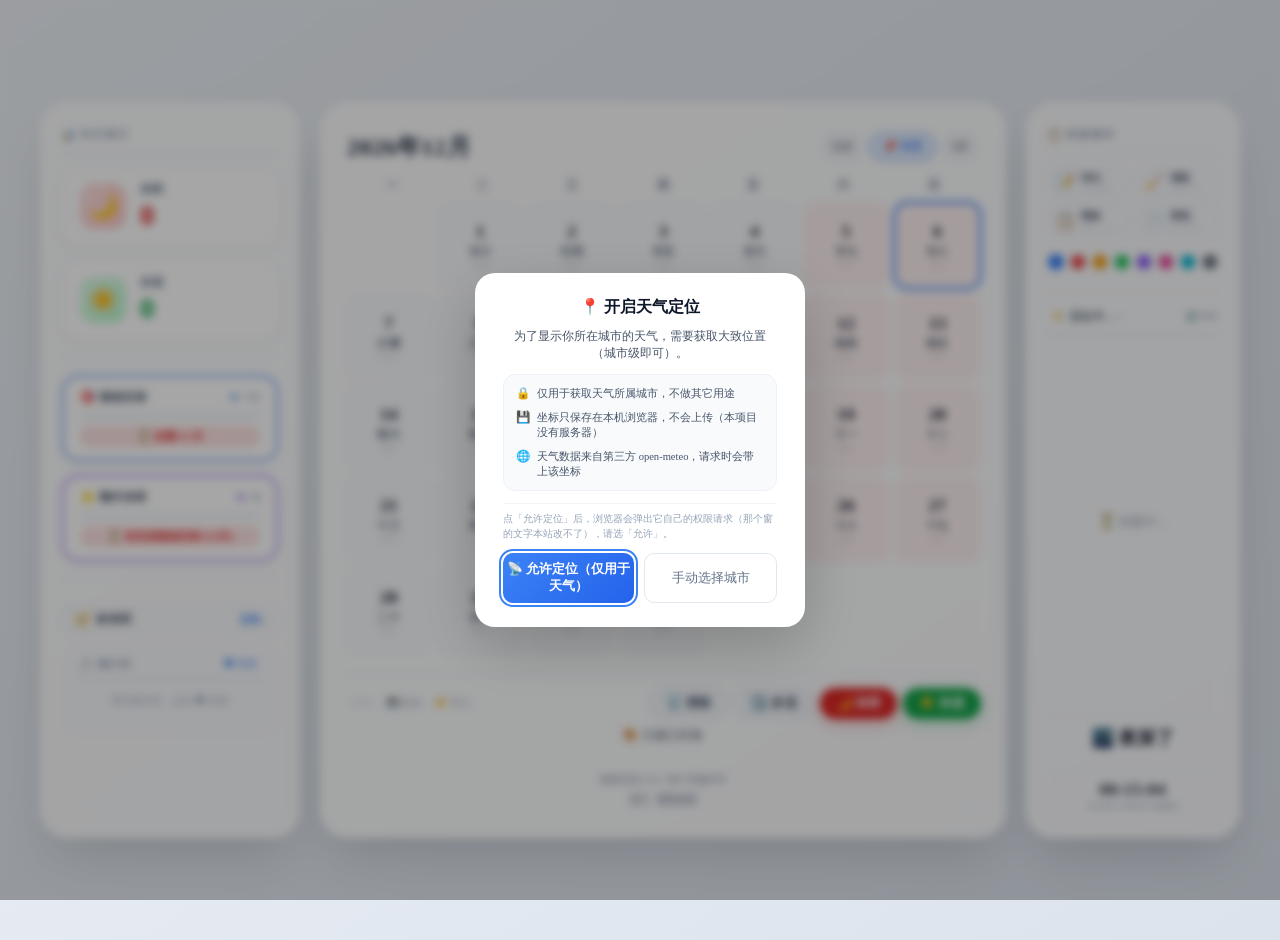
==== commit c38fb867: "修复：清除外部工具注入的 data-page-node-id（favicon 引号泄漏致页面出现 "> 字样）；天气请求失败自动重试一次+超时放宽到10秒；sw v18" ====
--- a/index.html
+++ b/index.html
@@ -1,53 +1,53 @@
 <!DOCTYPE html>
-<html lang="zh-CN" data-page-node-id="nliM8lC18lgRwMeRcNe6wL">
-
-<head data-page-node-id="9qzO7ftazw4yuyELfvntzG">
-    <meta charset="UTF-8" data-page-node-id="IkAG2RAD2OqdU6XsRpWhIR">
-    <meta name="viewport" content="width=device-width, initial-scale=1.0, user-scalable=yes" data-page-node-id="Is951FA0CyGVbmeIF4QJHM">
+<html lang="zh-CN">
+
+<head>
+    <meta charset="UTF-8">
+    <meta name="viewport" content="width=device-width, initial-scale=1.0, user-scalable=yes">
 
     <!-- ===== 基础 SEO ===== -->
     <title>排班日历 · 加班休息标记与月度目标进度</title>
     <meta name="description"
-        content="免费开源的排班日历：点击即可标记加班与休息，追踪每月基础目标与额外加班进度。支持自定义大月/小月目标、农历节气、待办提醒、未来 6 天天气与离线使用。纯本地运行，数据只存本机、不上传服务器。" data-page-node-id="Oi7LBJLhQ71u2jhcahbntt">
-    <meta name="keywords" content="排班日历,加班日历,倒班排班,休息记录,月度目标,农历节气,排班表,考勤记录,离线日历" data-page-node-id="PX8mADdhen0elQHHOiQBzq">
-    <meta name="author" content="Huohuahui" data-page-node-id="n3MQKdHh86nZC5NFvn9MrD">
-    <meta name="robots" content="index,follow" data-page-node-id="ztw1K8I2sOTAOY4pBvo9Wo">
-    <link rel="canonical" href="https://huohuahui.github.io/CalendarSchedule/" data-page-node-id="WaxPfmxdVKG0yrXsl1oCeJ">
+        content="免费开源的排班日历：点击即可标记加班与休息，追踪每月基础目标与额外加班进度。支持自定义大月/小月目标、农历节气、待办提醒、未来 6 天天气与离线使用。纯本地运行，数据只存本机、不上传服务器。">
+    <meta name="keywords" content="排班日历,加班日历,倒班排班,休息记录,月度目标,农历节气,排班表,考勤记录,离线日历">
+    <meta name="author" content="Huohuahui">
+    <meta name="robots" content="index,follow">
+    <link rel="canonical" href="https://huohuahui.github.io/CalendarSchedule/">
 
     <!-- ===== 社交分享（Open Graph / Twitter） ===== -->
-    <meta property="og:type" content="website" data-page-node-id="k008VqQ62Tbo5iBOZKnIdM">
-    <meta property="og:site_name" content="排班日历" data-page-node-id="NeWY1oiQmlA4INfqIrGWAR">
-    <meta property="og:locale" content="zh_CN" data-page-node-id="XyYmUwe8ZBmBdQVgiWsEtH">
-    <meta property="og:title" content="排班日历 · 加班休息标记与月度目标进度" data-page-node-id="Ck997KkZXep2qhzFIkXXX4">
+    <meta property="og:type" content="website">
+    <meta property="og:site_name" content="排班日历">
+    <meta property="og:locale" content="zh_CN">
+    <meta property="og:title" content="排班日历 · 加班休息标记与月度目标进度">
     <meta property="og:description"
-        content="点击标记加班与休息，追踪每月目标进度。可自定义排班规则、带农历节气与待办提醒，纯本地运行、打开即用、可离线。" data-page-node-id="rSfjEZXkFGGwIZ8CwXQNFg">
-    <meta property="og:url" content="https://huohuahui.github.io/CalendarSchedule/" data-page-node-id="J3uq45VzjrkpWsvBoogE9n">
-    <meta property="og:image" content="https://huohuahui.github.io/CalendarSchedule/icons/icon-512.png" data-page-node-id="KXSaQlIIcMBVKB8DuvgUEJ">
-    <meta property="og:image:width" content="512" data-page-node-id="ZMoW52IXvrrRVPCNxemsGl">
-    <meta property="og:image:height" content="512" data-page-node-id="D4uG2YBcHzQfAaeYN2XILV">
-    <meta name="twitter:card" content="summary" data-page-node-id="gTx5UVhNQ3JJ3wn2BLwF9E">
-    <meta name="twitter:title" content="排班日历 · 加班休息标记与月度目标进度" data-page-node-id="uHs4GfZPLCTQWAxJUhtO43">
+        content="点击标记加班与休息，追踪每月目标进度。可自定义排班规则、带农历节气与待办提醒，纯本地运行、打开即用、可离线。">
+    <meta property="og:url" content="https://huohuahui.github.io/CalendarSchedule/">
+    <meta property="og:image" content="https://huohuahui.github.io/CalendarSchedule/icons/icon-512.png">
+    <meta property="og:image:width" content="512">
+    <meta property="og:image:height" content="512">
+    <meta name="twitter:card" content="summary">
+    <meta name="twitter:title" content="排班日历 · 加班休息标记与月度目标进度">
     <meta name="twitter:description"
-        content="点击标记加班与休息，追踪每月目标进度。可自定义排班规则、带农历节气与待办提醒，纯本地运行、打开即用、可离线。" data-page-node-id="Ltb44qUVIcF4EMqtBlCtlR">
-    <meta name="twitter:image" content="https://huohuahui.github.io/CalendarSchedule/icons/icon-512.png" data-page-node-id="laDtF3COZeDKCraV4Nmhlq">
-
-    <link rel="stylesheet" href="css/main.css" data-page-node-id="bX2eN3vdpLqOhLmr9jXYuu">
-    <link rel="stylesheet" href="css/calendar.css" data-page-node-id="epfhv4wa42RFiATxZTpotl">
-    <link rel="stylesheet" href="css/sidebar.css" data-page-node-id="ucgjXwaVYxqs6irKxhTvpb">
-    <link rel="stylesheet" href="css/progress.css" data-page-node-id="M7isIYOEn7iT8PEm47DIVE">
-    <link rel="stylesheet" href="css/themes.css" data-page-node-id="rnsdNVNVxYDxGlKEidVkCN">
-    <link rel="stylesheet" href="css/todo.css" data-page-node-id="Yk9NE7RcyIamOpf5JUu28R">
-    <link rel="stylesheet" href="css/backup.css" data-page-node-id="8IKdHQdfOm7IqomPOOYdfv">
+        content="点击标记加班与休息，追踪每月目标进度。可自定义排班规则、带农历节气与待办提醒，纯本地运行、打开即用、可离线。">
+    <meta name="twitter:image" content="https://huohuahui.github.io/CalendarSchedule/icons/icon-512.png">
+
+    <link rel="stylesheet" href="css/main.css">
+    <link rel="stylesheet" href="css/calendar.css">
+    <link rel="stylesheet" href="css/sidebar.css">
+    <link rel="stylesheet" href="css/progress.css">
+    <link rel="stylesheet" href="css/themes.css">
+    <link rel="stylesheet" href="css/todo.css">
+    <link rel="stylesheet" href="css/backup.css">
     <!-- 网站图标 -->
     <link rel="icon"
-        href="data:image/svg+xml,<svg xmlns='http://www.w3.org/2000/svg' viewBox='0 0 100 100' data-page-node-id="xtZOUNfmZrzCvCPyu4yFFY"><text y='.9em' font-size='90' data-page-node-id="IykGSkXOvQr4d1WYAI068S">📅</text></svg>">
+        href="data:image/svg+xml,<svg xmlns='http://www.w3.org/2000/svg' viewBox='0 0 100 100'><text y='.9em' font-size='90'>📅</text></svg>">
     <!-- iOS 添加到主屏的图标（SVG favicon 在 iOS 上不生效） -->
-    <link rel="apple-touch-icon" href="icons/apple-touch-icon.png" data-page-node-id="Ylj5c50wplU9u8XXbyoEYB">
+    <link rel="apple-touch-icon" href="icons/apple-touch-icon.png">
     <!-- PWA manifest -->
-    <link rel="manifest" href="pwa/manifest.json" data-page-node-id="cBVlWQFgMdxwee2Y75Ru8c">
-    <meta name="apple-mobile-web-app-capable" content="yes" data-page-node-id="qsXPBxbHPbFQ0P6Nd1UAvD">
-    <meta name="apple-mobile-web-app-status-bar-style" content="black-translucent" data-page-node-id="EbAJW8UxDEN1kXgGVXz3PV">
-    <meta name="theme-color" content="#3b82f6" data-page-node-id="is8Qx0zofwxyUtD7F4L3Xu">
+    <link rel="manifest" href="pwa/manifest.json">
+    <meta name="apple-mobile-web-app-capable" content="yes">
+    <meta name="apple-mobile-web-app-status-bar-style" content="black-translucent">
+    <meta name="theme-color" content="#3b82f6">
 
     <!-- ===== 结构化数据（帮助搜索引擎理解这是什么应用） ===== -->
     <script type="application/ld+json">
@@ -83,199 +83,199 @@
     </script>
 </head>
 
-<body data-page-node-id="8CAqXtOS7eCOJQ7irUY3GP">
-    <div class="app-container" data-page-node-id="cNFbx78pmFkPJzF6i9jU8F">
+<body>
+    <div class="app-container">
 
         <!-- ===== 左侧面板 ===== -->
-        <div class="side-panel" id="leftPanel" data-page-node-id="Vb2HVtYu1lNftK9Ad8hdmO">
-            <div class="panel-title" data-page-node-id="J8O05sIBnFAfO4brO8F8dJ">📊 本月统计</div>
-
-            <div class="stat-card" data-page-node-id="eF3vq2BbEwA58XLxF1F3GH">
-                <div class="stat-icon overtime-icon" data-page-node-id="pGoycblhF7PauB4OMPurHv">🌙</div>
-                <div class="stat-info" data-page-node-id="NnDHabRKSGi4XswEMINnsv">
-                    <div class="stat-label" data-page-node-id="9KdiTXL5Ev4K3kfN9Nck3R">加班</div>
-                    <div class="stat-number overtime-num" id="overtimeCount" data-page-node-id="GfzFOoS5QN06ekBDHghhDw">0</div>
-                </div>
-            </div>
-
-            <div class="stat-card" data-page-node-id="qVciTx2DierhoROVGlbQSc">
-                <div class="stat-icon rest-icon" data-page-node-id="bEP6EkbgtLOUQrBPtK959i">☀️</div>
-                <div class="stat-info" data-page-node-id="rQXwWJN04HjhlwD82Q1jfa">
-                    <div class="stat-label" data-page-node-id="BGX7xk4rzkE2wggEsh0MVq">休息</div>
-                    <div class="stat-number rest-num" id="restCount" data-page-node-id="Jx4aaLbPrTMmUB5Z1LOaWY">0</div>
-                </div>
-            </div>
-
-            <hr class="divider" data-page-node-id="PJwyTgj83cPpZ8ZLWNqnVy">
-
-            <div class="progress-section" id="progressSection" data-page-node-id="1RwcNeMLr26di0VLNZMnGf">
-                <div class="progress-header" data-page-node-id="jJ9xDAZsNpXVeZxR4GszFs">
-                    <span class="progress-label" data-page-node-id="0AIpMz2KfxbmtSWXjYGE3L">🎯 基础目标</span>
-                    <span class="progress-count" data-page-node-id="TSYQqq64RFmrwcvlY8jkmV">
-                        <span class="done" id="progressDone" data-page-node-id="8OTec0Sj7rGKXB5G3DG3bT">0</span>
-                        <span class="target" data-page-node-id="uJRFGCOBa70nibb4CHJTsR">/ <span id="progressTarget" data-page-node-id="g6djXVJxg7JYcNPXRHpvBH">14</span></span>
-                    </span>
-                </div>
-                <div class="progress-bar-track" data-page-node-id="dqKGEqVvmraHSaHVDK0a0D">
-                    <div class="progress-bar-fill" id="progressFill" style="width:0%" data-page-node-id="u2CkqoT97fcAnoLeM5LClU"></div>
-                </div>
-                <div class="progress-status" id="progressStatus" data-page-node-id="Bwz7uL3WrEAs22ZhSGKApZ">⏳ 进行中...</div>
-            </div>
-
-            <div class="progress-section extra-section" id="extraProgressSection" data-page-node-id="GBy1emm0A7qEnFCNHs6erR">
-                <div class="progress-header" data-page-node-id="ncJfQ7O6Ipi2ZDXETrlgrh">
-                    <span class="progress-label" data-page-node-id="sqiLkuaGL9PhciEUW8ejUL">⭐ 额外加班</span>
-                    <span class="progress-count" data-page-node-id="8DPvlHHrpmgxLXvPVaf4dH">
-                        <span class="done" id="extraDone" data-page-node-id="eJOXeQLxsHJ224IJRviXCD">0</span>
-                        <span class="target" data-page-node-id="ENVQ2Ba3xu8ognR6zraaTI">/ <span id="extraTarget" data-page-node-id="Ive5jrlu4ccfq51zskCliq">8</span></span>
-                    </span>
-                </div>
-                <div class="progress-bar-track" data-page-node-id="HAE6WJrT7tKwN5Icd8Xidz">
-                    <div class="progress-bar-fill" id="extraFill" style="width:0%" data-page-node-id="Rg3oRKKEdPN8IkOfW5EI6C"></div>
-                </div>
-                <div class="progress-status" id="extraStatus" data-page-node-id="mbjFE7CL35WgGOoi7PnMhS">⏳ 进行中...</div>
-            </div>
-
-            <hr class="divider" data-page-node-id="y8Lnm7D06Fmejnsga5lum5">
+        <div class="side-panel" id="leftPanel">
+            <div class="panel-title">📊 本月统计</div>
+
+            <div class="stat-card">
+                <div class="stat-icon overtime-icon">🌙</div>
+                <div class="stat-info">
+                    <div class="stat-label">加班</div>
+                    <div class="stat-number overtime-num" id="overtimeCount">0</div>
+                </div>
+            </div>
+
+            <div class="stat-card">
+                <div class="stat-icon rest-icon">☀️</div>
+                <div class="stat-info">
+                    <div class="stat-label">休息</div>
+                    <div class="stat-number rest-num" id="restCount">0</div>
+                </div>
+            </div>
+
+            <hr class="divider">
+
+            <div class="progress-section" id="progressSection">
+                <div class="progress-header">
+                    <span class="progress-label">🎯 基础目标</span>
+                    <span class="progress-count">
+                        <span class="done" id="progressDone">0</span>
+                        <span class="target">/ <span id="progressTarget">14</span></span>
+                    </span>
+                </div>
+                <div class="progress-bar-track">
+                    <div class="progress-bar-fill" id="progressFill" style="width:0%"></div>
+                </div>
+                <div class="progress-status" id="progressStatus">⏳ 进行中...</div>
+            </div>
+
+            <div class="progress-section extra-section" id="extraProgressSection">
+                <div class="progress-header">
+                    <span class="progress-label">⭐ 额外加班</span>
+                    <span class="progress-count">
+                        <span class="done" id="extraDone">0</span>
+                        <span class="target">/ <span id="extraTarget">8</span></span>
+                    </span>
+                </div>
+                <div class="progress-bar-track">
+                    <div class="progress-bar-fill" id="extraFill" style="width:0%"></div>
+                </div>
+                <div class="progress-status" id="extraStatus">⏳ 进行中...</div>
+            </div>
+
+            <hr class="divider">
 
             <!-- ===== 排班方案入口（目标天数可定制） ===== -->
-            <div class="plan-entry-bar" id="planEntry" tabindex="0" role="button" title="定制排班方案：大月/小月目标与额外上限都能改" data-page-node-id="IAkIwlO6UPwMXSBXmDojjS">
-                <span class="plan-entry-icon" data-page-node-id="0MXpawXhsxBWsGZJ9NEy3i">🧭</span>
-                <span class="plan-entry-name" id="planEntryHint" data-page-node-id="kP8XuIAaTFooGVHHr542zN">标准班</span>
-                <span class="plan-entry-go" data-page-node-id="HBsEqUIgsBluJPZ0Ls0WYR">定制 ›</span>
+            <div class="plan-entry-bar" id="planEntry" tabindex="0" role="button" title="定制排班方案：大月/小月目标与额外上限都能改">
+                <span class="plan-entry-icon">🧭</span>
+                <span class="plan-entry-name" id="planEntryHint">标准班</span>
+                <span class="plan-entry-go">定制 ›</span>
             </div>
 
             <!-- ===== 倒计时模块 ===== -->
-            <div class="countdown-module" data-page-node-id="RrEE1Ude4l1iKYHGaN7H3P">
-                <div class="countdown-header" data-page-node-id="u9epyVSpHTUbqcSqEHQvYb">
-                    <span class="countdown-title" data-page-node-id="ScKjp2bGSGscr3yfymontB">⏱️ 倒计时</span>
-                    <span id="addCountdownBtn" class="countdown-add" tabindex="0" role="button" data-page-node-id="OjMNeygaXbbomsnZDUd6To">✚ 添加</span>
-                </div>
-                <div id="countdownList" class="countdown-list" data-page-node-id="dsKV3Nf5tvLnefKPa7Ge3v">
-                    <div class="countdown-empty" data-page-node-id="Fpk8zhlwLLRsXpcWEv3Man">暂无倒计时，点击 ✚ 添加</div>
+            <div class="countdown-module">
+                <div class="countdown-header">
+                    <span class="countdown-title">⏱️ 倒计时</span>
+                    <span id="addCountdownBtn" class="countdown-add" tabindex="0" role="button">✚ 添加</span>
+                </div>
+                <div id="countdownList" class="countdown-list">
+                    <div class="countdown-empty">暂无倒计时，点击 ✚ 添加</div>
                 </div>
             </div>
         </div>
 
         <!-- ===== 日历主区域 ===== -->
-        <div class="calendar-wrapper" id="app" data-page-node-id="MDEyVQwpOmubMkTVOvYt1S">
-            <div class="calendar-header" data-page-node-id="CvD2B6CmPjpTle9lRg9Kc4">
-                <div class="month-year" id="monthYearDisplay" data-page-node-id="3MCWAwQBgm9p4IAepLkSiA">2026年7月</div>
-                <div class="nav-group" data-page-node-id="XEj5JH3k3LgdvSla8nmerQ">
-                    <button class="nav-btn" id="prevMonthBtn" aria-label="上一月" data-page-node-id="CnjHMv9Gqn9R6FNDPRiB0j"></button>
-                    <button class="nav-btn today-btn" id="todayBtn" data-page-node-id="ukrC8Dvv9yVOGDDYw8jZBg">📌 今天</button>
-                    <button class="nav-btn" id="nextMonthBtn" aria-label="下一月" data-page-node-id="WlifB7apS9n0BvHE6cIFsQ"></button>
-                </div>
-            </div>
-
-            <div class="weekdays" data-page-node-id="VLJihg4CIqYMwYr7ZsfLne">
-                <div data-page-node-id="3DaOtXDq8qzwtg8F3EjuhH">一</div>
-                <div data-page-node-id="M3a8BJIxzpa0GPNI65FqWh">二</div>
-                <div data-page-node-id="K6ZiOYLAKIofc3UI1ZGZCi">三</div>
-                <div data-page-node-id="AF1YTkxzJsaqz6Nm3jBpdH">四</div>
-                <div data-page-node-id="eQOXJuQlwr95DCl0nOCmEG">五</div>
-                <div data-page-node-id="YKnamrra0RFnJJdbexpSSK">六</div>
-                <div data-page-node-id="yIDxUoX7KRF3FxsAfLP1EH">日</div>
-            </div>
-
-            <div class="days-grid" id="daysGrid" data-page-node-id="meODNofHwr046PjKPU4ere"></div>
+        <div class="calendar-wrapper" id="app">
+            <div class="calendar-header">
+                <div class="month-year" id="monthYearDisplay">2026年7月</div>
+                <div class="nav-group">
+                    <button class="nav-btn" id="prevMonthBtn" aria-label="上一月"></button>
+                    <button class="nav-btn today-btn" id="todayBtn">📌 今天</button>
+                    <button class="nav-btn" id="nextMonthBtn" aria-label="下一月"></button>
+                </div>
+            </div>
+
+            <div class="weekdays">
+                <div>一</div>
+                <div>二</div>
+                <div>三</div>
+                <div>四</div>
+                <div>五</div>
+                <div>六</div>
+                <div>日</div>
+            </div>
+
+            <div class="days-grid" id="daysGrid"></div>
 
             <!-- ===== 底部操作栏 ===== -->
-            <div class="footer-bar" data-page-node-id="de14l0tLFLTtIaq2DNWUqK">
-                <div class="footer-hints" data-page-node-id="4NqyLmddHM9nOx6YBKHGPB">
-                    <span id="undoBtn" class="footer-link" tabindex="0" role="button" title="撤销上一步（Ctrl+Z）" data-page-node-id="DdqSlGTkVsYOt0U86DdcCt">↩︎ 撤销</span>
-                    <span class="hint-sep" data-page-node-id="XLcAbHd2fqOmUbebHqX2hT">·</span>
-                    <span id="backupBtn" class="footer-link" tabindex="0" role="button" title="备份 / 恢复数据" data-page-node-id="N5hMy0e43RhQ6flwrsyq38">💾 备份</span>
-                    <span class="hint-sep" data-page-node-id="MF8zcGzERFnGRfhpdXh6Ps">·</span>
-                    <span id="importBtn" class="footer-link" tabindex="0" role="button" title="从备份文件导入" data-page-node-id="IJXzSBEHejRMCx4dwcG7bB">📂 导入</span>
-                </div>
-                <div class="action-group" data-page-node-id="Vbxr5vQe6zDmkzB5WFh2cA">
-                    <button class="action-btn clear-btn" id="clearMonthBtn" data-page-node-id="r157cimFXCdPvvoHfZtDDO">🗑️ 清除</button>
-                    <button class="action-btn multi-btn" id="multiSelectBtn" data-page-node-id="mx219Nql8qdGzFTXH8BbaP">☑️ 多选</button>
-                    <button class="action-btn overtime-btn" id="markOvertimeBtn" draggable="true" data-page-node-id="jRF4fwHDKlfnCKeEPsL6hD">🌙 加班</button>
-                    <button class="action-btn rest-btn" id="markRestBtn" draggable="true" data-page-node-id="ZoMirdyXVBt6kmASCDZpAk">☀️ 休息</button>
-                </div>
-            </div>
-            <div id="toastMessage" class="toast-message" data-page-node-id="dgHQR7mtM0hhrNC2J4Wgb7">💾 数据自动保存 · 拖拽按钮到日期可批量标记</div>
+            <div class="footer-bar">
+                <div class="footer-hints">
+                    <span id="undoBtn" class="footer-link" tabindex="0" role="button" title="撤销上一步（Ctrl+Z）">↩︎ 撤销</span>
+                    <span class="hint-sep">·</span>
+                    <span id="backupBtn" class="footer-link" tabindex="0" role="button" title="备份 / 恢复数据">💾 备份</span>
+                    <span class="hint-sep">·</span>
+                    <span id="importBtn" class="footer-link" tabindex="0" role="button" title="从备份文件导入">📂 导入</span>
+                </div>
+                <div class="action-group">
+                    <button class="action-btn clear-btn" id="clearMonthBtn">🗑️ 清除</button>
+                    <button class="action-btn multi-btn" id="multiSelectBtn">☑️ 多选</button>
+                    <button class="action-btn overtime-btn" id="markOvertimeBtn" draggable="true">🌙 加班</button>
+                    <button class="action-btn rest-btn" id="markRestBtn" draggable="true">☀️ 休息</button>
+                </div>
+            </div>
+            <div id="toastMessage" class="toast-message">💾 数据自动保存 · 拖拽按钮到日期可批量标记</div>
 
             <!-- ===== 页脚信息：居中两行，贴在日历盒子最底部（填掉两侧栏更高时留下的空白） ===== -->
-            <div class="app-footer" data-page-node-id="6KZD59EvYGUN5mGpKMpYo0">
-                <span class="app-footer-line" data-page-node-id="FEAP0urQUUuDyoUKWfqlxh">排班日历 v1.0 · MIT 开源许可</span>
-                <span class="app-footer-line" data-page-node-id="bxp3IHq7cDP50F3LDhi41H">
-                    <a id="aboutLink" href="pages/about.html" data-page-node-id="Qq6NtERfvid1q5ZJE8JW0X">关于</a>
-                    <span class="hint-sep" data-page-node-id="yNXSi7G3GDx7NkEMYNIlWQ">·</span>
-                    <a id="privacyLink" href="pages/privacy.html" data-page-node-id="JOtusILXwEqKhqcvDpQiOX">隐私政策</a>
+            <div class="app-footer">
+                <span class="app-footer-line">排班日历 v1.0 · MIT 开源许可</span>
+                <span class="app-footer-line">
+                    <a id="aboutLink" href="pages/about.html">关于</a>
+                    <span class="hint-sep">·</span>
+                    <a id="privacyLink" href="pages/privacy.html">隐私政策</a>
                 </span>
             </div>
         </div>
 
         <!-- ===== 右侧面板 ===== -->
-        <div class="side-panel right" id="rightPanel" data-page-node-id="DCFosF9gZSdc2HDd2APCEb">
-            <div class="panel-title" data-page-node-id="4KxjyiteY93KBjTHb2BQOp">📋 快速操作</div>
+        <div class="side-panel right" id="rightPanel">
+            <div class="panel-title">📋 快速操作</div>
 
             <!-- 四项快速操作排成 2×2 宫格，图标在左文字在右，尽量压缩高度 -->
-            <div class="quick-actions" data-page-node-id="TIBdh6T8liLi8KxyJx6Saj">
-                <div class="info-card" id="quickTodo" tabindex="0" role="button" title="打开待办事项总览" data-page-node-id="xPRCZWm32QCZDXdmHQW010">
-                    <span class="icon" data-page-node-id="ijRA0TqPUzlAQ7ldbfca39">📝</span>
-                    <span class="text-wrap" data-page-node-id="4MNt48slWb6edI4xdbFZRg">
-                        <span class="name" data-page-node-id="75ndaI2FgpcKCvCvKU7QnH">待办</span>
-                        <span class="hint" id="todoBadge" data-page-node-id="VXaGS0BT9B72oFkPSUIqia">点击查看</span>
-                    </span>
-                </div>
-
-                <div class="info-card" id="quickClear" tabindex="0" role="button" title="清空本月的所有标记" data-page-node-id="wNFxhGEB2pdS0W05EgJ0F5">
-                    <span class="icon" data-page-node-id="z5AbTEeJtiHhyNPXqFRk5O">🧹</span>
-                    <span class="text-wrap" data-page-node-id="0fRb04boQwLMzPiVK5Nquu">
-                        <span class="name" data-page-node-id="3wPPVRNmjYCX01Z1ecV8nO">清除</span>
-                        <span class="hint" data-page-node-id="8kicB4QCfub3BPnJYueyMP">清空本月</span>
-                    </span>
-                </div>
-
-                <div class="info-card" id="quickTemplate" tabindex="0" role="button" title="套用排班模板（上五休二等）" data-page-node-id="UIRM2rasoreZzHXUpxhHzc">
-                    <span class="icon" data-page-node-id="LXEqbz0e7XD96m80tFO2lT">📋</span>
-                    <span class="text-wrap" data-page-node-id="LOoR9Eb3Bo5x72DDMSDhrY">
-                        <span class="name" data-page-node-id="dhwNH5dcC11sYhnQqLUfY8">模板</span>
-                        <span class="hint" id="quickTemplateHint" data-page-node-id="GDyCSFgdHIUajx12gFFVeX">一键套用</span>
-                    </span>
-                </div>
-
-                <div class="info-card" id="quickCopyPrev" tabindex="0" role="button" title="把上个月的排班复制到本月" data-page-node-id="9VQw7QcHBry8N2IJoCyCif">
-                    <span class="icon" data-page-node-id="V554zps82khWJssAh7vl0G">📄</span>
-                    <span class="text-wrap" data-page-node-id="nEq86j1KyCJSCVIQrD4ZUY">
-                        <span class="name" data-page-node-id="4f5W4Gi04ViEn8Gb8r7ffj">复制</span>
-                        <span class="hint" data-page-node-id="gHcMeSHDcI7Bk6sWhJK0F5">上月排班</span>
+            <div class="quick-actions">
+                <div class="info-card" id="quickTodo" tabindex="0" role="button" title="打开待办事项总览">
+                    <span class="icon">📝</span>
+                    <span class="text-wrap">
+                        <span class="name">待办</span>
+                        <span class="hint" id="todoBadge">点击查看</span>
+                    </span>
+                </div>
+
+                <div class="info-card" id="quickClear" tabindex="0" role="button" title="清空本月的所有标记">
+                    <span class="icon">🧹</span>
+                    <span class="text-wrap">
+                        <span class="name">清除</span>
+                        <span class="hint">清空本月</span>
+                    </span>
+                </div>
+
+                <div class="info-card" id="quickTemplate" tabindex="0" role="button" title="套用排班模板（上五休二等）">
+                    <span class="icon">📋</span>
+                    <span class="text-wrap">
+                        <span class="name">模板</span>
+                        <span class="hint" id="quickTemplateHint">一键套用</span>
+                    </span>
+                </div>
+
+                <div class="info-card" id="quickCopyPrev" tabindex="0" role="button" title="把上个月的排班复制到本月">
+                    <span class="icon">📄</span>
+                    <span class="text-wrap">
+                        <span class="name">复制</span>
+                        <span class="hint">上月排班</span>
                     </span>
                 </div>
             </div>
 
             <!-- ===== 主题色（超小版，圆点由 themes.js 生成） ===== -->
-            <div id="themeDots" class="theme-dots-row" data-page-node-id="Gh2oN4x3tFQ0JnPHCGEYV8"></div>
-
-            <hr class="divider" data-page-node-id="vMTFHAQTlYAgBVT4tno1b7">
+            <div id="themeDots" class="theme-dots-row"></div>
+
+            <hr class="divider">
 
             <!-- ===== 天气模块 ===== -->
-            <div class="weather-module" data-page-node-id="HQVIYLaGKnTiGQq2KFrjfZ">
-                <div class="weather-header" data-page-node-id="pwwIyaqHX9LW9GgRRf5Ya3">
-                    <span class="weather-loc" id="weatherLocBtn" tabindex="0" role="button" title="点击切换城市" data-page-node-id="FZQc8zy51IAUH9Ty8uN0E4">
-                        🌤️ <span id="weatherLocName" data-page-node-id="qHZSiZAr1sPx2q6edl7Ene">定位中…</span><span class="weather-loc-caret" data-page-node-id="NMK1yzx4x3Q0qaMCaDUxKx">▾</span>
-                    </span>
-                    <span id="weatherRefresh" class="weather-refresh" tabindex="0" role="button" title="刷新天气" data-page-node-id="fzuIjqSClJl9lYRstJHhDH">🔄 刷新</span>
-                </div>
-                <div id="weatherDisplay" class="weather-body" data-page-node-id="aMEi1nLFxUBa4AEEFhihhR">
-                    <div class="weather-loading" data-page-node-id="I1w9nCf6bSPCuEOflIImg4">⏳ 加载中...</div>
+            <div class="weather-module">
+                <div class="weather-header">
+                    <span class="weather-loc" id="weatherLocBtn" tabindex="0" role="button" title="点击切换城市">
+                        🌤️ <span id="weatherLocName">定位中…</span><span class="weather-loc-caret">▾</span>
+                    </span>
+                    <span id="weatherRefresh" class="weather-refresh" tabindex="0" role="button" title="刷新天气">🔄 刷新</span>
+                </div>
+                <div id="weatherDisplay" class="weather-body">
+                    <div class="weather-loading">⏳ 加载中...</div>
                 </div>
             </div>
 
             <!-- ===== 问候语 ===== -->
-            <div class="greeting-module" data-page-node-id="6LrzQWAhtmeioB3YwcuhQ4">
-                <div id="greetingDisplay" class="greeting-text" data-page-node-id="0aMasAT0eNFcoR6Bg8GKI6">☀️ 上午好</div>
+            <div class="greeting-module">
+                <div id="greetingDisplay" class="greeting-text">☀️ 上午好</div>
             </div>
 
             <!-- ===== 当前时间 ===== -->
-            <div class="clock-module" data-page-node-id="fs7ecVA6sLZRuKMVGieVMs">
-                <div id="clockDisplay" class="clock-text" data-page-node-id="DgQ33YtpwHmiGPqbJ1TqZ0">--:--:--</div>
-                <div class="clock-date" data-page-node-id="5vB5Q6P35l3x24zNs0kNwI">
-                    <span id="dateDisplay" data-page-node-id="lJyHNUukHDIgsA2myljKZc">----年--月--日</span>
+            <div class="clock-module">
+                <div id="clockDisplay" class="clock-text">--:--:--</div>
+                <div class="clock-date">
+                    <span id="dateDisplay">----年--月--日</span>
                 </div>
             </div>
         </div>
